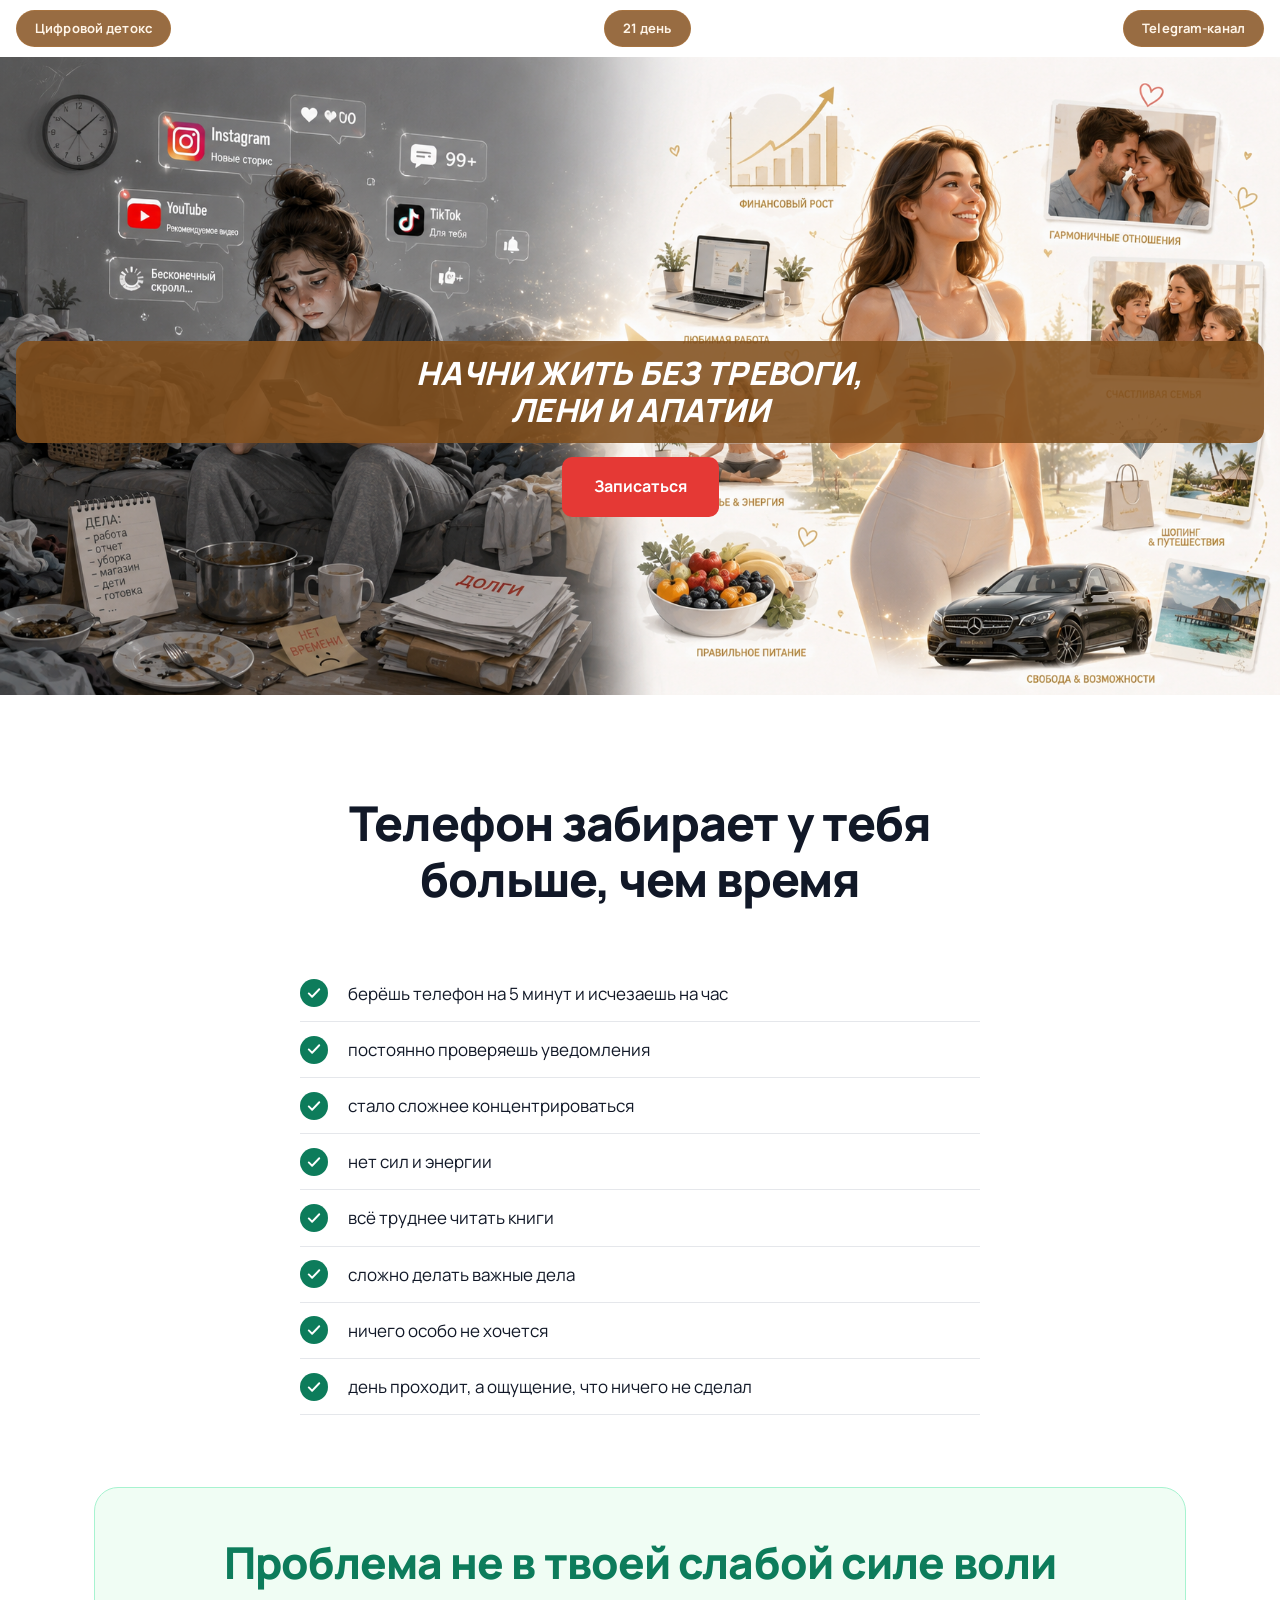
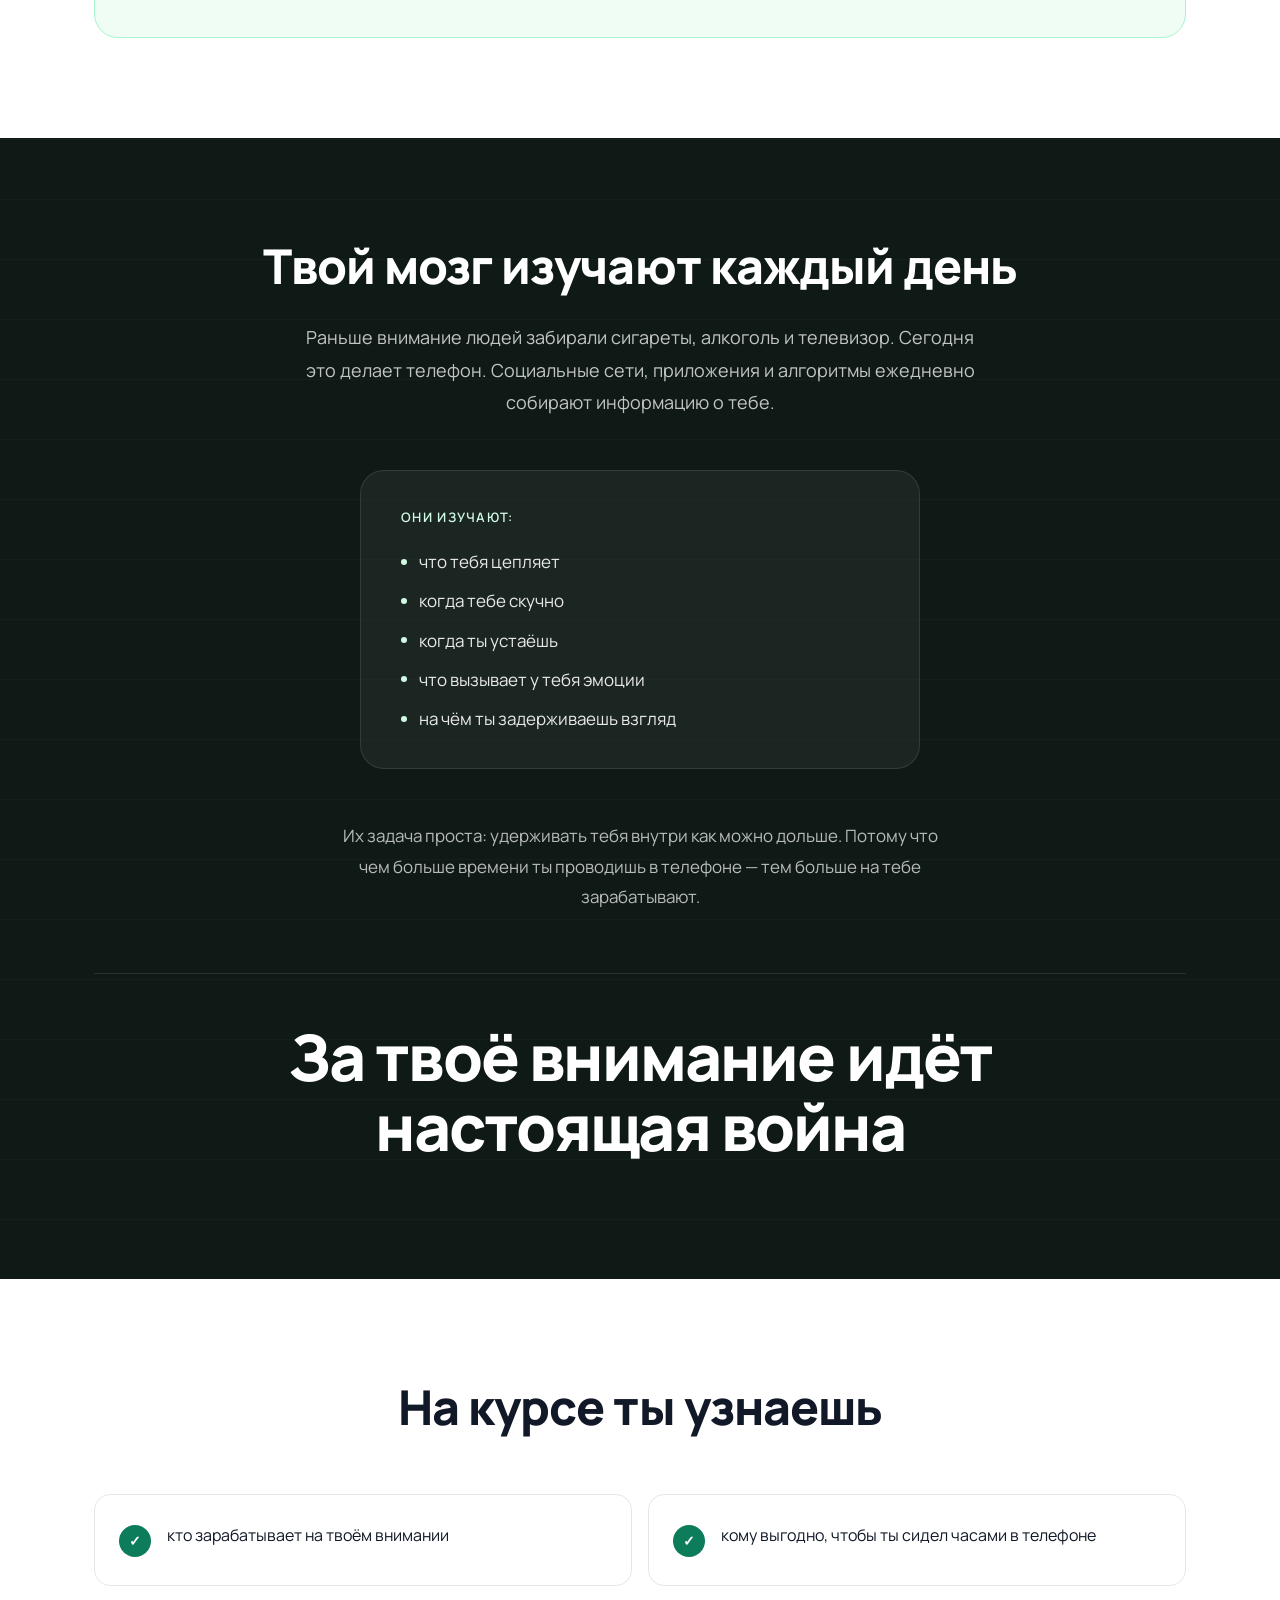
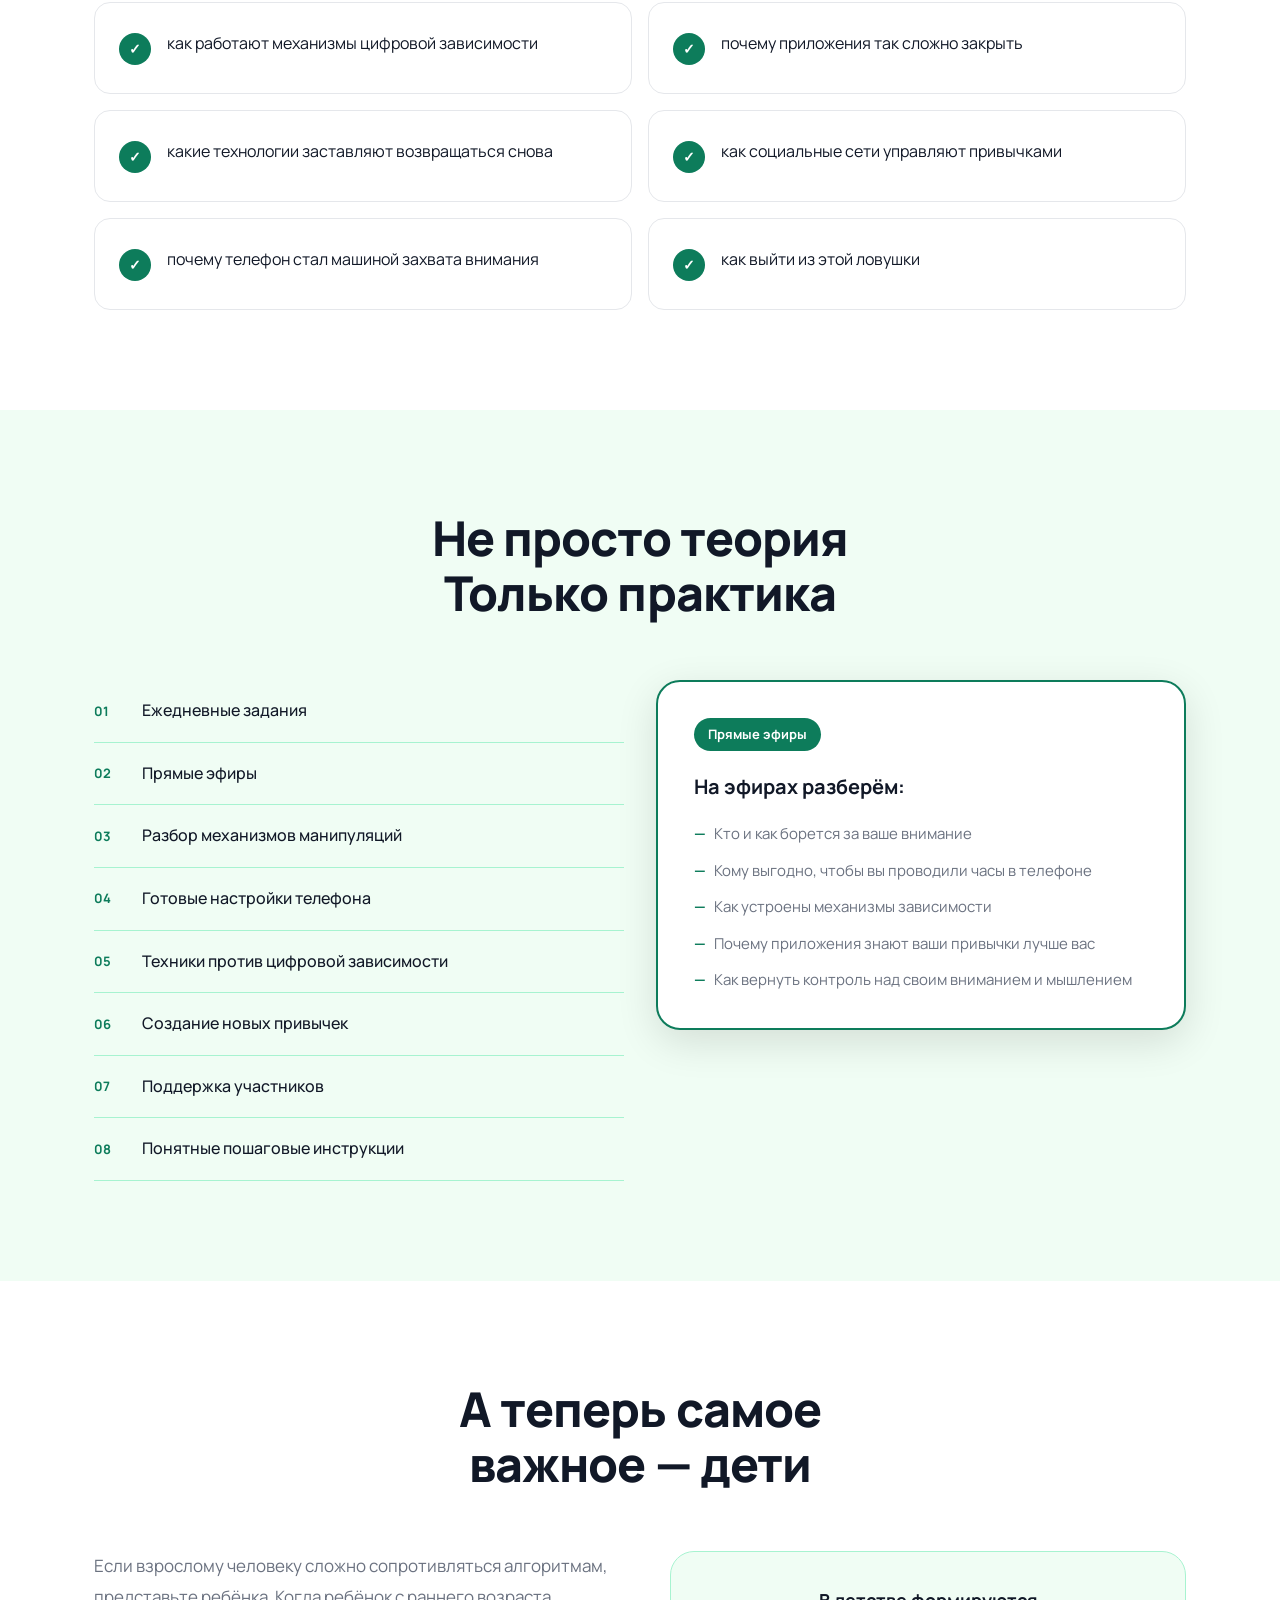
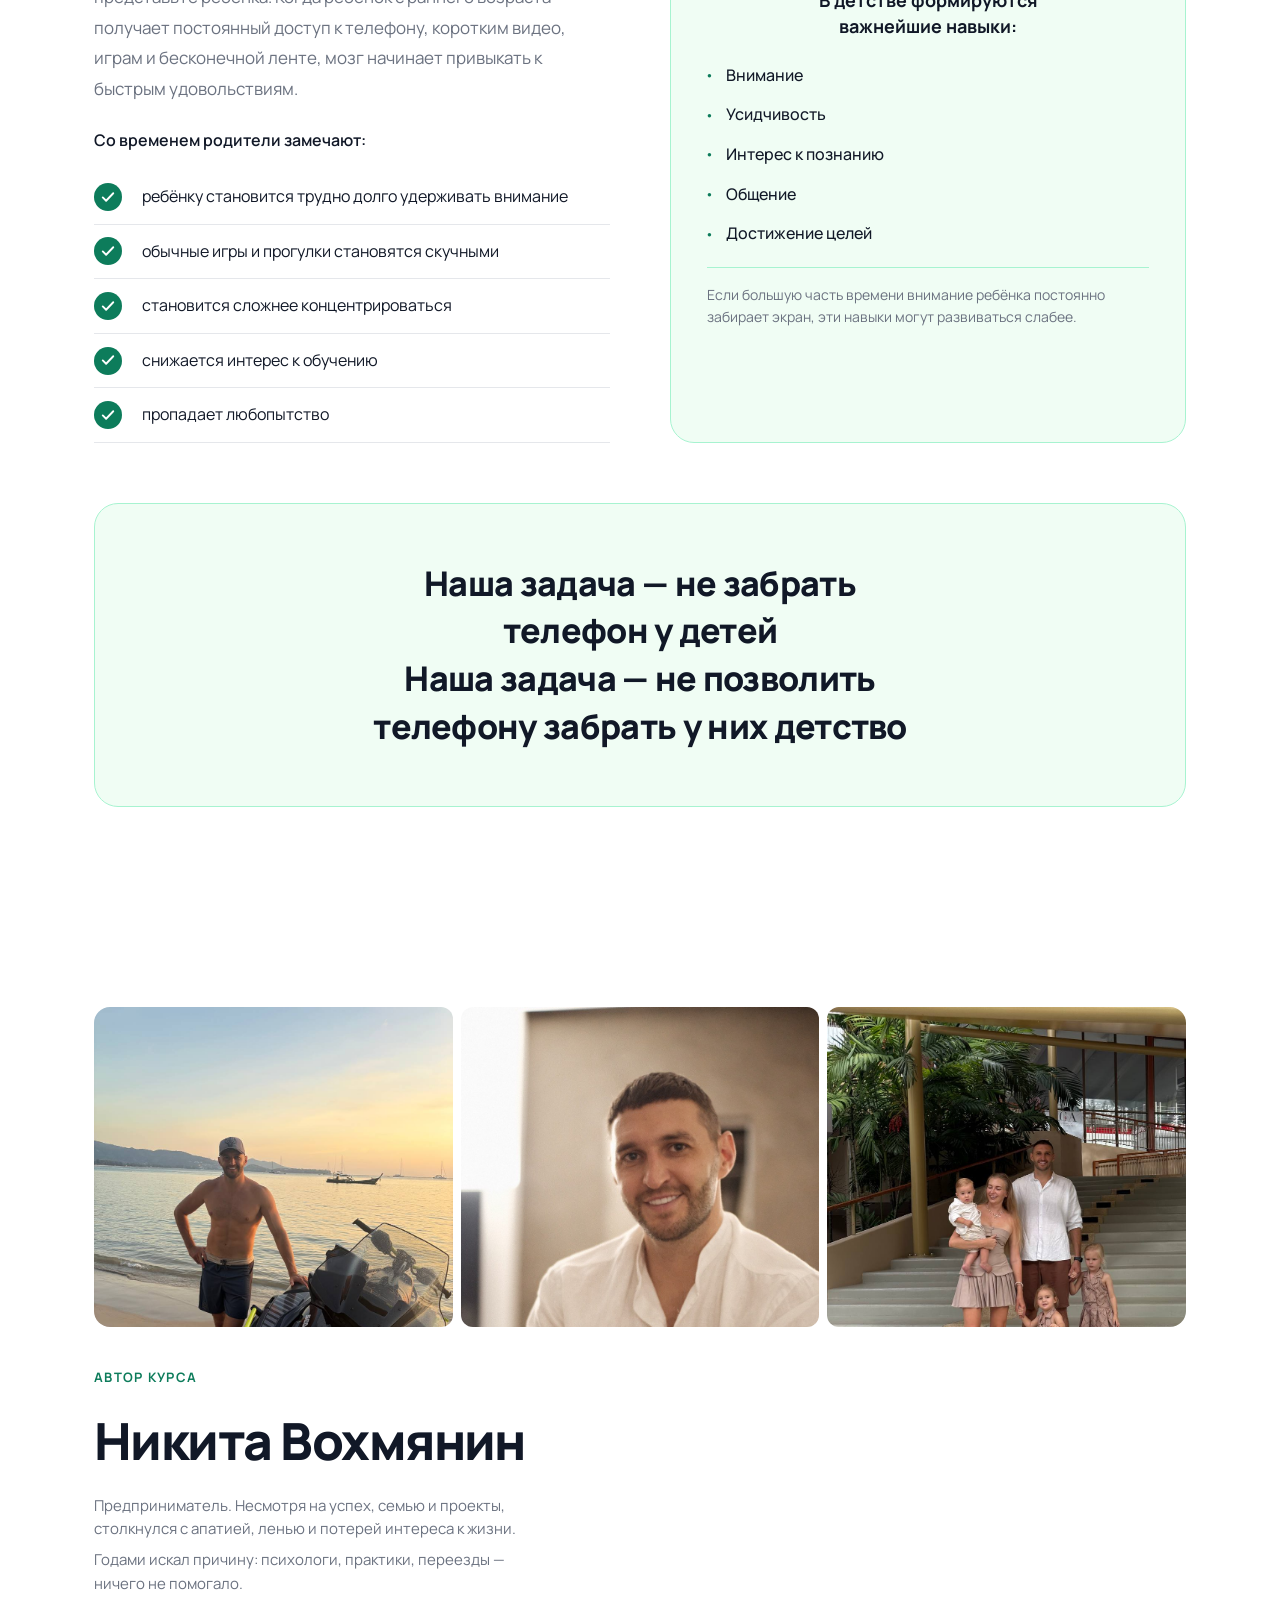
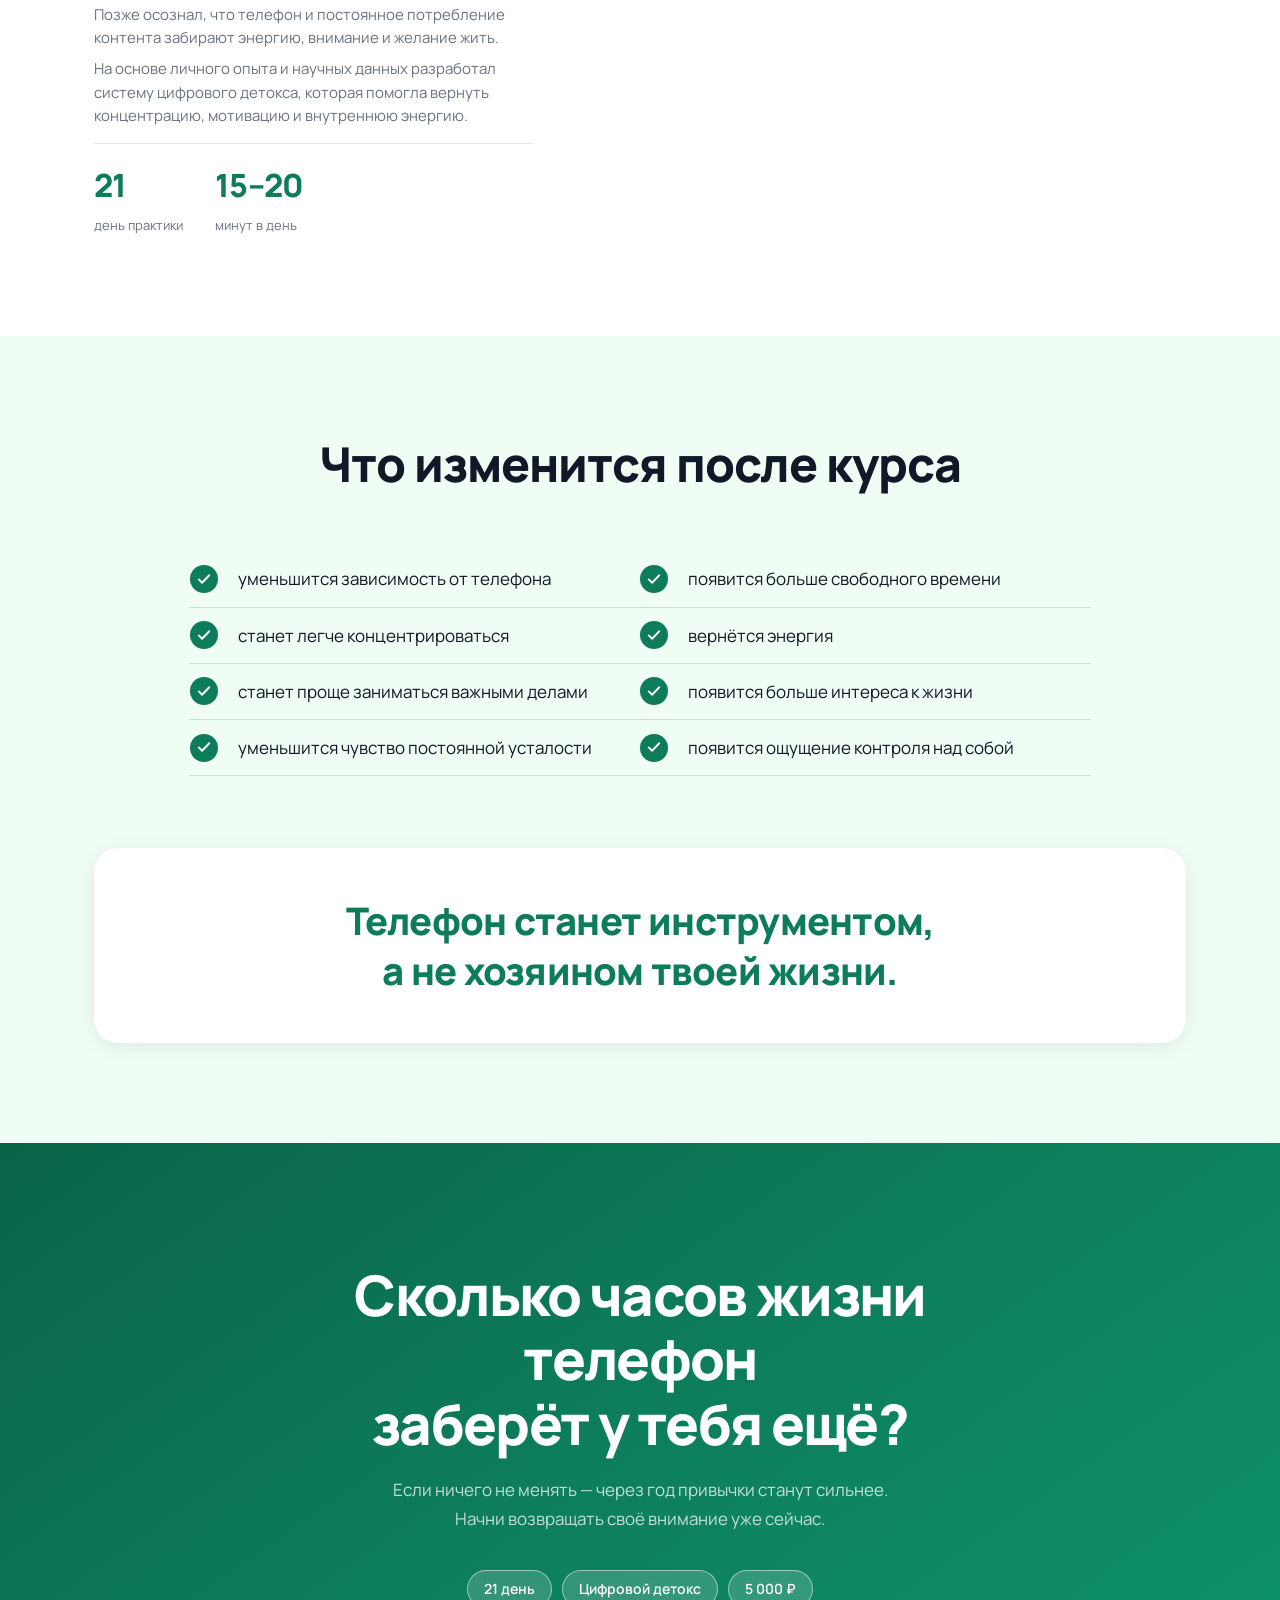
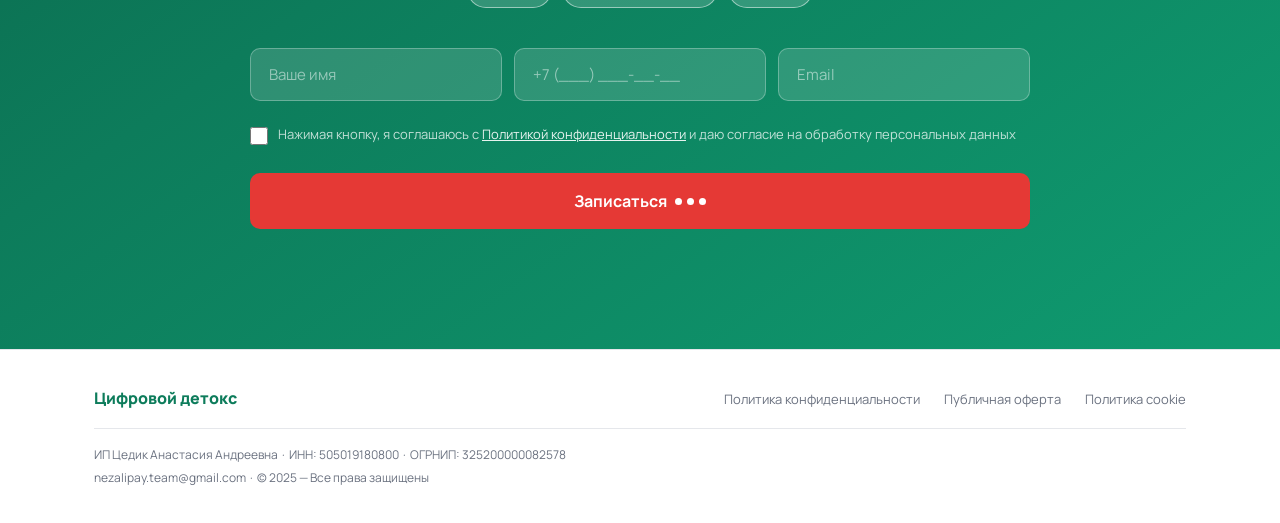
==== index.html @ 86cafdb6 "change CTA buttons to red «Записаться» Co-Authored-By: Claude Sonnet 4.6 <noreply@anthropic.com>" ====
<!DOCTYPE html>
<html lang="ru">
<head>
  <meta charset="UTF-8">
  <meta name="viewport" content="width=device-width, initial-scale=1.0, viewport-fit=cover">
  <title>Цифровой детокс — вернись к себе за 21 день</title>
  <meta name="description" content="Онлайн-курс «Цифровой детокс»: 21 день в закрытом Telegram-канале. Верни энергию, внимание и контроль над своей жизнью. Старт 1 июня. 5000 ₽.">
  <link rel="preconnect" href="https://fonts.googleapis.com">
  <link rel="preconnect" href="https://fonts.gstatic.com" crossorigin>
  <link href="https://fonts.googleapis.com/css2?family=Manrope:wght@400;500;600;700;800&display=swap" rel="stylesheet">
  <link rel="stylesheet" href="style.css?v=6">
  <!-- Yandex.Metrika counter -->
  <script type="text/javascript">
    (function(m,e,t,r,i,k,a){m[i]=m[i]||function(){(m[i].a=m[i].a||[]).push(arguments)};
    m[i].l=1*new Date();
    for(var j=0;j<document.scripts.length;j++){if(document.scripts[j].src===r){return;}}
    k=e.createElement(t),a=e.getElementsByTagName(t)[0],k.async=1,k.src=r,a.parentNode.insertBefore(k,a)})
    (window,document,"script","https://mc.yandex.ru/metrika/tag.js","ym");
    ym(109292733,"init",{clickmap:true,trackLinks:true,accurateTrackBounce:true,webvisor:true});
  </script>
  <noscript><div><img src="https://mc.yandex.ru/watch/109292733" style="position:absolute;left:-9999px;" alt=""/></div></noscript>
  <!-- /Yandex.Metrika counter -->
  <!-- Google tag (gtag.js) -->
  <script async src="https://www.googletagmanager.com/gtag/js?id=G-D9HLMJ9QW0"></script>
  <script>
    window.dataLayer = window.dataLayer || [];
    function gtag(){dataLayer.push(arguments);}
    gtag('js', new Date());
    gtag('config', 'G-D9HLMJ9QW0');
  </script>
</head>
<body>


  <main>

    <!-- ===== БЛОК 1: HERO ===== -->
    <section class="hero" id="hero">
      <div class="hero__photo-badges">
        <span class="hero__photo-badge">Цифровой детокс</span>
        <span class="hero__photo-badge">21 день</span>
        <span class="hero__photo-badge">Telegram-канал</span>
      </div>
      <div class="hero__photo-wrap">
        <picture>
          <source media="(max-width: 768px)" srcset="assets/mobile-hero.png">
          <img src="assets/photo.png" alt="До и после цифрового детокса" class="hero__photo-top">
        </picture>
        <div class="hero__photo-overlay">
          <p class="hero__overlay-text">Начни жить без тревоги,<br>лени и апатии</p>
          <a href="#cta" class="btn btn--red">
            Записаться
          </a>
        </div>
      </div>
    </section>

    <!-- ===== БЛОК 2: УЗНАЁШЬ СЕБЯ? ===== -->
    <section class="section recognize-section" id="recognize">
      <div class="container">
        <div class="section__header animate-in">
          <h2 class="section__title">Телефон забирает у тебя<br>больше, чем время</h2>
        </div>

        <ul class="checklist">
          <li class="checklist__item animate-in">берёшь телефон на 5 минут и исчезаешь на час</li>
          <li class="checklist__item animate-in">постоянно проверяешь уведомления</li>
          <li class="checklist__item animate-in">стало сложнее концентрироваться</li>
          <li class="checklist__item animate-in">нет сил и энергии</li>
          <li class="checklist__item animate-in">всё труднее читать книги</li>
          <li class="checklist__item animate-in">сложно делать важные дела</li>
          <li class="checklist__item animate-in">ничего особо не хочется</li>
          <li class="checklist__item animate-in">день проходит, а ощущение, что ничего не сделал</li>
        </ul>

        <div class="big-quote animate-in">
          <p class="big-quote__text">Проблема не в твоей слабой силе воли</p>
        </div>
      </div>
    </section>

    <!-- ===== БЛОК 3: ВОЙНА ЗА ВНИМАНИЕ (тёмный) ===== -->
    <section class="section section--dark war-section" id="war">
      <div class="container">
        <div class="animate-in">
          <h2 class="section__title">Твой мозг изучают каждый день</h2>
          <p class="war__intro">Раньше внимание людей забирали сигареты, алкоголь и телевизор. Сегодня это делает телефон. Социальные сети, приложения и алгоритмы ежедневно собирают информацию о тебе.</p>
        </div>

        <div class="war__track animate-in">
          <p class="war__track-label">Они изучают:</p>
          <ul class="war__pills">
            <li>что тебя цепляет</li>
            <li>когда тебе скучно</li>
            <li>когда ты устаёшь</li>
            <li>что вызывает у тебя эмоции</li>
            <li>на чём ты задерживаешь взгляд</li>
          </ul>
        </div>

        <div class="animate-in">
          <p class="war__conclusion">Их задача проста: удерживать тебя внутри как можно дольше. Потому что чем больше времени ты проводишь в телефоне — тем больше на тебе зарабатывают.</p>
        </div>

        <div class="war__statement animate-in">
          <p>За твоё внимание идёт<br>настоящая война</p>
        </div>
      </div>
    </section>

    <!-- ===== БЛОК 4: ЧТО УЗНАЕШЬ ===== -->
    <section class="section learn-section" id="learn">
      <div class="container">
        <div class="section__header animate-in">
          <h2 class="section__title">На курсе ты узнаешь</h2>
        </div>

        <div class="cards-grid">
          <div class="card animate-in">
            <span class="card__icon">✓</span>
            <p>кто зарабатывает на твоём внимании</p>
          </div>
          <div class="card animate-in">
            <span class="card__icon">✓</span>
            <p>кому выгодно, чтобы ты сидел часами в телефоне</p>
          </div>
          <div class="card animate-in">
            <span class="card__icon">✓</span>
            <p>как работают механизмы цифровой зависимости</p>
          </div>
          <div class="card animate-in">
            <span class="card__icon">✓</span>
            <p>почему приложения так сложно закрыть</p>
          </div>
          <div class="card animate-in">
            <span class="card__icon">✓</span>
            <p>какие технологии заставляют возвращаться снова</p>
          </div>
          <div class="card animate-in">
            <span class="card__icon">✓</span>
            <p>как социальные сети управляют привычками</p>
          </div>
          <div class="card animate-in">
            <span class="card__icon">✓</span>
            <p>почему телефон стал машиной захвата внимания</p>
          </div>
          <div class="card animate-in">
            <span class="card__icon">✓</span>
            <p>как выйти из этой ловушки</p>
          </div>
        </div>
      </div>
    </section>

    <!-- ===== БЛОК 5: ПРОГРАММА ===== -->
    <section class="section section--tint program-section" id="program">
      <div class="container">
        <div class="section__header animate-in">
          <h2 class="section__title">Не просто теория<br>Только практика</h2>
        </div>

        <div class="program__grid">
          <ul class="program__list animate-in">
            <li class="program__item">
              <span class="program__num">01</span>
              <span>Ежедневные задания</span>
            </li>
            <li class="program__item">
              <span class="program__num">02</span>
              <span>Прямые эфиры</span>
            </li>
            <li class="program__item">
              <span class="program__num">03</span>
              <span>Разбор механизмов манипуляций</span>
            </li>
            <li class="program__item">
              <span class="program__num">04</span>
              <span>Готовые настройки телефона</span>
            </li>
            <li class="program__item">
              <span class="program__num">05</span>
              <span>Техники против цифровой зависимости</span>
            </li>
            <li class="program__item">
              <span class="program__num">06</span>
              <span>Создание новых привычек</span>
            </li>
            <li class="program__item">
              <span class="program__num">07</span>
              <span>Поддержка участников</span>
            </li>
            <li class="program__item">
              <span class="program__num">08</span>
              <span>Понятные пошаговые инструкции</span>
            </li>
          </ul>

          <div class="live-card animate-in">
            <div class="live-card__tag">Прямые эфиры</div>
            <h3 class="live-card__title">На эфирах разберём:</h3>
            <ul class="live-card__list">
              <li>Кто и как борется за ваше внимание</li>
              <li>Кому выгодно, чтобы вы проводили часы в телефоне</li>
              <li>Как устроены механизмы зависимости</li>
              <li>Почему приложения знают ваши привычки лучше вас</li>
              <li>Как вернуть контроль над своим вниманием и мышлением</li>
            </ul>
          </div>
        </div>
      </div>
    </section>

    <!-- ===== БЛОК 6: ДЕТИ ===== -->
    <section class="section children-section" id="children">
      <div class="container">
        <div class="section__header animate-in">
          <h2 class="section__title">А теперь самое<br>важное — дети</h2>
        </div>

        <div class="children__grid">
          <div class="animate-in">
            <p class="children__intro">Если взрослому человеку сложно сопротивляться алгоритмам, представьте ребёнка. Когда ребёнок с раннего возраста получает постоянный доступ к телефону, коротким видео, играм и бесконечной ленте, мозг начинает привыкать к быстрым удовольствиям.</p>
            <p class="children__sub">Со временем родители замечают:</p>
            <ul class="checklist checklist--compact">
              <li class="checklist__item">ребёнку становится трудно долго удерживать внимание</li>
              <li class="checklist__item">обычные игры и прогулки становятся скучными</li>
              <li class="checklist__item">становится сложнее концентрироваться</li>
              <li class="checklist__item">снижается интерес к обучению</li>
              <li class="checklist__item">пропадает любопытство</li>
            </ul>
          </div>

          <div class="skills-block animate-in">
            <h3 class="skills-block__title">В детстве формируются<br>важнейшие навыки:</h3>
            <div class="skills-grid">
              <div class="skill-item">
                <span class="skill-item__icon">&#9679;</span>
                <span>Внимание</span>
              </div>
              <div class="skill-item">
                <span class="skill-item__icon">&#9679;</span>
                <span>Усидчивость</span>
              </div>
              <div class="skill-item">
                <span class="skill-item__icon">&#9679;</span>
                <span>Интерес к познанию</span>
              </div>
              <div class="skill-item">
                <span class="skill-item__icon">&#9679;</span>
                <span>Общение</span>
              </div>
              <div class="skill-item">
                <span class="skill-item__icon">&#9679;</span>
                <span>Достижение целей</span>
              </div>
            </div>
            <p class="skills-block__note">Если большую часть времени внимание ребёнка постоянно забирает экран, эти навыки могут развиваться слабее.</p>
          </div>
        </div>

        <div class="children__quote animate-in">
          <p>Наша задача — не забрать<br>телефон у детей<br>Наша задача — не позволить<br>телефону забрать у них детство</p>
        </div>
      </div>
    </section>

    <!-- ===== БЛОК 7: АВТОР ===== -->
    <section class="section author-section" id="author">
      <div class="container">
        <div class="author__gallery animate-in">
          <div class="gallery-item" data-index="0">
            <img src="assets/nik1.jpg" alt="Никита Вохмянин">
          </div>
          <div class="gallery-item" data-index="1">
            <img src="assets/nik2.jpg" alt="Никита Вохмянин">
          </div>
          <div class="gallery-item" data-index="2">
            <img src="assets/nik3.jpg" alt="Никита Вохмянин">
          </div>
        </div>
        <div class="author__grid">
          <div class="author__content animate-in">
            <p class="author__label">Автор курса</p>
            <h2 class="author__name">Никита Вохмянин</h2>
            <p class="author__bio">Предприниматель. Несмотря на успех, семью и проекты, столкнулся с апатией, ленью и потерей интереса к жизни.</p>
            <p class="author__bio">Годами искал причину: психологи, практики, переезды — ничего не помогало.</p>
            <p class="author__bio">Позже осознал, что телефон и постоянное потребление контента забирают энергию, внимание и желание жить.</p>
            <p class="author__bio">На основе личного опыта и научных данных разработал систему цифрового детокса, которая помогла вернуть концентрацию, мотивацию и внутреннюю энергию.</p>
            <div class="author__stats">
              <div class="author__stat">
                <span class="author__stat-num">21</span>
                <span class="author__stat-label">день практики</span>
              </div>
              <div class="author__stat">
                <span class="author__stat-num">15–20</span>
                <span class="author__stat-label">минут в день</span>
              </div>
            </div>
          </div>
        </div>
      </div>
    </section>

    <!-- Лайтбокс -->
    <div class="lightbox" id="lightbox">
      <button class="lightbox__close" id="lb-close">✕</button>
      <button class="lightbox__prev" id="lb-prev">‹</button>
      <img class="lightbox__img" id="lb-img" src="" alt="">
      <button class="lightbox__next" id="lb-next">›</button>
    </div>

    <!-- ===== БЛОК 8: РЕЗУЛЬТАТ ===== -->
    <section class="section section--tint results-section" id="results">
      <div class="container">
        <div class="section__header animate-in">
          <h2 class="section__title">Что изменится после курса</h2>
        </div>

        <ul class="checklist checklist--two-col animate-in">
          <li class="checklist__item">уменьшится зависимость от телефона</li>
          <li class="checklist__item">появится больше свободного времени</li>
          <li class="checklist__item">станет легче концентрироваться</li>
          <li class="checklist__item">вернётся энергия</li>
          <li class="checklist__item">станет проще заниматься важными делами</li>
          <li class="checklist__item">появится больше интереса к жизни</li>
          <li class="checklist__item">уменьшится чувство постоянной усталости</li>
          <li class="checklist__item">появится ощущение контроля над собой</li>
        </ul>

        <div class="results__quote animate-in">
          <p>Телефон станет инструментом,<br>а не хозяином твоей жизни.</p>
        </div>
      </div>
    </section>

    <!-- ===== БЛОК 9: ФИНАЛЬНЫЙ CTA ===== -->
    <section class="section cta-section" id="cta">
      <div class="container">
        <div class="cta__inner animate-in">
          <h2 class="cta__title">Сколько часов жизни телефон<br>заберёт у тебя ещё?</h2>
          <p class="cta__text">Если ничего не менять — через год привычки станут сильнее.<br>Начни возвращать своё внимание уже сейчас.</p>

          <div class="badges badges--outline">
            <span class="badge badge--outline">21 день</span>
            <span class="badge badge--outline">Цифровой детокс</span>
            <span class="badge badge--outline">5 000 ₽</span>
          </div>

          <form id="lead-form-cta" class="lead-form lead-form--dark" novalidate>
            <div class="form-row">
              <div class="form-group">
                <input type="text" name="name" placeholder="Ваше имя" autocomplete="name" required>
              </div>
              <div class="form-group">
                <input type="tel" name="phone" placeholder="+7 (___) ___-__-__" autocomplete="tel" required>
              </div>
              <div class="form-group">
                <input type="email" name="email" placeholder="Email" autocomplete="email" required>
              </div>
            </div>
            <label class="form-consent">
              <input type="checkbox" name="consent" required>
              <span>Нажимая кнопку, я соглашаюсь с <a href="privacy.html" target="_blank">Политикой конфиденциальности</a> и даю согласие на обработку персональных данных</span>
            </label>
            <div class="form-error" id="form-cta-error" hidden></div>
            <button type="submit" class="btn btn--red btn--full">
              <span class="btn__text">Записаться</span>
              <span class="btn__loader" hidden>
                <span class="loader-dot"></span>
                <span class="loader-dot"></span>
                <span class="loader-dot"></span>
              </span>
            </button>
          </form>
          <div id="yookassa-widget" hidden></div>
        </div>
      </div>
    </section>

  </main>

  <footer class="site-footer">
    <div class="container">
      <div class="footer__inner">
        <p class="footer__logo">Цифровой детокс</p>
        <nav class="footer__links">
          <a href="privacy.html">Политика конфиденциальности</a>
          <a href="offer.html">Публичная оферта</a>
          <a href="cookie.html">Политика cookie</a>
        </nav>
      </div>
      <div class="footer__legal">
        <p>ИП Цедик Анастасия Андреевна &nbsp;·&nbsp; ИНН: 505019180800 &nbsp;·&nbsp; ОГРНИП: 325200000082578</p>
        <p><a href="mailto:nezalipay.team@gmail.com">nezalipay.team@gmail.com</a> &nbsp;·&nbsp; © 2025 — Все права защищены</p>
      </div>
    </div>
  </footer>

  <script src="https://yookassa.ru/checkout-widget/v1/checkout-widget.js"></script>
  <script src="main.js"></script>
</body>
</html>
---- style.css ----
/* ============================================
   ЦИФРОВОЙ ДЕТОКС — Стили лендинга
   ============================================ */

:root {
  --green:        #0D7C5B;
  --green-dark:   #0A6349;
  --green-black:  #0F1A17;
  --green-light:  #D1FAE5;
  --green-tint:   #F0FDF4;
  --green-mid:    #A7F3D0;
  --white:        #FFFFFF;
  --black:        #111827;
  --gray:         #6B7280;
  --gray-light:   #F3F4F6;
  --border:       #E5E7EB;

  --radius-btn:   10px;
  --radius-card:  16px;
  --radius-xl:    24px;
  --radius-full:  999px;

  --shadow-sm:    0 2px 8px rgba(0,0,0,0.06);
  --shadow:       0 4px 20px rgba(0,0,0,0.08);
  --shadow-lg:    0 12px 40px rgba(0,0,0,0.12);
  --shadow-green: 0 8px 30px rgba(13,124,91,0.25);

  --font: 'Manrope', -apple-system, BlinkMacSystemFont, sans-serif;
  --max-w: 1140px;
  --trans: 0.25s ease;
}

/* ===== RESET ===== */
*, *::before, *::after { box-sizing: border-box; margin: 0; padding: 0; }
html { scroll-behavior: smooth; -webkit-font-smoothing: antialiased; }
body { font-family: var(--font); color: var(--black); background: var(--white); line-height: 1.6; }
img { display: block; max-width: 100%; }
a { color: inherit; text-decoration: none; }
ul { list-style: none; }
button { cursor: pointer; font-family: inherit; border: none; background: none; }
input { font-family: inherit; }

/* ===== CONTAINER ===== */
.container {
  max-width: var(--max-w);
  margin: 0 auto;
  padding: 0 24px;
}

/* ===== SECTIONS ===== */
.section {
  padding: 100px 0;
}
.section--tint {
  background: var(--green-tint);
}
.section--dark {
  background: var(--green-black);
  color: var(--white);
}
.section__header {
  text-align: center;
  margin-bottom: 60px;
}
.section__title {
  font-size: clamp(28px, 4vw, 48px);
  font-weight: 800;
  line-height: 1.15;
  letter-spacing: -0.02em;
  text-align: center;
}
.section--dark .section__title { color: var(--white); }


/* ===== HERO ===== */
.hero {
  display: flex;
  flex-direction: column;
  background: none;
  min-height: unset;
  padding: 0;
  position: relative;
  overflow: hidden;
}
.hero::before { display: none; }
.hero__photo-wrap {
  position: relative;
}
.hero__photo-top {
  width: 100%;
  height: auto;
  display: block;
}
.hero__photo-overlay {
  position: absolute;
  left: 16px;
  right: 16px;
  bottom: 28%;
  display: flex;
  flex-direction: column;
  align-items: center;
  gap: 14px;
}
.hero__overlay-text {
  background: rgba(130, 80, 30, 0.88);
  color: #FFFFFF;
  font-size: clamp(22px, 5.5vw, 32px);
  font-weight: 900;
  font-style: italic;
  text-transform: uppercase;
  text-align: center;
  padding: 14px 20px;
  border-radius: 14px;
  line-height: 1.15;
  letter-spacing: 0.01em;
  width: 100%;
}
.hero__overlay-btn {
  display: inline-flex;
  align-items: center;
  gap: 10px;
  background: var(--green);
  color: #FFFFFF;
  font-size: 18px;
  font-weight: 800;
  font-family: var(--font);
  padding: 14px 36px;
  border-radius: var(--radius-btn);
  text-decoration: none;
  letter-spacing: 0.02em;
  box-shadow: 0 6px 24px rgba(13,124,91,0.45);
  transition: background 0.2s, transform 0.2s;
}
.hero__overlay-btn:hover {
  background: var(--green-dark);
  transform: translateY(-2px);
}
.hero__photo-badges {
  display: flex;
  justify-content: space-between;
  padding: 10px 16px;
  background: #FFFFFF;
}
.hero__photo-badge {
  background: rgba(138, 88, 40, 0.88);
  color: #fff5e8;
  border: 1px solid rgba(180, 120, 60, 0.5);
  border-radius: 20px;
  padding: 7px 18px;
  font-size: 13px;
  font-weight: 700;
  font-family: var(--font);
  letter-spacing: 0.01em;
  backdrop-filter: blur(6px);
  -webkit-backdrop-filter: blur(6px);
  white-space: nowrap;
}

/* ===== BADGES ===== */
.badges {
  display: flex;
  flex-wrap: wrap;
  gap: 10px;
  margin-bottom: 32px;
}
.badge {
  display: inline-flex;
  align-items: center;
  padding: 7px 16px;
  background: var(--green-tint);
  color: var(--green-dark);
  border: 1px solid var(--green-mid);
  border-radius: var(--radius-full);
  font-size: 14px;
  font-weight: 600;
}
.badges--outline .badge--outline {
  background: rgba(255,255,255,0.16);
  color: #FFFFFF;
  border: 1px solid rgba(255,255,255,0.5);
}

/* ===== FORMS ===== */
.lead-form {
  display: flex;
  flex-direction: column;
  gap: 12px;
  max-width: 440px;
}
.form-group { width: 100%; }
.form-group input {
  width: 100%;
  padding: 15px 18px;
  background: var(--gray-light);
  border: 1.5px solid transparent;
  border-radius: var(--radius-btn);
  font-size: 15px;
  color: var(--black);
  transition: border-color var(--trans), background var(--trans);
  outline: none;
}
.form-group input::placeholder { color: var(--gray); }
.form-group input:focus {
  background: var(--white);
  border-color: var(--green);
}
.form-group input.input-error {
  border-color: #EF4444;
  background: #FEF2F2;
}

/* Dark form variant */
.lead-form--dark .form-group input {
  background: rgba(255,255,255,0.14);
  border-color: rgba(255,255,255,0.28);
  color: rgba(255,255,255,0.85);
}
.lead-form--dark .form-group input::placeholder { color: rgba(255,255,255,0.5); }
.lead-form--dark .form-group input:focus {
  background: rgba(255,255,255,0.20);
  border-color: rgba(255,255,255,0.6);
  color: #FFFFFF;
}

.form-row {
  display: grid;
  grid-template-columns: repeat(3, 1fr);
  gap: 12px;
}
.form-error {
  padding: 10px 14px;
  background: #FEF2F2;
  color: #B91C1C;
  border-radius: var(--radius-btn);
  font-size: 13px;
}
.lead-form--dark .form-error {
  background: rgba(239,68,68,0.15);
  color: #FCA5A5;
}

/* ===== BUTTONS ===== */
.btn {
  display: inline-flex;
  align-items: center;
  justify-content: center;
  gap: 8px;
  padding: 17px 32px;
  border-radius: var(--radius-btn);
  font-size: 16px;
  font-weight: 700;
  transition: background var(--trans), transform var(--trans), box-shadow var(--trans);
  user-select: none;
}
.btn--full { width: 100%; }
.btn--primary {
  background: var(--green);
  color: var(--white);
}
.btn--primary:hover {
  background: var(--green-dark);
  box-shadow: var(--shadow-green);
  transform: translateY(-2px);
}
.btn--primary:active { transform: translateY(0); }
.btn--white {
  background: var(--white);
  color: var(--green);
}
.btn--white:hover {
  background: var(--green-light);
  transform: translateY(-2px);
}
.btn--red {
  background: #E53935;
  color: #fff;
}
.btn--red:hover {
  background: #C62828;
  transform: translateY(-2px);
}
.btn[disabled] {
  opacity: 0.7;
  cursor: not-allowed;
  transform: none !important;
}

/* Loader dots */
.btn__loader { display: flex; gap: 5px; align-items: center; }
.loader-dot {
  width: 7px;
  height: 7px;
  border-radius: 50%;
  background: currentColor;
  animation: dotPulse 1.2s ease-in-out infinite;
}
.loader-dot:nth-child(2) { animation-delay: 0.2s; }
.loader-dot:nth-child(3) { animation-delay: 0.4s; }
@keyframes dotPulse {
  0%, 80%, 100% { opacity: 0.3; transform: scale(0.8); }
  40% { opacity: 1; transform: scale(1); }
}

/* ===== CHECKLIST ===== */
.checklist {
  max-width: 680px;
  margin: 0 auto;
}
.checklist--compact {
  margin: 16px 0 0;
}
.checklist--two-col {
  max-width: 900px;
  display: grid;
  grid-template-columns: 1fr 1fr;
  gap: 0;
}
.checklist__item {
  position: relative;
  padding: 14px 0 14px 48px;
  font-size: 17px;
  border-bottom: 1px solid var(--border);
  color: var(--black);
  opacity: 0;
  transform: translateX(-16px);
  transition: opacity 0.5s ease, transform 0.5s ease;
}
.checklist--compact .checklist__item { font-size: 16px; }
.checklist__item.visible {
  opacity: 1;
  transform: translateX(0);
}
.checklist__item::before {
  content: '';
  position: absolute;
  left: 0;
  top: 50%;
  transform: translateY(-50%);
  width: 28px;
  height: 28px;
  border-radius: 50%;
  background: var(--green);
  background-image: url("data:image/svg+xml,%3Csvg viewBox='0 0 24 24' fill='none' xmlns='http://www.w3.org/2000/svg'%3E%3Cpath d='M5 12.5l4.5 4.5L19 7' stroke='white' stroke-width='2.5' stroke-linecap='round' stroke-linejoin='round'/%3E%3C/svg%3E");
  background-size: 65%;
  background-repeat: no-repeat;
  background-position: center;
  flex-shrink: 0;
}
.section--tint .checklist__item { border-color: var(--green-mid); }

/* ===== BIG QUOTES ===== */
.big-quote {
  text-align: center;
  margin-top: 72px;
  padding: 48px 24px;
  border-radius: var(--radius-xl);
  background: var(--green-tint);
  border: 1px solid var(--green-mid);
}
.big-quote__text {
  font-size: clamp(26px, 3.5vw, 44px);
  font-weight: 800;
  color: var(--green);
  line-height: 1.2;
  letter-spacing: -0.02em;
}

/* ===== WAR SECTION ===== */
.war-section {
  position: relative;
  overflow: hidden;
}
.war-section::before {
  content: '';
  position: absolute;
  inset: 0;
  background: repeating-linear-gradient(
    0deg,
    transparent,
    transparent 59px,
    rgba(255,255,255,0.02) 59px,
    rgba(255,255,255,0.02) 60px
  );
  pointer-events: none;
}
.war__intro {
  font-size: 18px;
  color: rgba(255,255,255,0.75);
  line-height: 1.8;
  max-width: 680px;
  margin: 28px auto 52px;
  text-align: center;
}
.war__track {
  max-width: 560px;
  margin: 0 auto 52px;
  background: rgba(255,255,255,0.05);
  border: 1px solid rgba(255,255,255,0.1);
  border-radius: var(--radius-xl);
  padding: 36px 40px;
}
.war__track-label {
  font-size: 13px;
  font-weight: 600;
  text-transform: uppercase;
  letter-spacing: 0.1em;
  color: var(--green-light);
  margin-bottom: 20px;
}
.war__pills {
  display: flex;
  flex-direction: column;
  gap: 12px;
}
.war__pills li {
  display: flex;
  align-items: center;
  gap: 12px;
  font-size: 17px;
  color: rgba(255,255,255,0.9);
}
.war__pills li::before {
  content: '';
  width: 6px;
  height: 6px;
  border-radius: 50%;
  background: var(--green-light);
  flex-shrink: 0;
}
.war__conclusion {
  font-size: 17px;
  color: rgba(255,255,255,0.7);
  line-height: 1.8;
  max-width: 600px;
  margin: 0 auto 60px;
  text-align: center;
}
.war__statement {
  text-align: center;
  padding: 48px 0 16px;
  border-top: 1px solid rgba(255,255,255,0.1);
}
.war__statement p {
  font-size: clamp(32px, 5vw, 64px);
  font-weight: 800;
  line-height: 1.1;
  color: var(--white);
  letter-spacing: -0.03em;
}

/* ===== CARDS GRID ===== */
.cards-grid {
  display: grid;
  grid-template-columns: repeat(2, 1fr);
  gap: 16px;
}
.card {
  background: var(--white);
  border: 1.5px solid var(--border);
  border-radius: var(--radius-card);
  padding: 28px 24px;
  display: flex;
  gap: 16px;
  align-items: flex-start;
  transition: transform var(--trans), box-shadow var(--trans), border-color var(--trans);
}
.card:hover {
  transform: translateY(-4px);
  box-shadow: var(--shadow-lg);
  border-color: var(--green);
}
.card__icon {
  width: 32px;
  height: 32px;
  border-radius: 50%;
  background: var(--green);
  color: var(--white);
  display: flex;
  align-items: center;
  justify-content: center;
  font-weight: 800;
  font-size: 14px;
  flex-shrink: 0;
  margin-top: 2px;
}
.card p {
  font-size: 16px;
  line-height: 1.5;
  color: var(--black);
}

/* ===== PROGRAM SECTION ===== */
.program__grid {
  display: grid;
  grid-template-columns: 1fr 1fr;
  gap: 32px;
  align-items: start;
}
.program__list {
  display: flex;
  flex-direction: column;
  gap: 0;
}
.program__item {
  display: flex;
  align-items: center;
  gap: 20px;
  padding: 18px 0;
  border-bottom: 1px solid var(--green-mid);
  font-size: 16px;
  font-weight: 500;
}
.program__num {
  font-size: 13px;
  font-weight: 700;
  color: var(--green);
  min-width: 28px;
}

/* Live Card */
.live-card {
  background: var(--white);
  border-radius: var(--radius-xl);
  padding: 36px;
  box-shadow: var(--shadow-lg);
  border: 2px solid var(--green);
  position: sticky;
  top: 100px;
}
.live-card__tag {
  display: inline-flex;
  padding: 6px 14px;
  background: var(--green);
  color: var(--white);
  border-radius: var(--radius-full);
  font-size: 13px;
  font-weight: 700;
  margin-bottom: 20px;
}
.live-card__title {
  font-size: 20px;
  font-weight: 700;
  margin-bottom: 20px;
  color: var(--black);
}
.live-card__list {
  display: flex;
  flex-direction: column;
  gap: 14px;
}
.live-card__list li {
  font-size: 15px;
  color: var(--gray);
  padding-left: 20px;
  position: relative;
  line-height: 1.5;
}
.live-card__list li::before {
  content: '—';
  position: absolute;
  left: 0;
  color: var(--green);
  font-weight: 700;
}

/* ===== CHILDREN SECTION ===== */
.children__grid {
  display: grid;
  grid-template-columns: 1fr 1fr;
  gap: 60px;
  margin-bottom: 60px;
}
.children__intro {
  font-size: 17px;
  line-height: 1.8;
  color: var(--gray);
  margin-bottom: 24px;
}
.children__sub {
  font-size: 16px;
  font-weight: 600;
  color: var(--black);
  margin-bottom: 8px;
}
.skills-block {
  background: var(--green-tint);
  border-radius: var(--radius-xl);
  padding: 36px;
  border: 1px solid var(--green-mid);
}
.skills-block__title {
  font-size: 18px;
  font-weight: 700;
  margin-bottom: 24px;
  line-height: 1.4;
  text-align: center;
}
.skills-grid {
  display: flex;
  flex-direction: column;
  gap: 14px;
  margin-bottom: 20px;
}
.skill-item {
  display: flex;
  align-items: center;
  gap: 14px;
  font-size: 16px;
  font-weight: 500;
}
.skill-item__icon {
  color: var(--green);
  font-size: 8px;
}
.skills-block__note {
  font-size: 14px;
  color: var(--gray);
  line-height: 1.6;
  border-top: 1px solid var(--green-mid);
  padding-top: 16px;
}
.children__quote {
  text-align: center;
  padding: 56px 40px;
  background: var(--green-tint);
  border-radius: var(--radius-xl);
  border: 1px solid var(--green-mid);
}
.children__quote p {
  font-size: clamp(20px, 2.8vw, 34px);
  font-weight: 800;
  line-height: 1.4;
  color: var(--black);
  letter-spacing: -0.02em;
}

/* ===== AUTHOR SECTION ===== */
.author__grid {
  display: grid;
  grid-template-columns: 1fr 1.3fr;
  gap: 80px;
  align-items: center;
}

/* ===== GALLERY ===== */
.author__gallery {
  display: flex;
  gap: 8px;
  margin-bottom: 40px;
  border-radius: 16px;
  overflow: hidden;
}
.gallery-item {
  flex: 1;
  overflow: hidden;
  border-radius: 12px;
  cursor: pointer;
  transition: flex 0.45s cubic-bezier(0.4,0,0.2,1);
  position: relative;
}
.gallery-item.active { flex: 2.6; }
.gallery-item img {
  width: 100%;
  height: 320px;
  object-fit: cover;
  object-position: top center;
  display: block;
  transition: transform 0.35s ease;
}
.gallery-item:hover img { transform: scale(1.04); }

/* ===== LIGHTBOX ===== */
.lightbox {
  display: none;
  position: fixed;
  inset: 0;
  background: rgba(0,0,0,0.93);
  z-index: 2000;
  align-items: center;
  justify-content: center;
}
.lightbox.open { display: flex; }
.lightbox__img {
  max-height: 88vh;
  max-width: 88vw;
  border-radius: 12px;
  object-fit: contain;
  animation: lbIn 0.3s cubic-bezier(0.16,1,0.3,1) both;
}
@keyframes lbIn {
  from { opacity: 0; transform: scale(0.88); }
  to   { opacity: 1; transform: scale(1); }
}
.lightbox__prev,
.lightbox__next {
  position: absolute;
  top: 50%;
  transform: translateY(-50%);
  background: rgba(255,255,255,0.18);
  border: none;
  color: #fff;
  font-size: 28px;
  width: 52px;
  height: 52px;
  border-radius: 50%;
  cursor: pointer;
  display: flex;
  align-items: center;
  justify-content: center;
  transition: background 0.2s;
}
.lightbox__prev:hover,
.lightbox__next:hover { background: rgba(255,255,255,0.32); }
.lightbox__prev { left: 16px; }
.lightbox__next { right: 16px; }
.lightbox__close {
  position: absolute;
  top: 16px;
  right: 16px;
  background: rgba(255,255,255,0.18);
  border: none;
  color: #fff;
  font-size: 16px;
  width: 40px;
  height: 40px;
  border-radius: 50%;
  cursor: pointer;
  display: flex;
  align-items: center;
  justify-content: center;
  transition: background 0.2s;
}
.lightbox__close:hover { background: rgba(255,255,255,0.32); }

.author__label {
  font-size: 13px;
  font-weight: 700;
  text-transform: uppercase;
  letter-spacing: 0.1em;
  color: var(--green);
  margin-bottom: 12px;
}
.author__name {
  font-size: clamp(28px, 4vw, 52px);
  font-weight: 800;
  letter-spacing: -0.03em;
  margin-bottom: 12px;
  color: var(--black);
}
.author__bio {
  font-size: 15px;
  color: var(--gray);
  line-height: 1.55;
  margin-bottom: 8px;
}
.author__stats {
  display: flex;
  gap: 32px;
  margin-top: 16px;
  padding-top: 16px;
  border-top: 1px solid var(--border);
}
.author__stat {
  display: flex;
  flex-direction: column;
  gap: 4px;
}
.author__stat-num {
  font-size: 32px;
  font-weight: 800;
  color: var(--green);
  letter-spacing: -0.02em;
}
.author__stat-label {
  font-size: 13px;
  color: var(--gray);
}

/* ===== RESULTS SECTION ===== */
.results__quote {
  text-align: center;
  margin-top: 72px;
  padding: 48px 24px;
  background: var(--white);
  border-radius: var(--radius-xl);
  box-shadow: var(--shadow);
}
.results__quote p {
  font-size: clamp(22px, 3vw, 38px);
  font-weight: 800;
  color: var(--green);
  letter-spacing: -0.02em;
  line-height: 1.3;
}

/* ===== CTA SECTION ===== */
.cta-section {
  background: linear-gradient(145deg, #0A6349 0%, #0D7C5B 40%, #0F9B70 100%);
  padding: 120px 0;
}
.cta__inner {
  max-width: 780px;
  margin: 0 auto;
  text-align: center;
}
.cta__title {
  font-size: clamp(30px, 4.5vw, 56px);
  font-weight: 800;
  color: var(--white);
  line-height: 1.15;
  letter-spacing: -0.03em;
  margin-bottom: 20px;
}
.cta__text {
  font-size: 17px;
  color: rgba(255,255,255,0.75);
  line-height: 1.7;
  margin-bottom: 36px;
}
.cta__inner .badges { justify-content: center; margin-bottom: 40px; }
.cta__inner .lead-form--dark { max-width: 100%; }
.cta__inner .form-row { margin-bottom: 12px; }

.form-consent {
  display: flex;
  align-items: flex-start;
  gap: 10px;
  cursor: pointer;
  margin-bottom: 16px;
}
.form-consent input[type="checkbox"] {
  flex-shrink: 0;
  width: 18px;
  height: 18px;
  margin-top: 2px;
  accent-color: var(--green);
  cursor: pointer;
}
.form-consent span {
  font-size: 13px;
  line-height: 1.5;
  color: rgba(255,255,255,0.75);
}
.form-consent span a {
  color: rgba(255,255,255,0.9);
  text-decoration: underline;
}
.form-consent span a:hover { color: #fff; }

/* ===== FOOTER ===== */
.site-footer {
  padding: 36px 0;
  border-top: 1px solid var(--border);
  background: var(--white);
}
.footer__inner {
  display: flex;
  align-items: center;
  justify-content: space-between;
  gap: 16px;
}
.footer__logo {
  font-size: 16px;
  font-weight: 800;
  color: var(--green);
}
.footer__copy {
  font-size: 13px;
  color: var(--gray);
}
.footer__links {
  display: flex;
  gap: 24px;
}
.footer__links a {
  font-size: 13px;
  color: var(--gray);
  text-decoration: none;
}
.footer__links a:hover { color: var(--green); }
.footer__legal {
  margin-top: 16px;
  padding-top: 16px;
  border-top: 1px solid var(--border);
  display: flex;
  flex-direction: column;
  gap: 4px;
}
.footer__legal p {
  font-size: 12px;
  color: var(--gray);
}
.footer__legal a {
  color: var(--gray);
  text-decoration: none;
}
.footer__legal a:hover { color: var(--green); }

/* ===== SCROLL ANIMATIONS ===== */
.animate-in {
  opacity: 0;
  transform: translateY(28px);
  transition: opacity 0.65s ease, transform 0.65s ease;
}
.animate-in.visible {
  opacity: 1;
  transform: translateY(0);
}

/* ===== RESPONSIVE ===== */

/* --- Планшет 900px --- */
@media (max-width: 900px) {
  .hero {
    padding: 0;
    min-height: unset;
  }
  .lead-form { max-width: 100%; }

  .program__grid { grid-template-columns: 1fr; }
  .live-card { position: static; }

  .children__grid { grid-template-columns: 1fr; gap: 32px; }

  .author__grid {
    grid-template-columns: 1fr;
    gap: 36px;
    text-align: center;
  }
  .author__stats { justify-content: center; }
}

/* --- Мобильный 768px --- */
@media (max-width: 768px) {
  .section { padding: 64px 0; }
  .section__header { margin-bottom: 40px; }
  .section__title { letter-spacing: -0.015em; }

  .hero__photo-top { min-height: unset; object-fit: unset; }

  .cards-grid { grid-template-columns: 1fr; gap: 12px; }
  .card { padding: 20px 18px; }

  .checklist--two-col { grid-template-columns: 1fr; }
  .checklist__item { font-size: 16px; padding: 12px 0 12px 42px; }

  .war__intro { font-size: 16px; margin-bottom: 36px; }
  .war__track { padding: 24px 20px; }
  .war__pills li { font-size: 16px; }
  .war__conclusion { font-size: 16px; }
  .war__statement p { font-size: clamp(26px, 7vw, 40px); }
  .war__statement { padding: 36px 0 8px; }

  .program__item { font-size: 15px; padding: 15px 0; }

  .big-quote { padding: 32px 20px; margin-top: 48px; }
  .big-quote__text { font-size: clamp(22px, 5.5vw, 36px); }

  .children__quote { padding: 36px 24px; }
  .skills-block { padding: 28px 24px; }

  .results__quote { padding: 36px 20px; }

  .cta-section { padding: 80px 0; }
  .cta__title { font-size: clamp(26px, 6.5vw, 40px); }
  .cta__text { font-size: 16px; }
  .cta__inner .badges { gap: 8px; }

  .form-row { grid-template-columns: 1fr; }

  .footer__inner { flex-direction: column; text-align: center; gap: 8px; }
  .footer__links { justify-content: center; flex-wrap: wrap; gap: 12px; }
  .footer__legal { text-align: center; }
}

/* --- Маленький мобильный 480px --- */
@media (max-width: 480px) {
  .container { padding: 0 16px; }

.badges { gap: 6px; }
  .badge { font-size: 12px; padding: 5px 12px; }

  .form-group input { padding: 13px 15px; font-size: 16px; /* iOS zoom fix */ }
  .btn { padding: 15px 24px; font-size: 15px; }

  .section { padding: 52px 0; }
  .section__header { margin-bottom: 32px; }

  .checklist { max-width: 100%; }
  .checklist__item { font-size: 15px; padding: 11px 0 11px 38px; }
  .checklist__item::before { width: 24px; height: 24px; }

  .card { padding: 18px 16px; gap: 12px; }
  .card p { font-size: 15px; }

  .program__item { font-size: 14px; gap: 14px; }
  .program__num { font-size: 12px; }

  .live-card { padding: 24px 20px; }
  .live-card__title { font-size: 17px; }
  .live-card__list li { font-size: 14px; }

  .skills-block { padding: 22px 18px; }
  .skills-block__title { font-size: 16px; }
  .skill-item { font-size: 15px; }

  .children__intro { font-size: 15px; }
  .children__quote { padding: 28px 20px; }
  .children__quote p { font-size: 18px; }

  .author__name { font-size: 26px; }
  .author__bio { font-size: 14px; line-height: 1.5; margin-bottom: 6px; }
  .author__label { margin-bottom: 6px; }
  .author__stat-num { font-size: 24px; }
  .author__stats { margin-top: 12px; padding-top: 12px; }

  .war__track { padding: 20px 16px; }
  .war__track-label { font-size: 12px; }
  .war__pills li { font-size: 15px; }
  .war__statement p { font-size: 24px; }

  .results__quote p { font-size: 20px; }

  .cta__title { font-size: 24px; }
  .cta__text { font-size: 15px; }
  .cta-section { padding: 60px 0; }

  .big-quote { padding: 28px 16px; }
  .big-quote__text { font-size: 22px; }
}
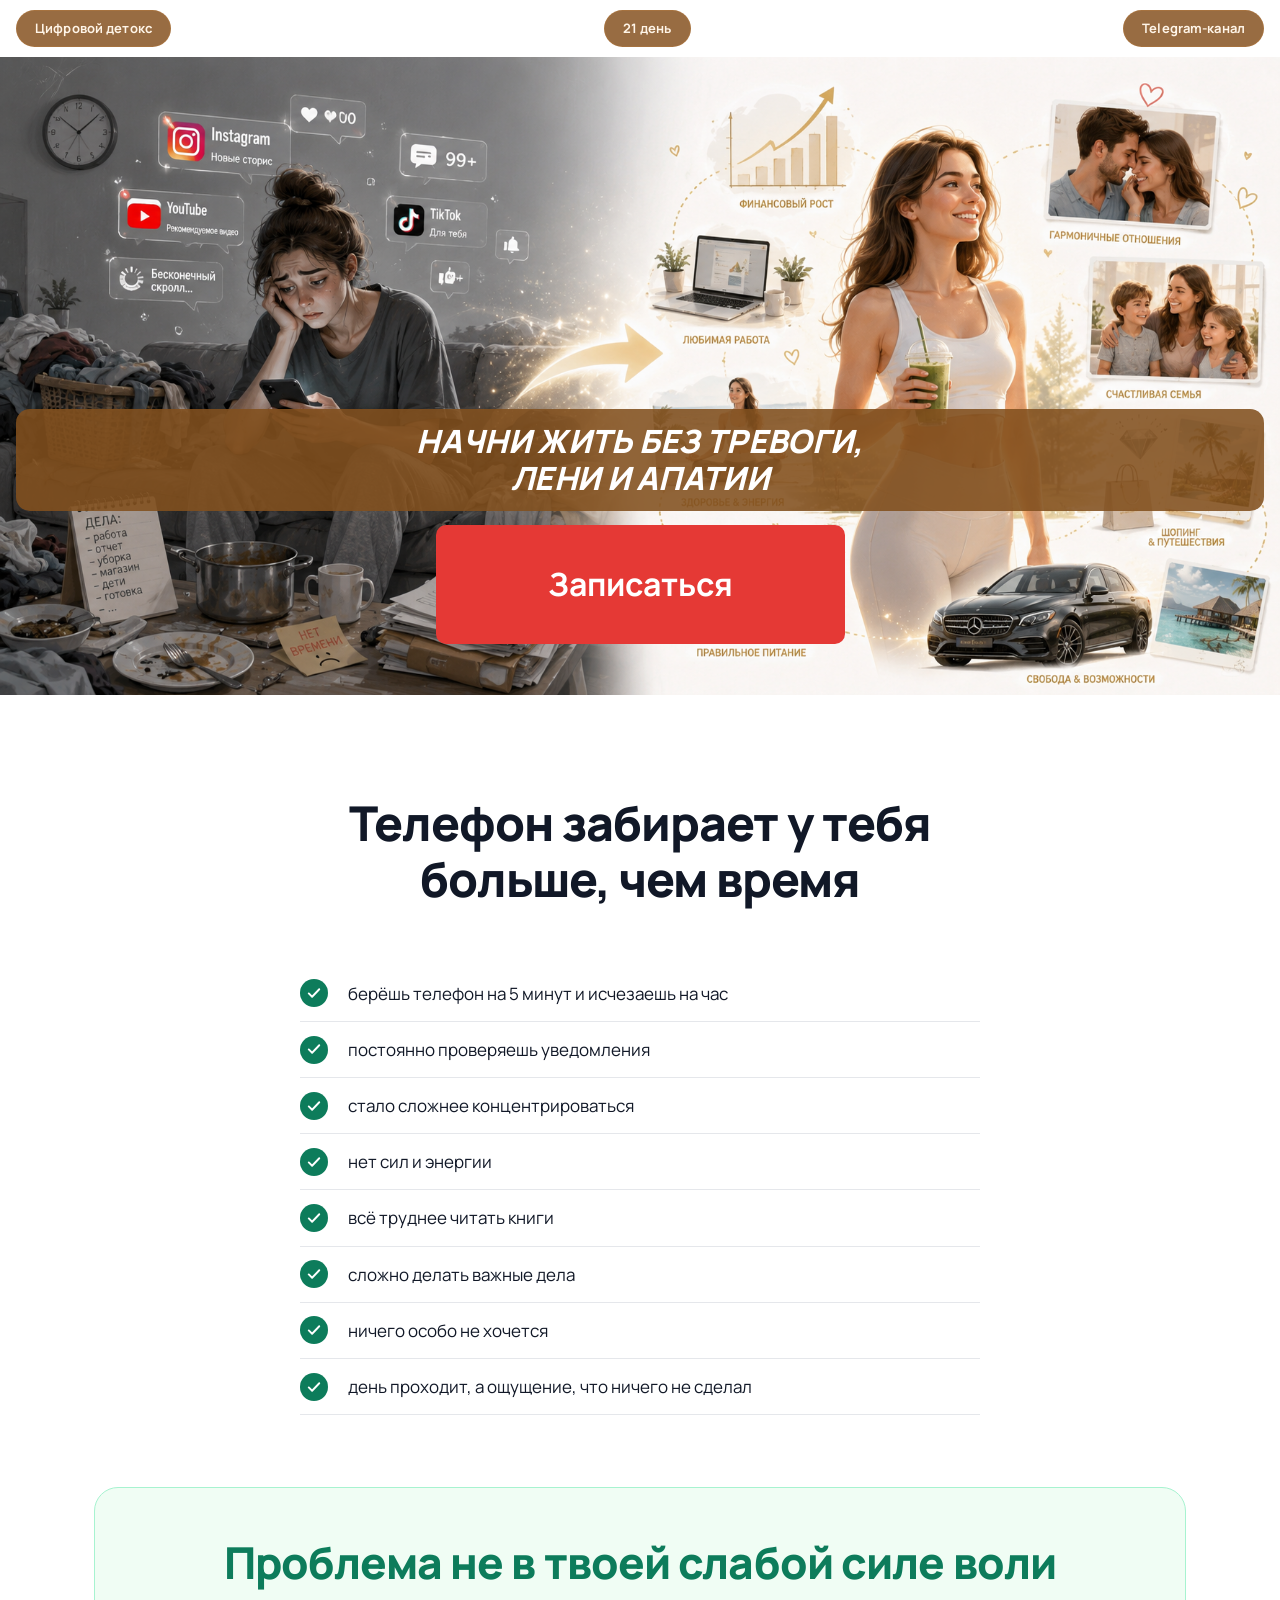
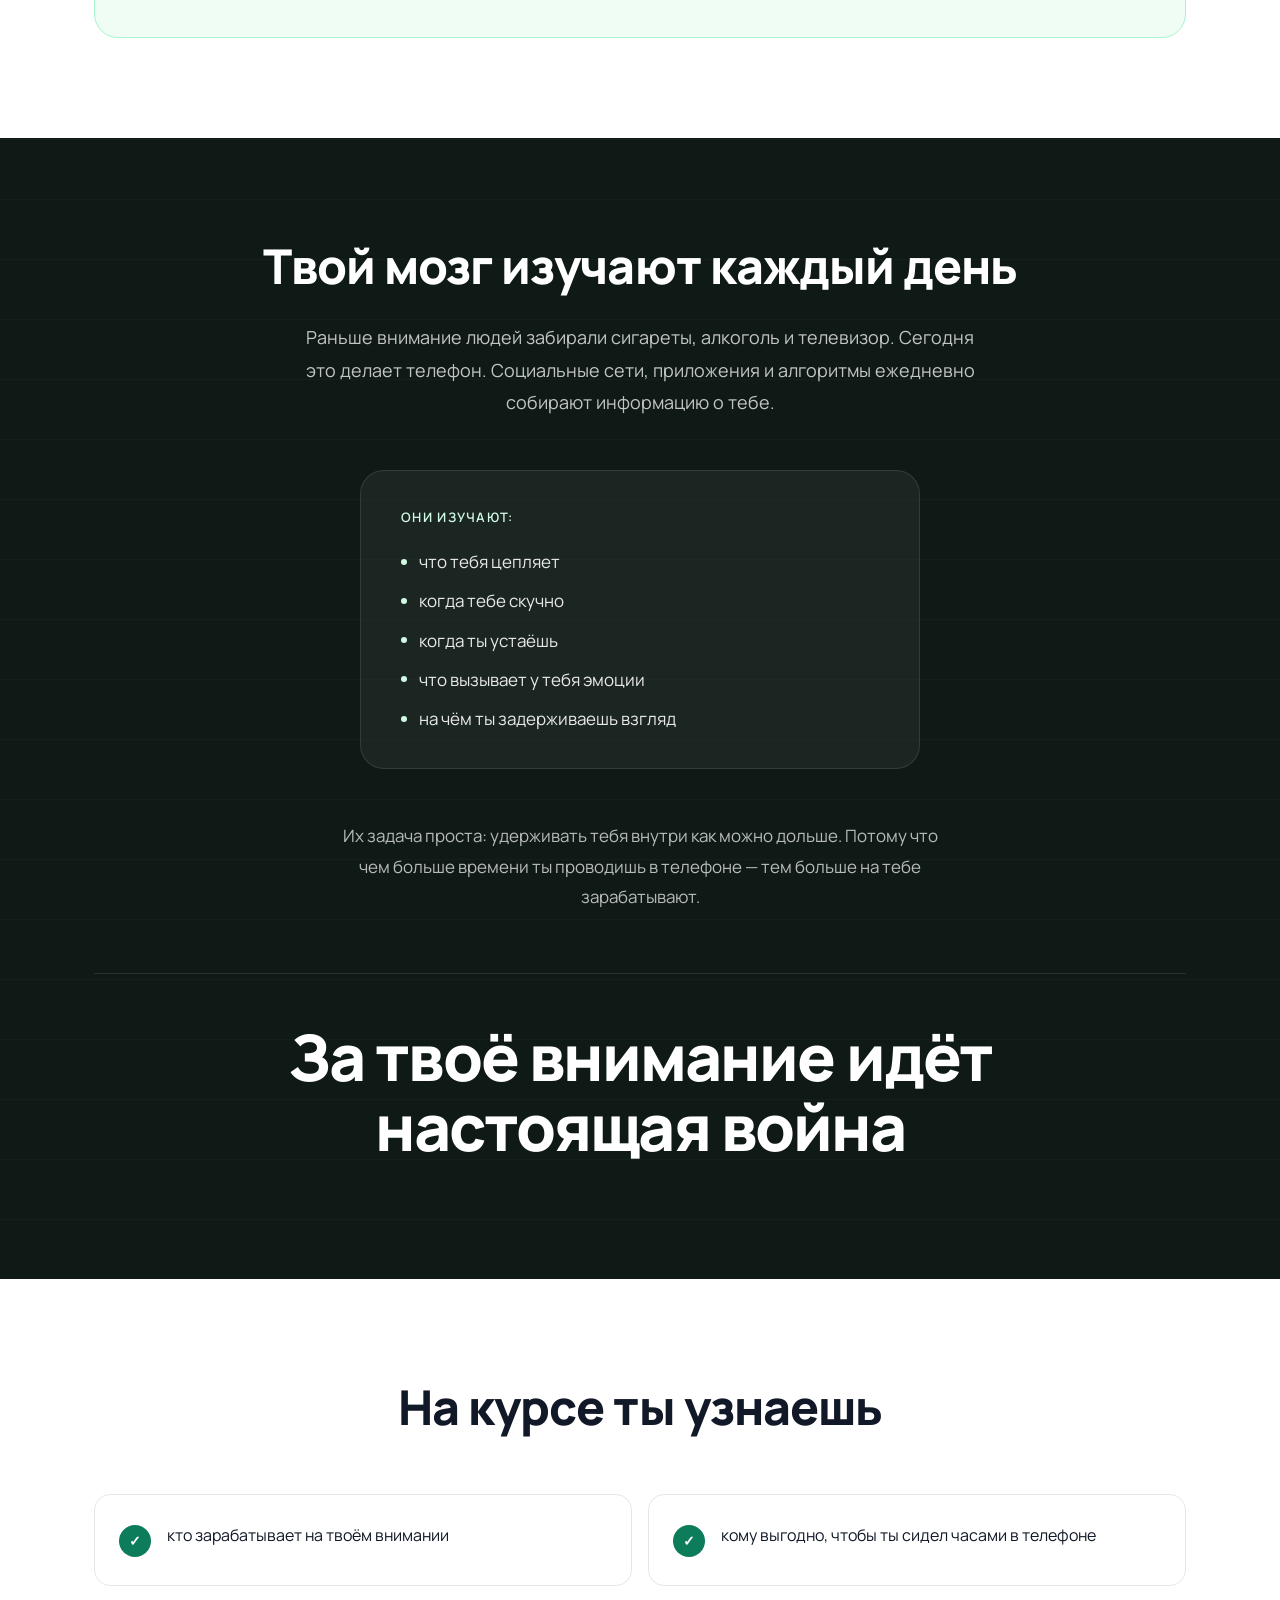
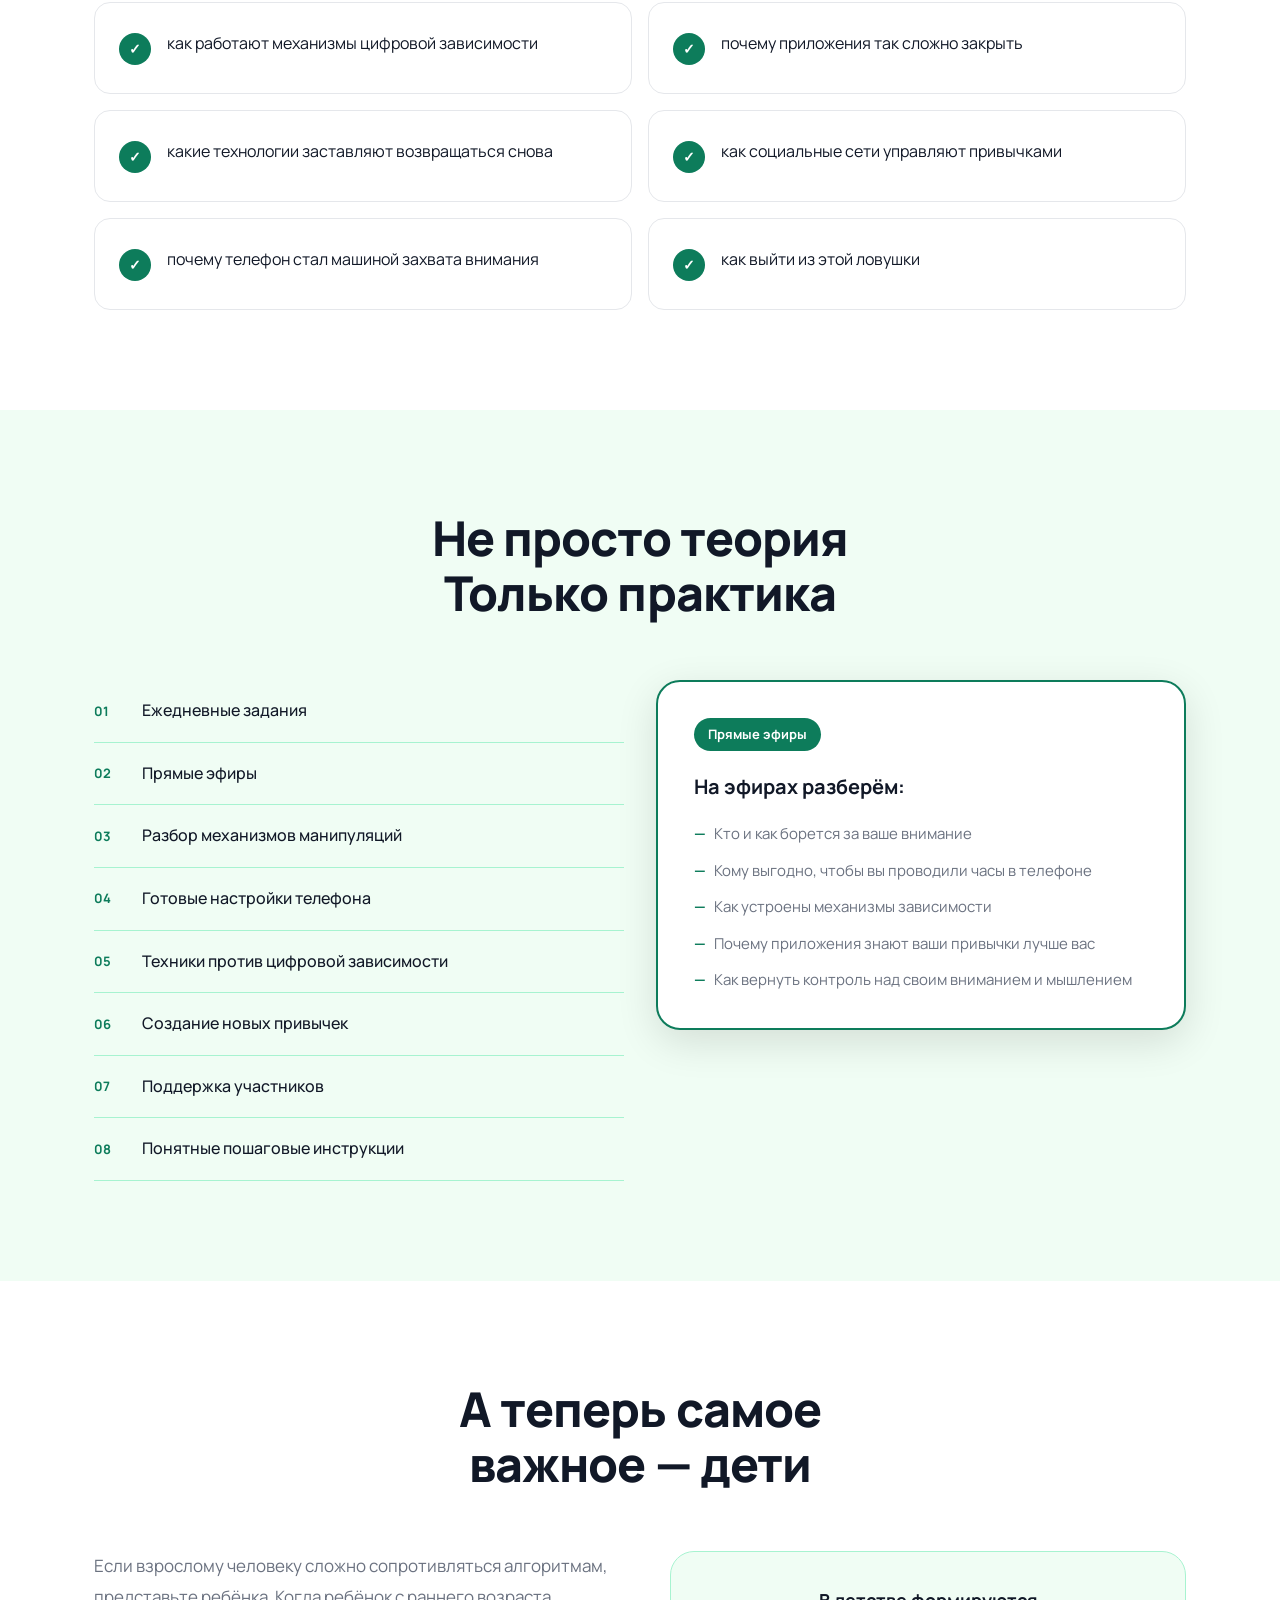
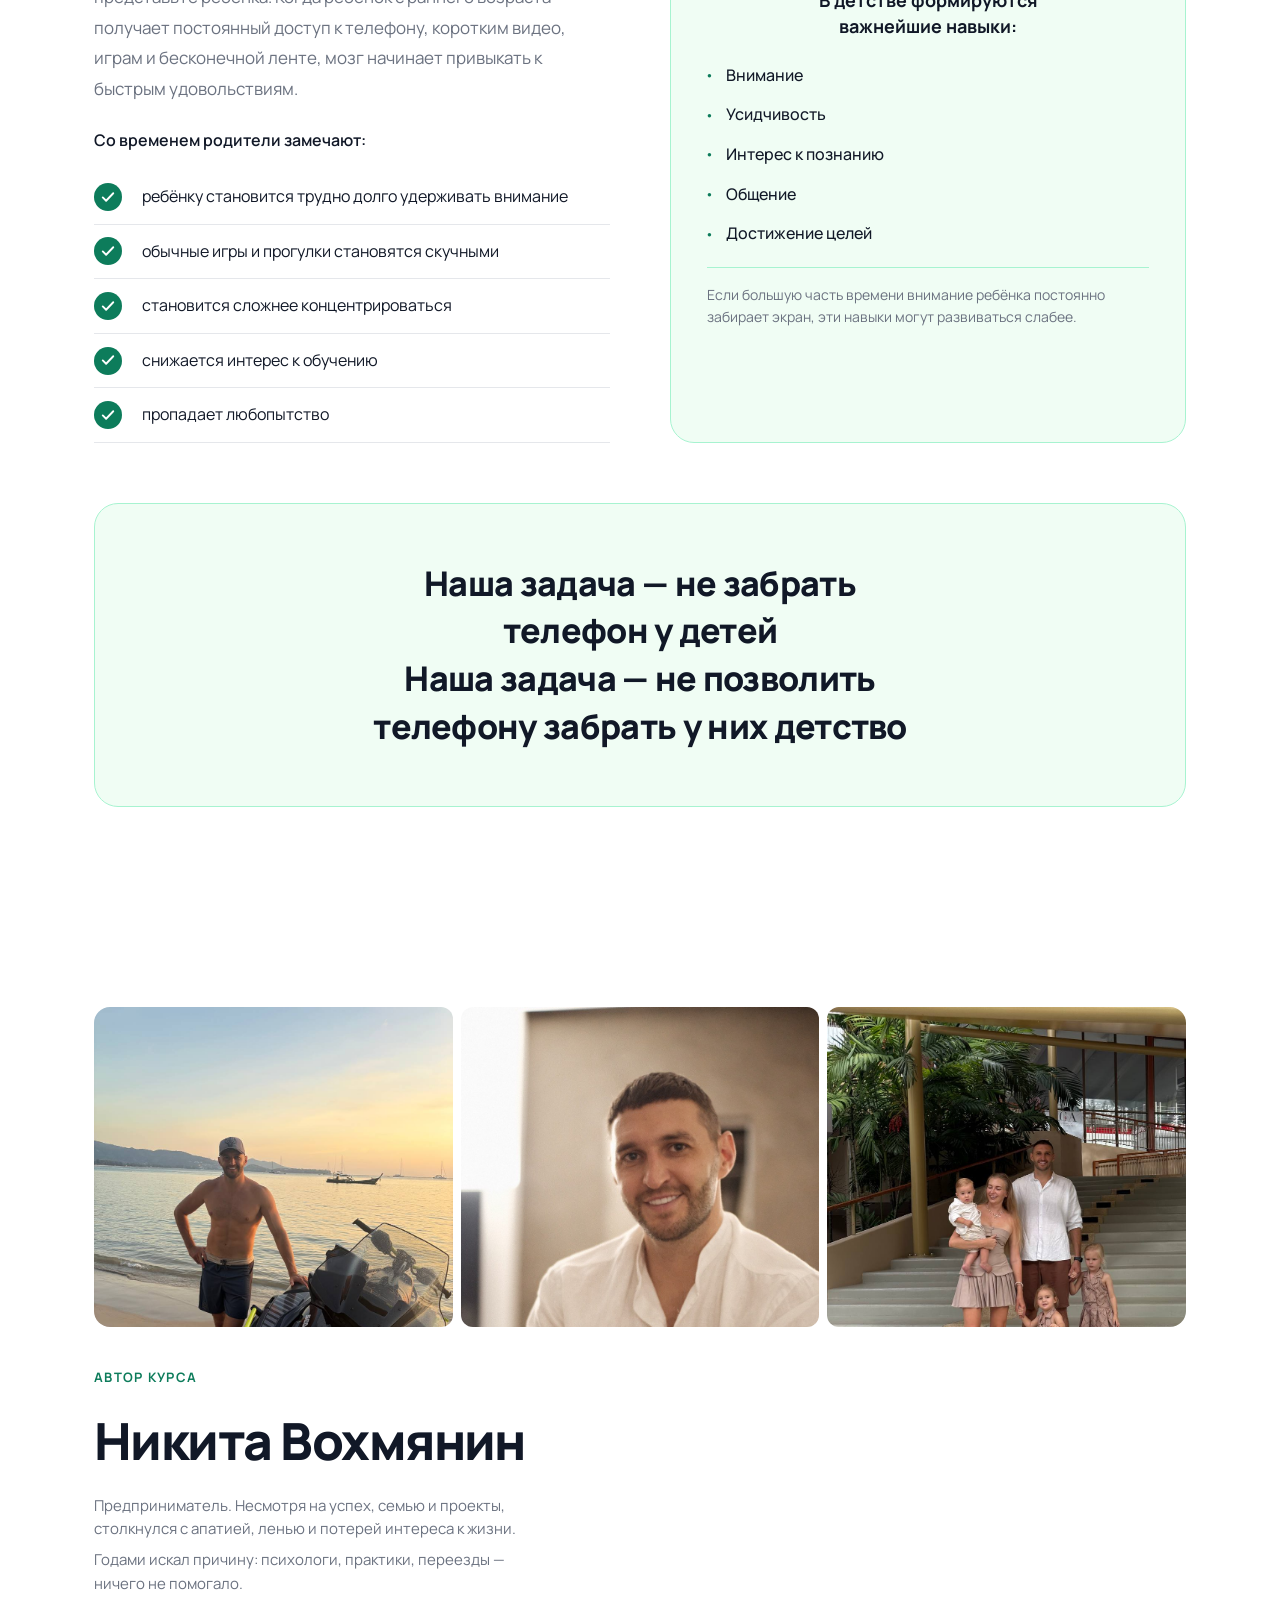
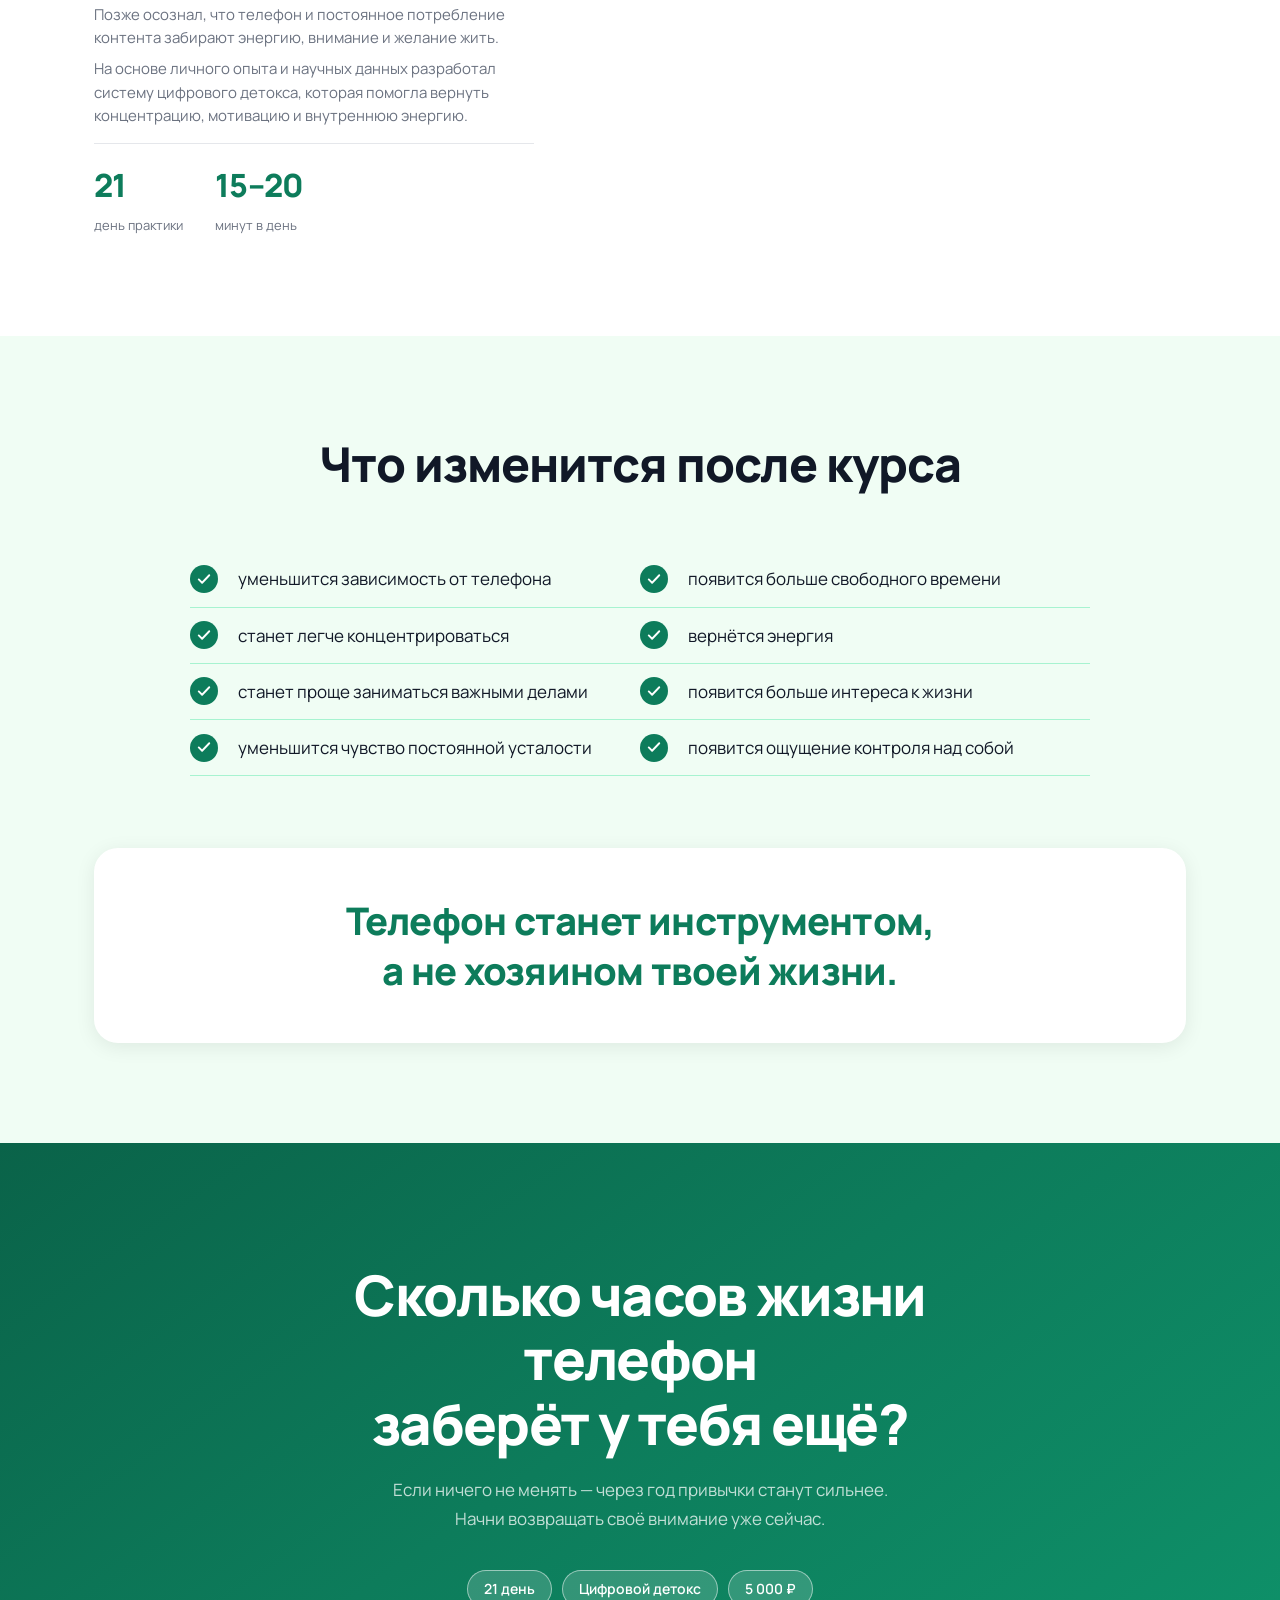
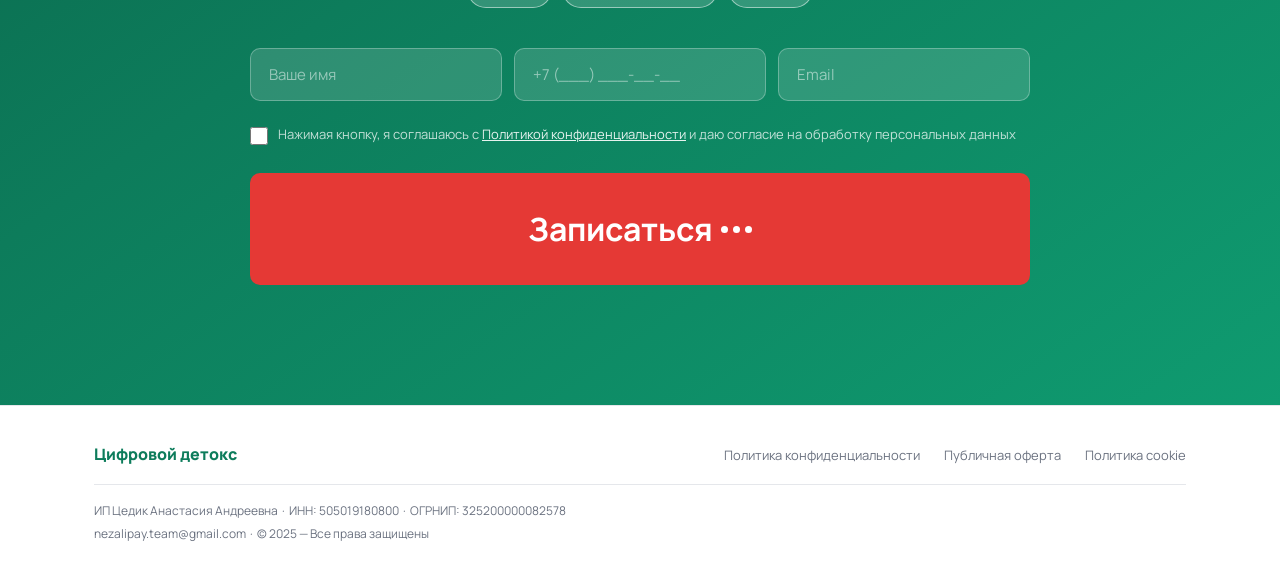
==== commit 54cfda65: "fix btn-red override in mobile media query, bump css v7 Co-Authored-By: Claude Sonnet 4.6 <noreply@a" ====
--- a/index.html
+++ b/index.html
@@ -8,7 +8,7 @@
   <link rel="preconnect" href="https://fonts.googleapis.com">
   <link rel="preconnect" href="https://fonts.gstatic.com" crossorigin>
   <link href="https://fonts.googleapis.com/css2?family=Manrope:wght@400;500;600;700;800&display=swap" rel="stylesheet">
-  <link rel="stylesheet" href="style.css?v=6">
+  <link rel="stylesheet" href="style.css?v=7">
   <!-- Yandex.Metrika counter -->
   <script type="text/javascript">
     (function(m,e,t,r,i,k,a){m[i]=m[i]||function(){(m[i].a=m[i].a||[]).push(arguments)};
--- a/style.css
+++ b/style.css
@@ -95,7 +95,7 @@
   position: absolute;
   left: 16px;
   right: 16px;
-  bottom: 28%;
+  bottom: 8%;
   display: flex;
   flex-direction: column;
   align-items: center;
@@ -274,10 +274,13 @@
 .btn--red {
   background: #E53935;
   color: #fff;
+  font-size: 32px;
+  padding: 34px 112px;
 }
 .btn--red:hover {
   background: #C62828;
   transform: translateY(-2px);
+  box-shadow: 0 8px 24px rgba(229, 57, 53, 0.35);
 }
 .btn[disabled] {
   opacity: 0.7;
@@ -937,6 +940,7 @@
   .section__title { letter-spacing: -0.015em; }
 
   .hero__photo-top { min-height: unset; object-fit: unset; }
+  .hero__photo-overlay { bottom: 18%; }
 
   .cards-grid { grid-template-columns: 1fr; gap: 12px; }
   .card { padding: 20px 18px; }
@@ -982,6 +986,7 @@
 
   .form-group input { padding: 13px 15px; font-size: 16px; /* iOS zoom fix */ }
   .btn { padding: 15px 24px; font-size: 15px; }
+  .btn--red { padding: 34px 112px; font-size: 32px; }
 
   .section { padding: 52px 0; }
   .section__header { margin-bottom: 32px; }
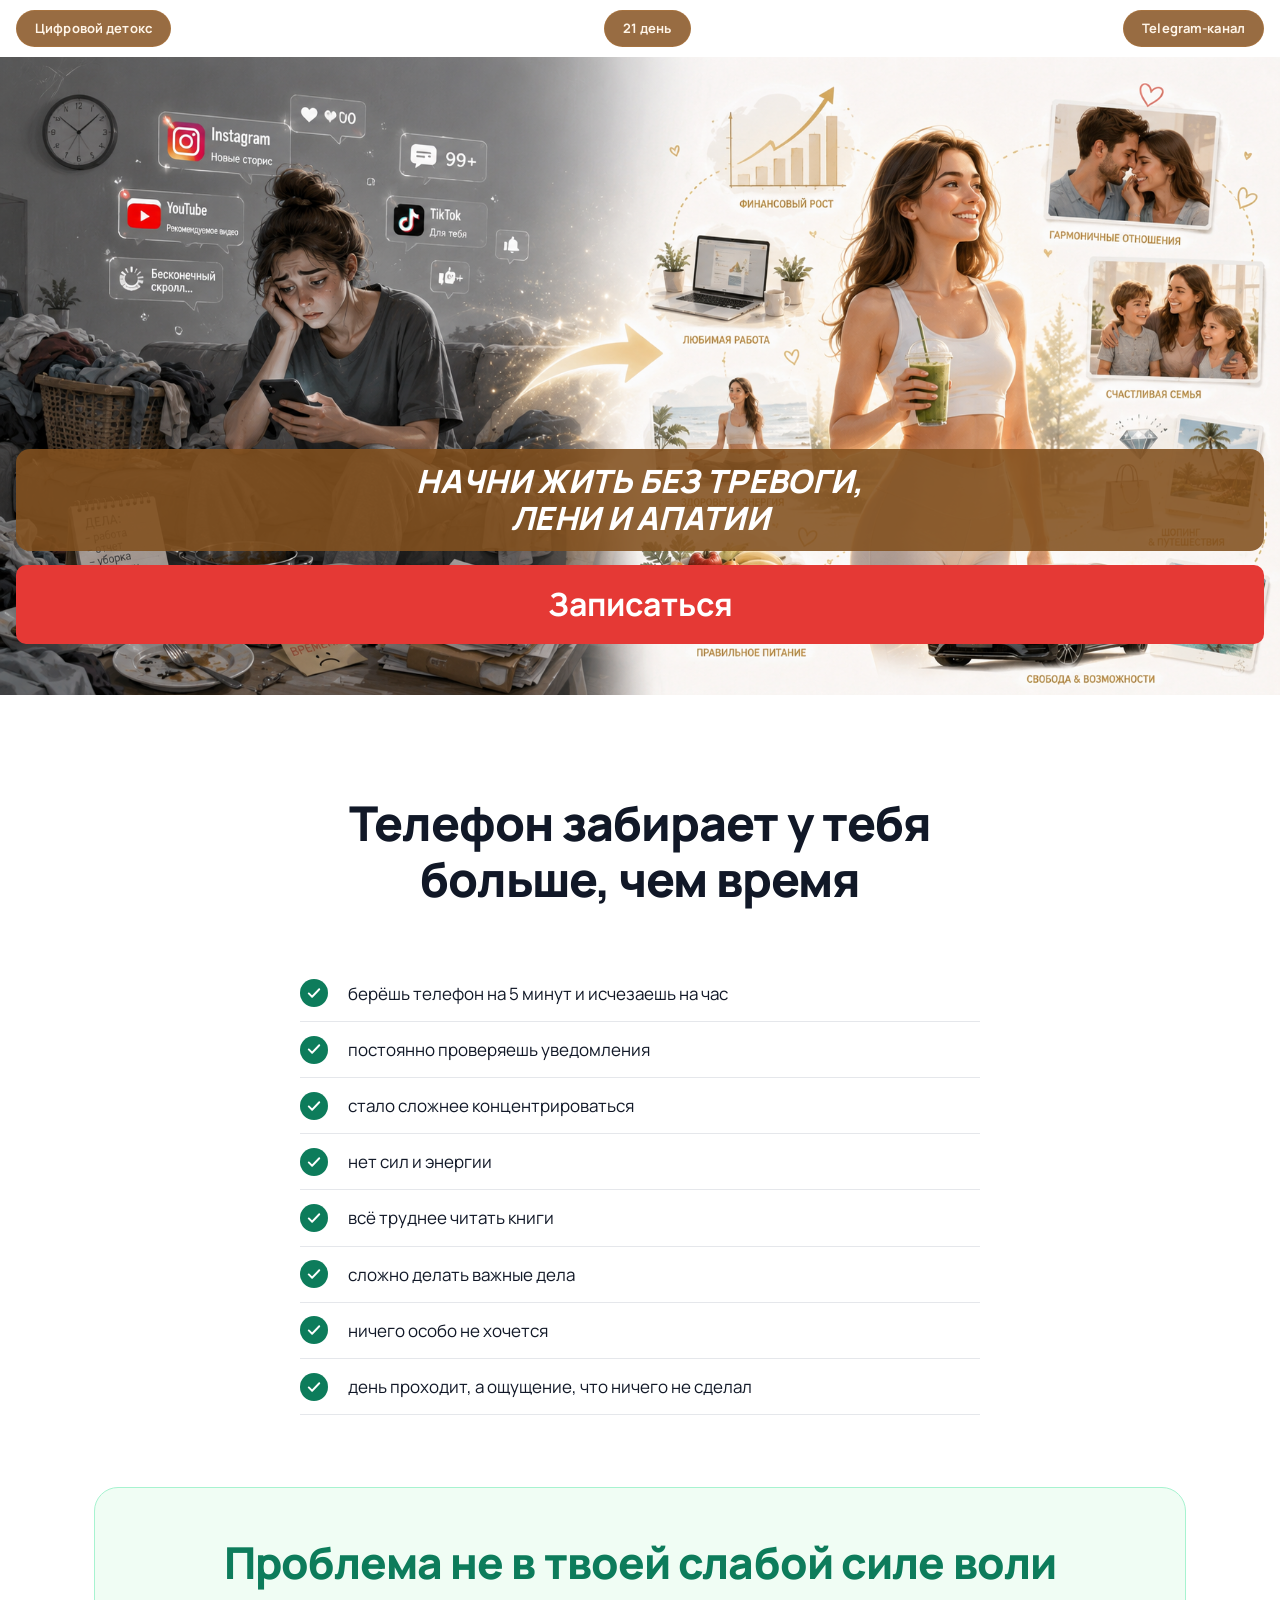
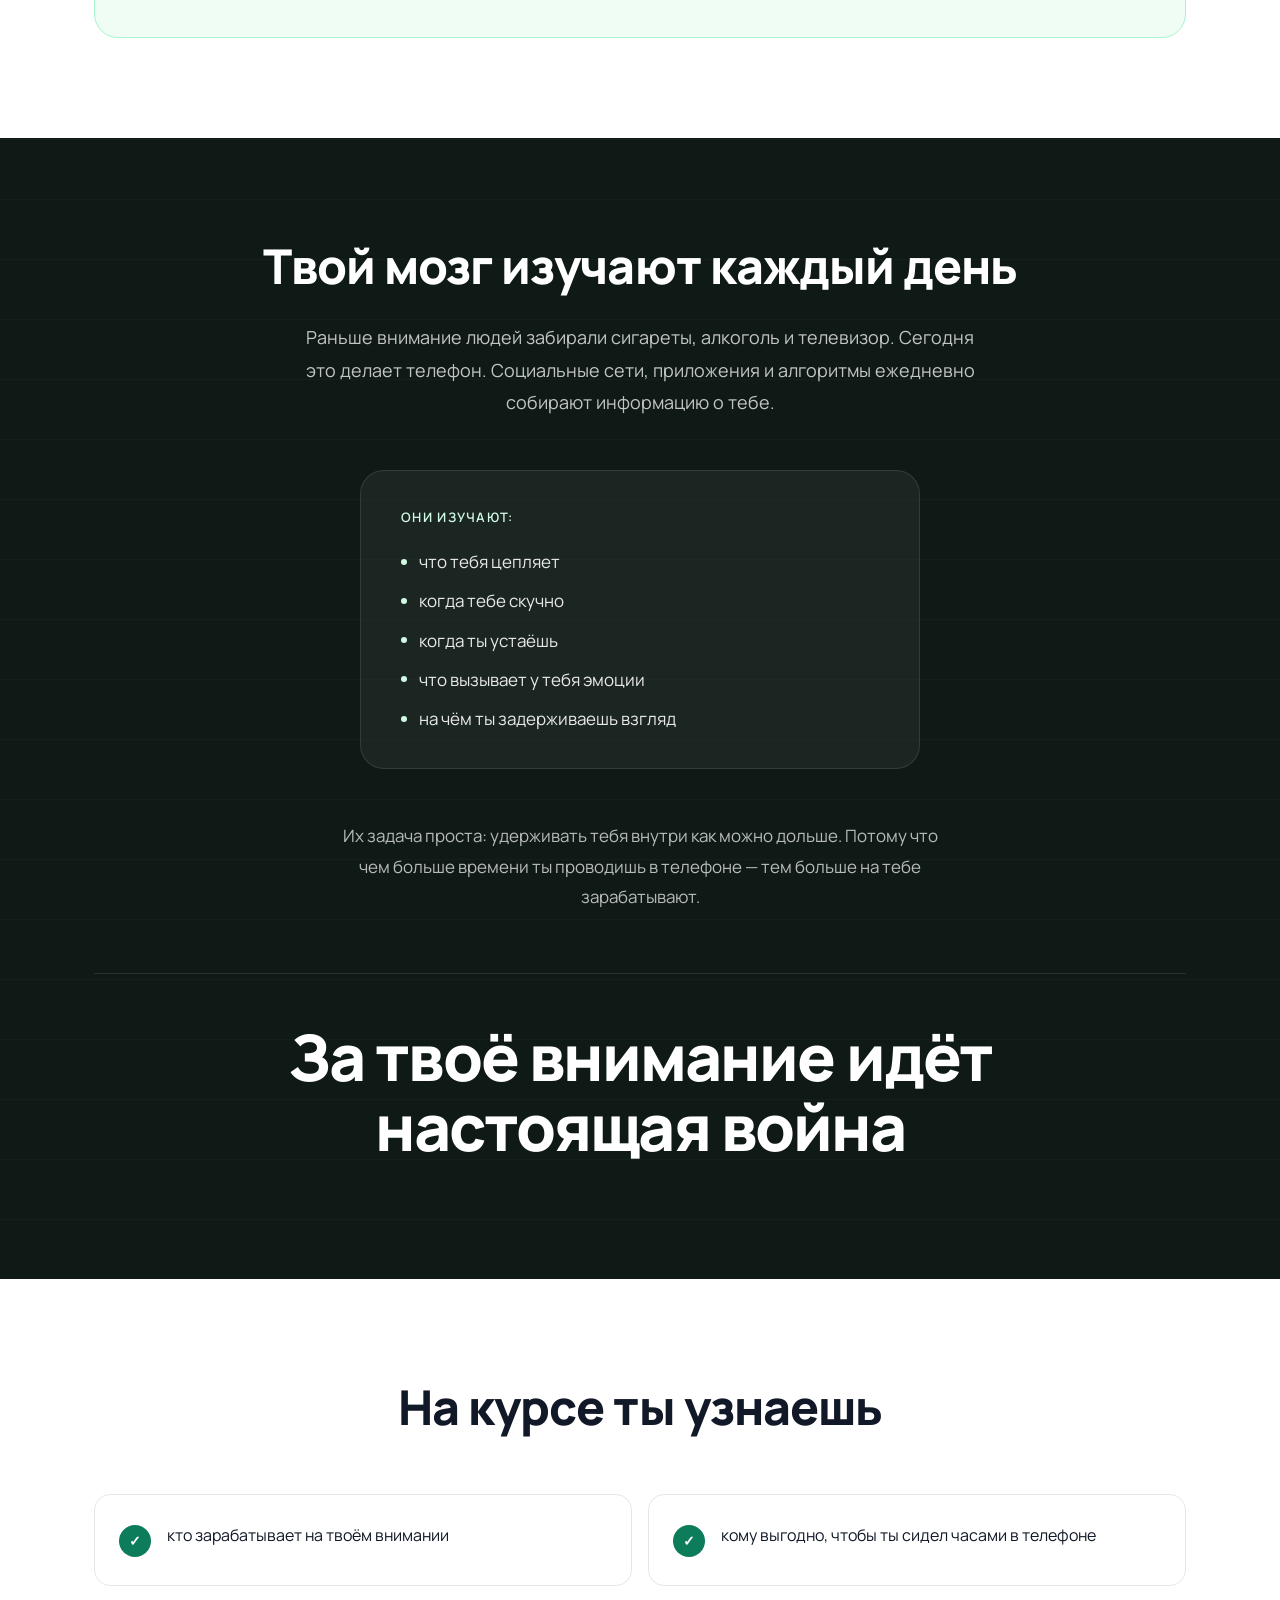
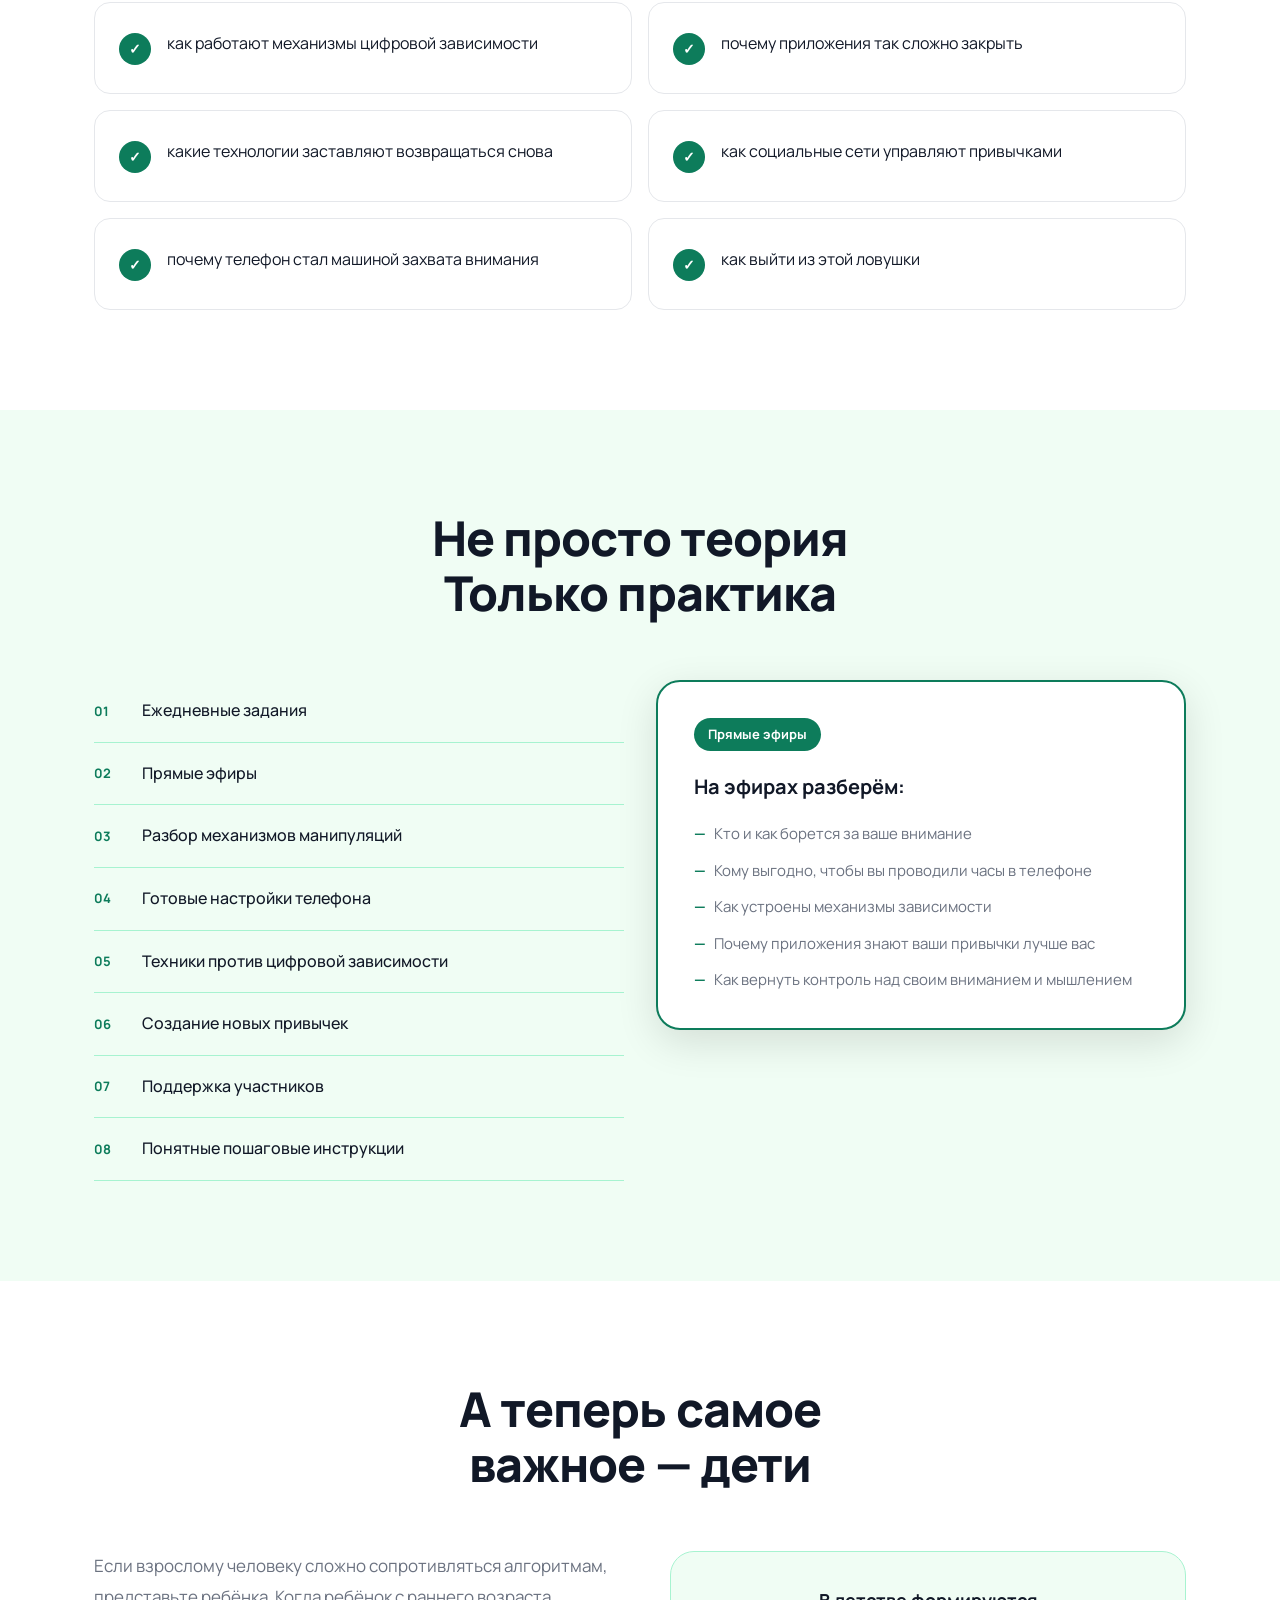
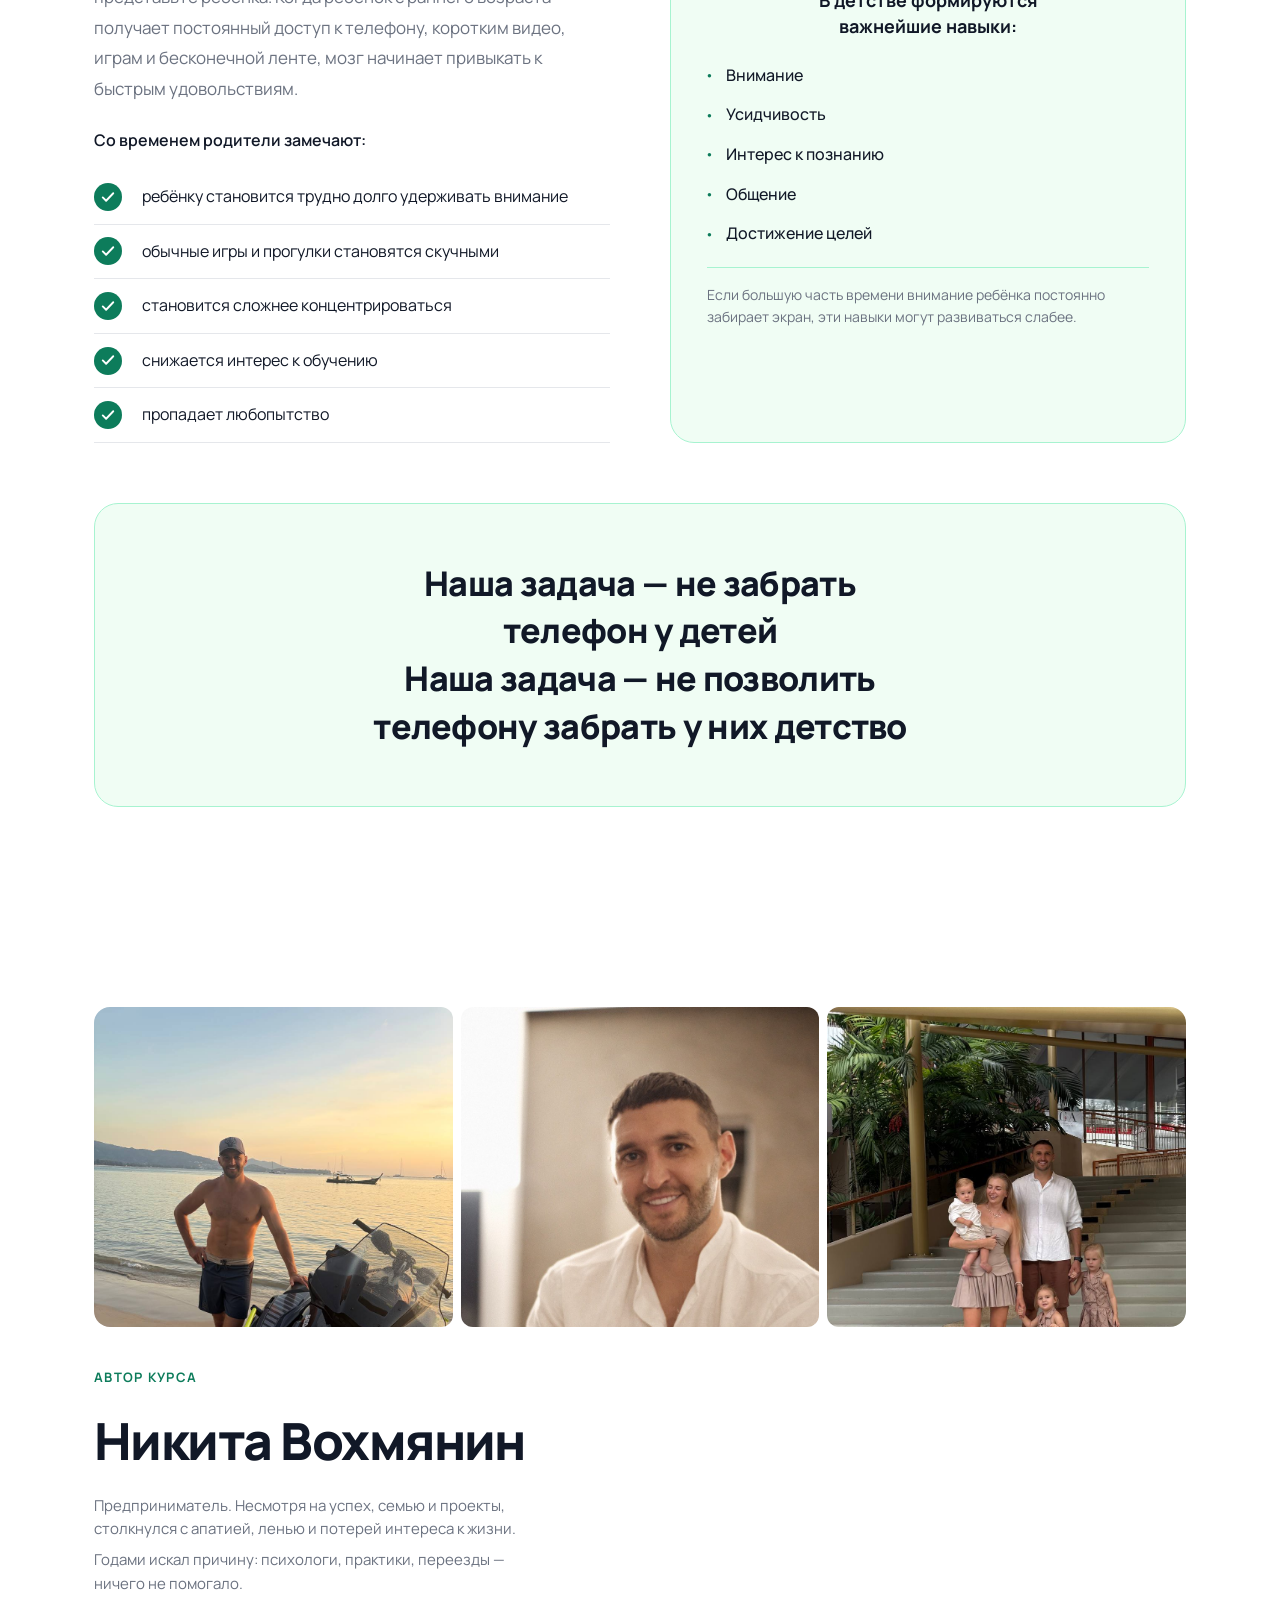
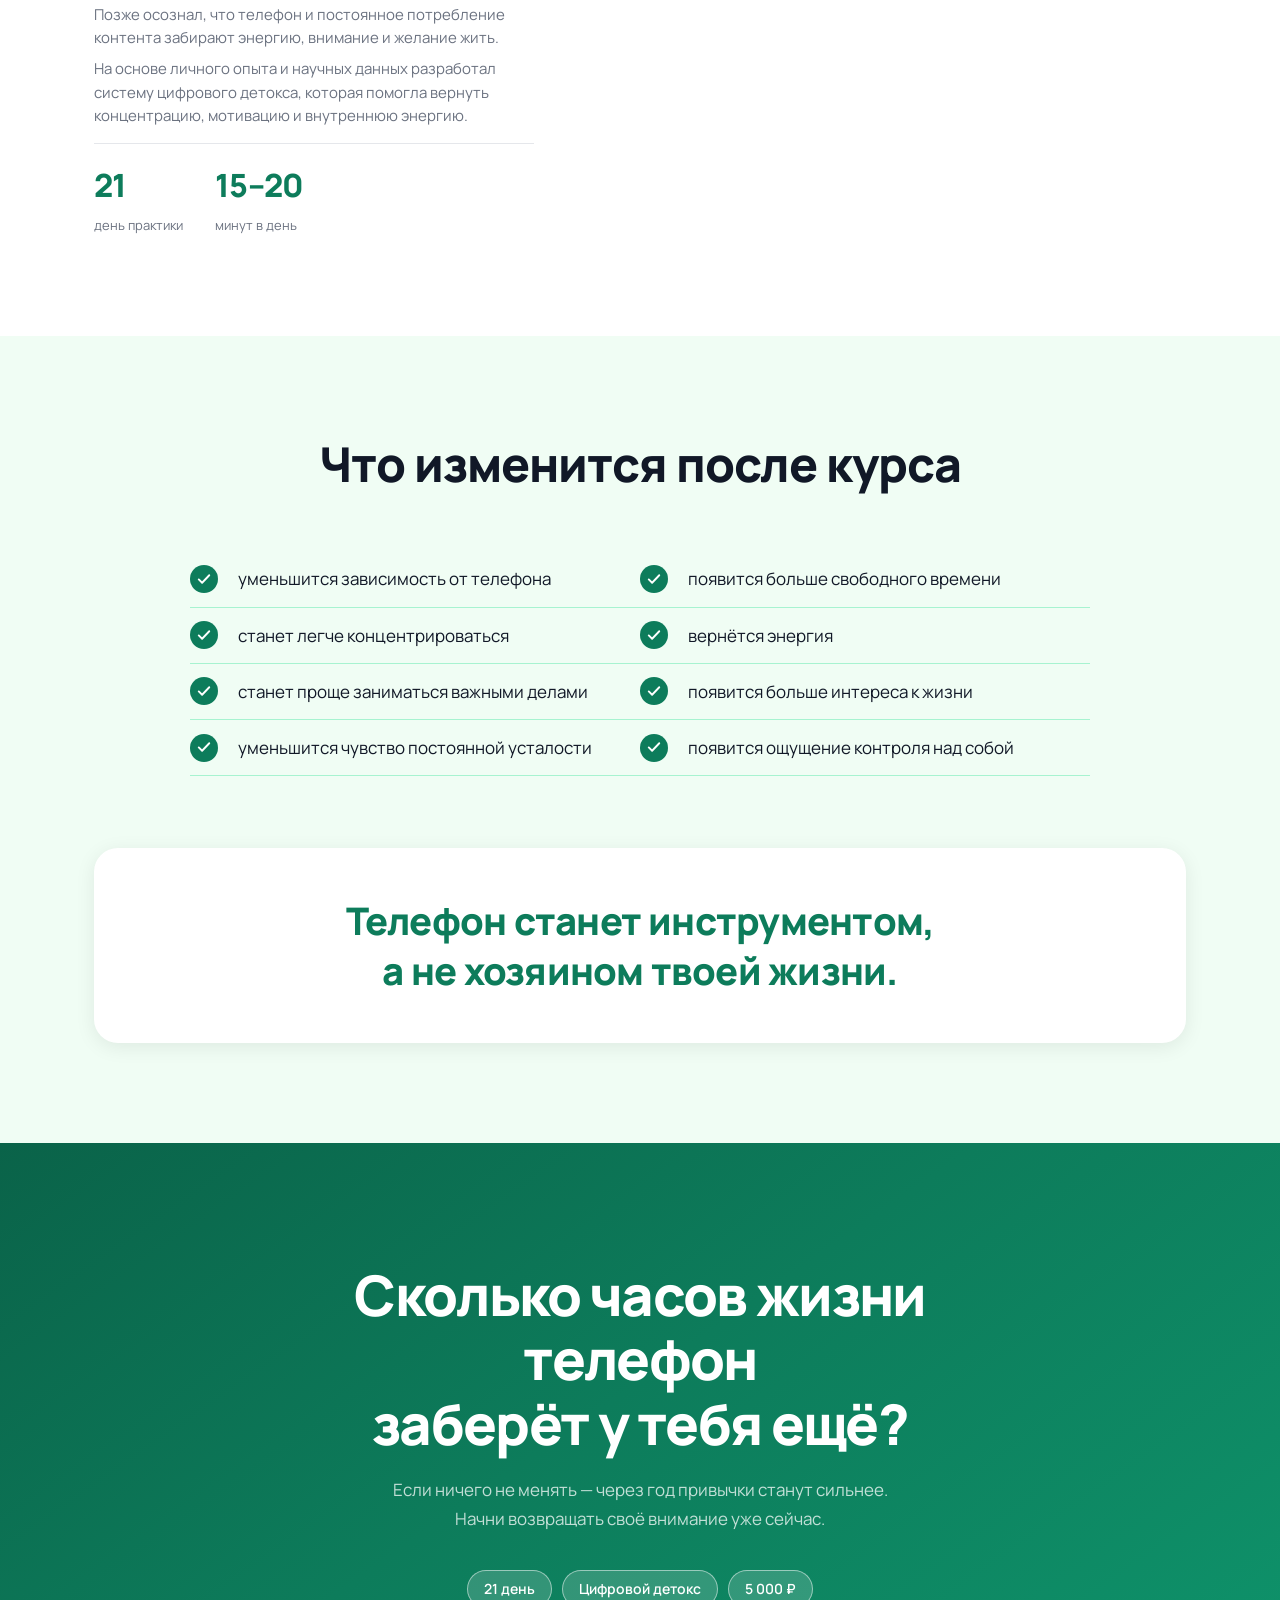
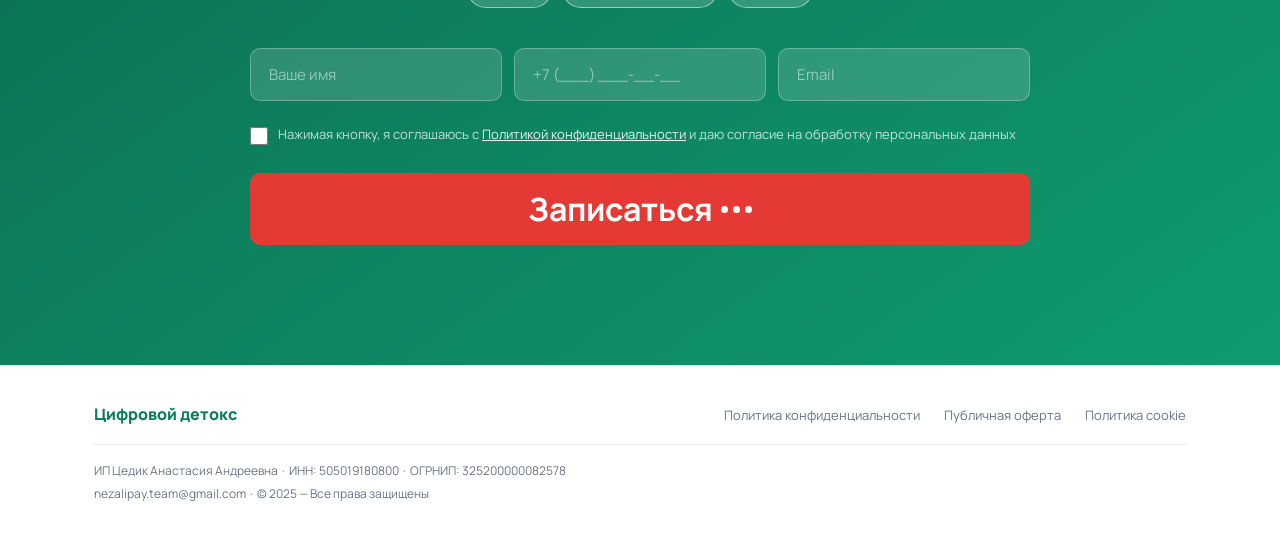
==== commit e92619e3: "match btn-red size to hero overlay text, bump css v8 Co-Authored-By: Claude Sonnet 4.6 <noreply@anth" ====
--- a/index.html
+++ b/index.html
@@ -8,7 +8,7 @@
   <link rel="preconnect" href="https://fonts.googleapis.com">
   <link rel="preconnect" href="https://fonts.gstatic.com" crossorigin>
   <link href="https://fonts.googleapis.com/css2?family=Manrope:wght@400;500;600;700;800&display=swap" rel="stylesheet">
-  <link rel="stylesheet" href="style.css?v=7">
+  <link rel="stylesheet" href="style.css?v=8">
   <!-- Yandex.Metrika counter -->
   <script type="text/javascript">
     (function(m,e,t,r,i,k,a){m[i]=m[i]||function(){(m[i].a=m[i].a||[]).push(arguments)};
--- a/style.css
+++ b/style.css
@@ -274,8 +274,9 @@
 .btn--red {
   background: #E53935;
   color: #fff;
-  font-size: 32px;
-  padding: 34px 112px;
+  font-size: clamp(22px, 5.5vw, 32px);
+  padding: 14px 20px;
+  width: 100%;
 }
 .btn--red:hover {
   background: #C62828;
@@ -986,7 +987,7 @@
 
   .form-group input { padding: 13px 15px; font-size: 16px; /* iOS zoom fix */ }
   .btn { padding: 15px 24px; font-size: 15px; }
-  .btn--red { padding: 34px 112px; font-size: 32px; }
+  .btn--red { padding: 14px 20px; font-size: clamp(22px, 5.5vw, 32px); }
 
   .section { padding: 52px 0; }
   .section__header { margin-bottom: 32px; }
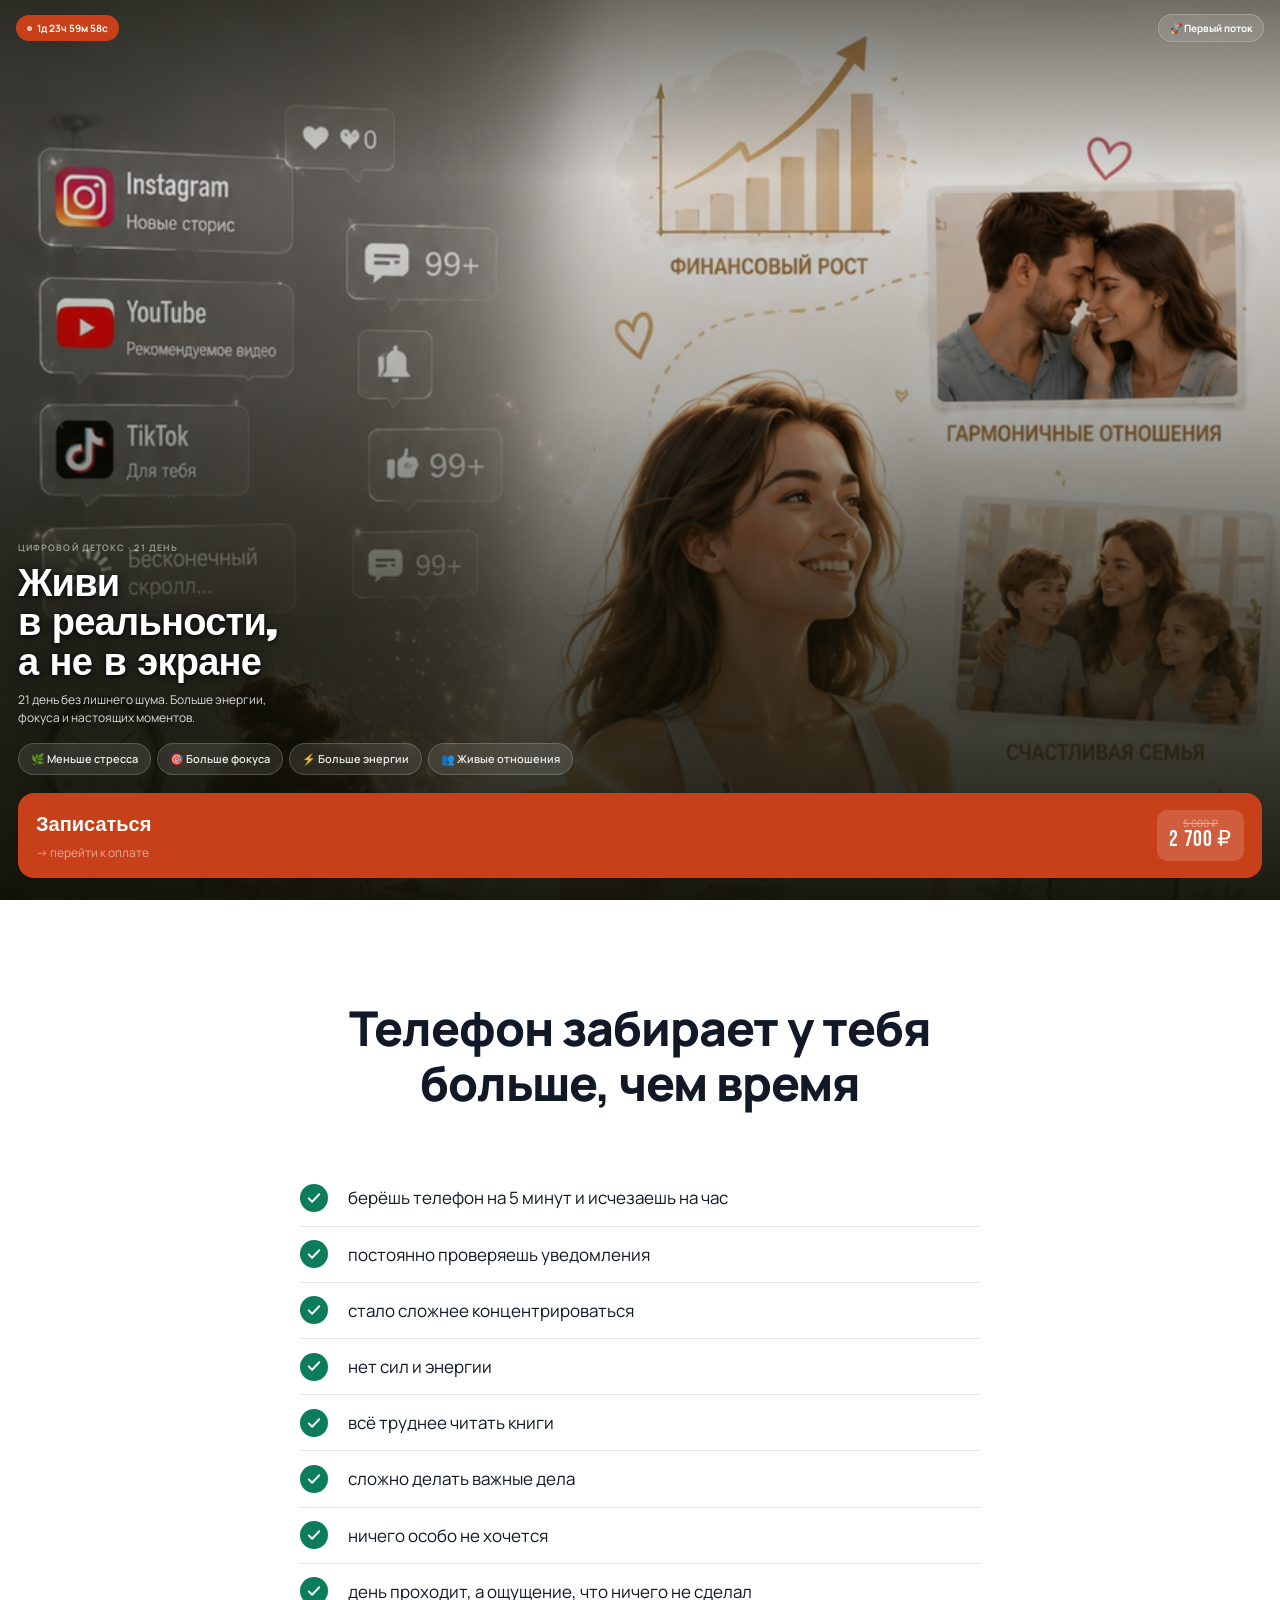
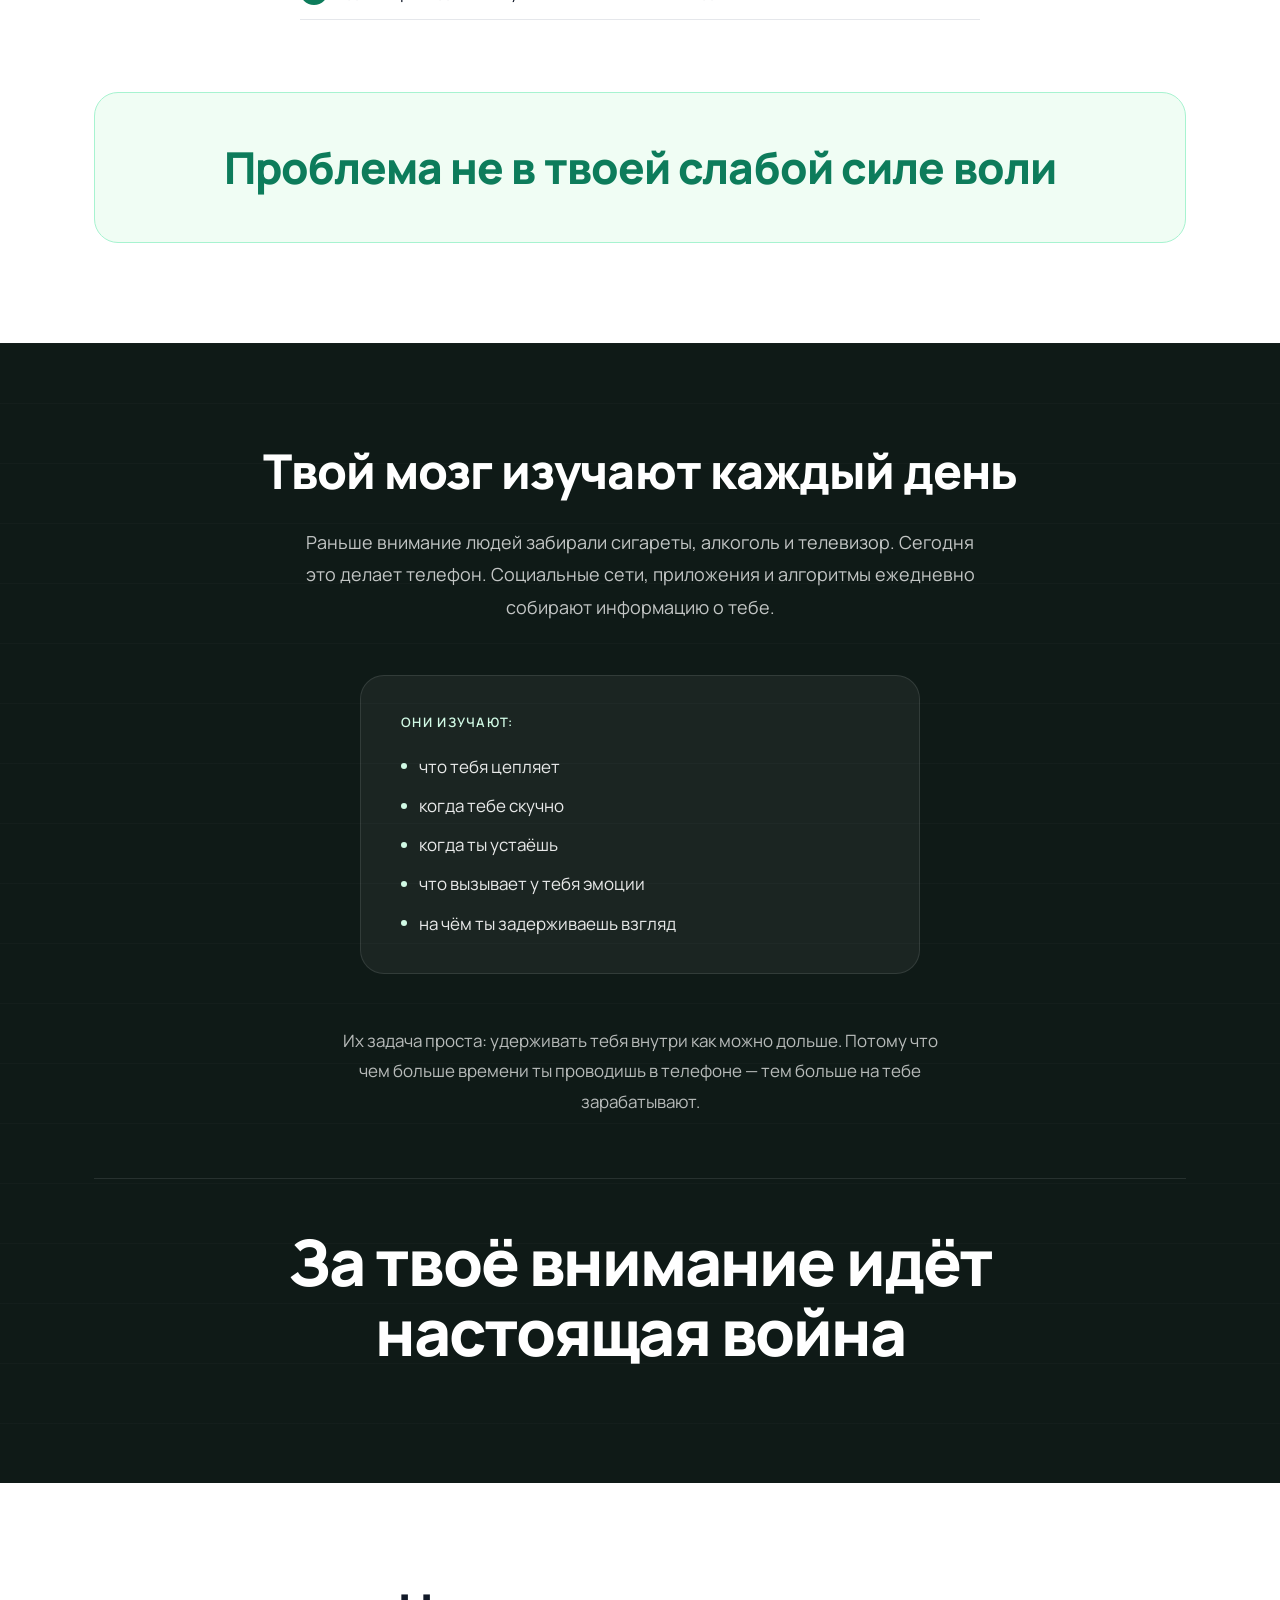
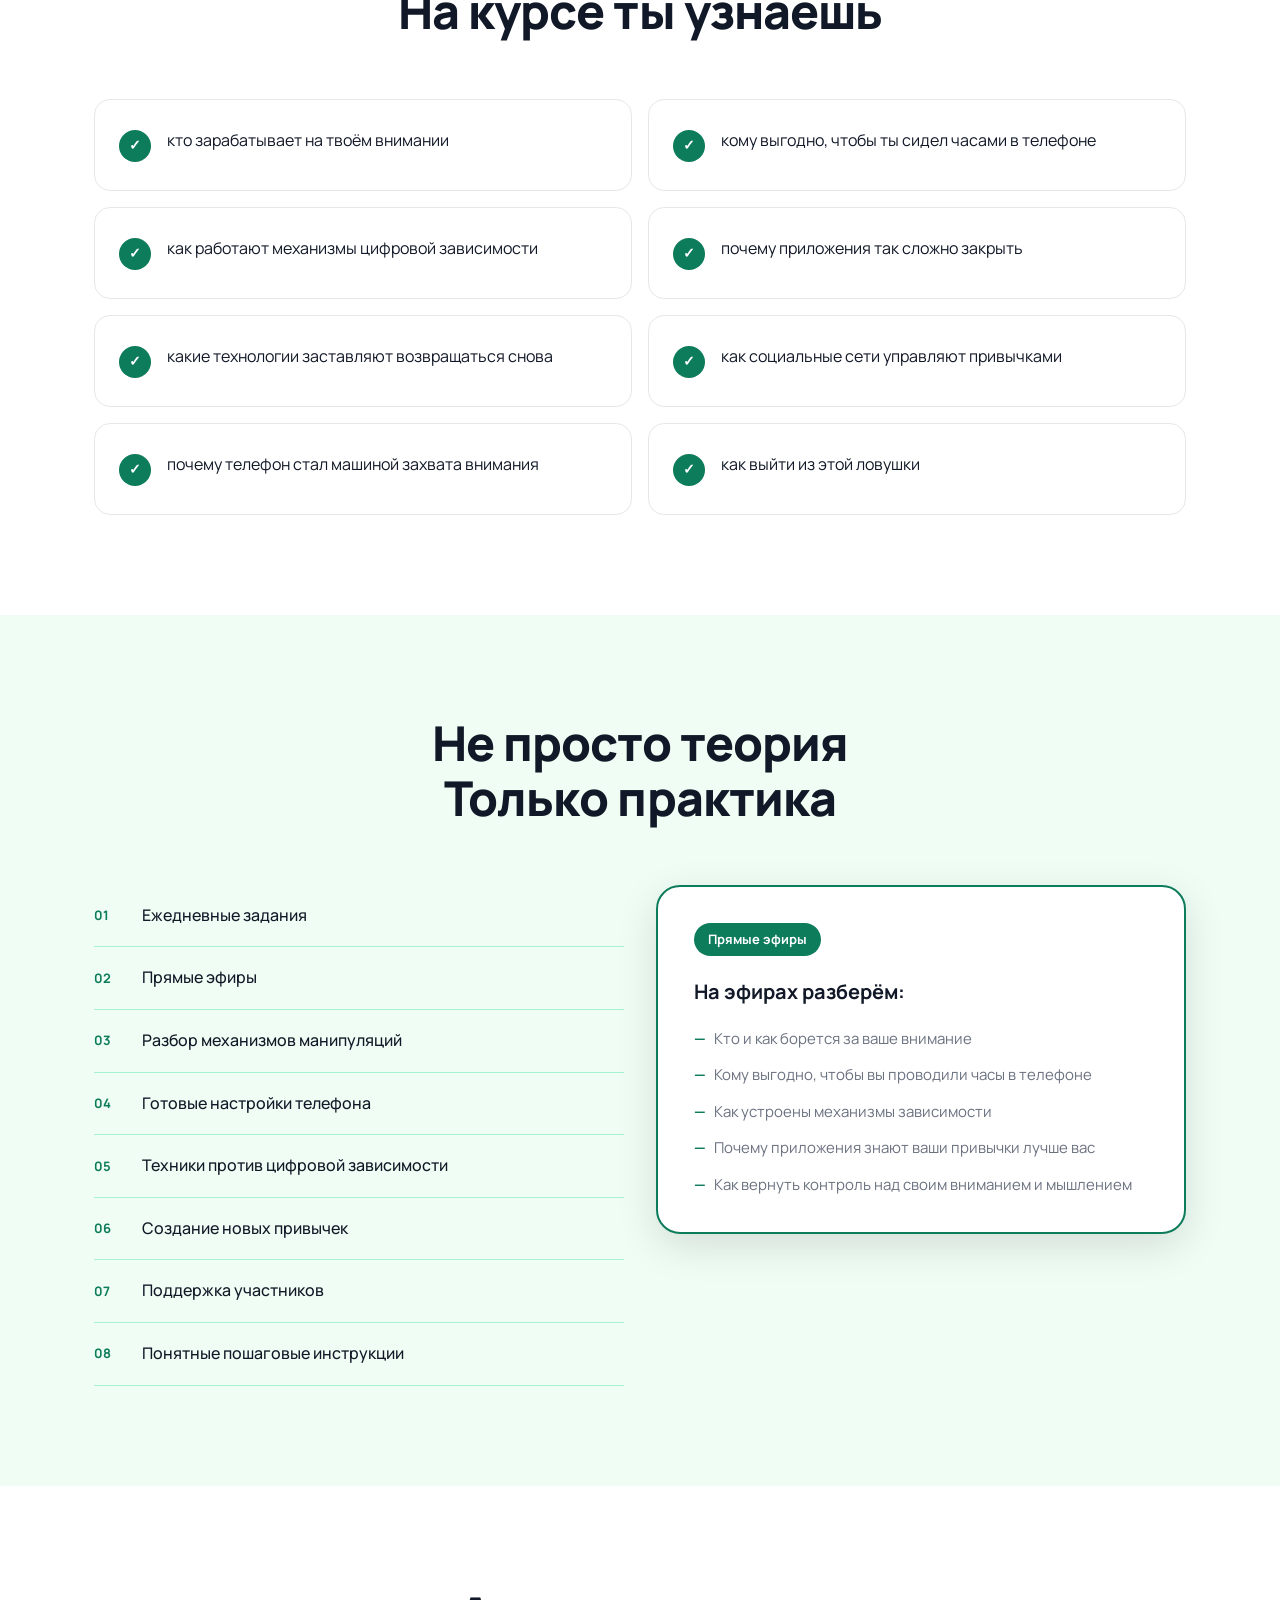
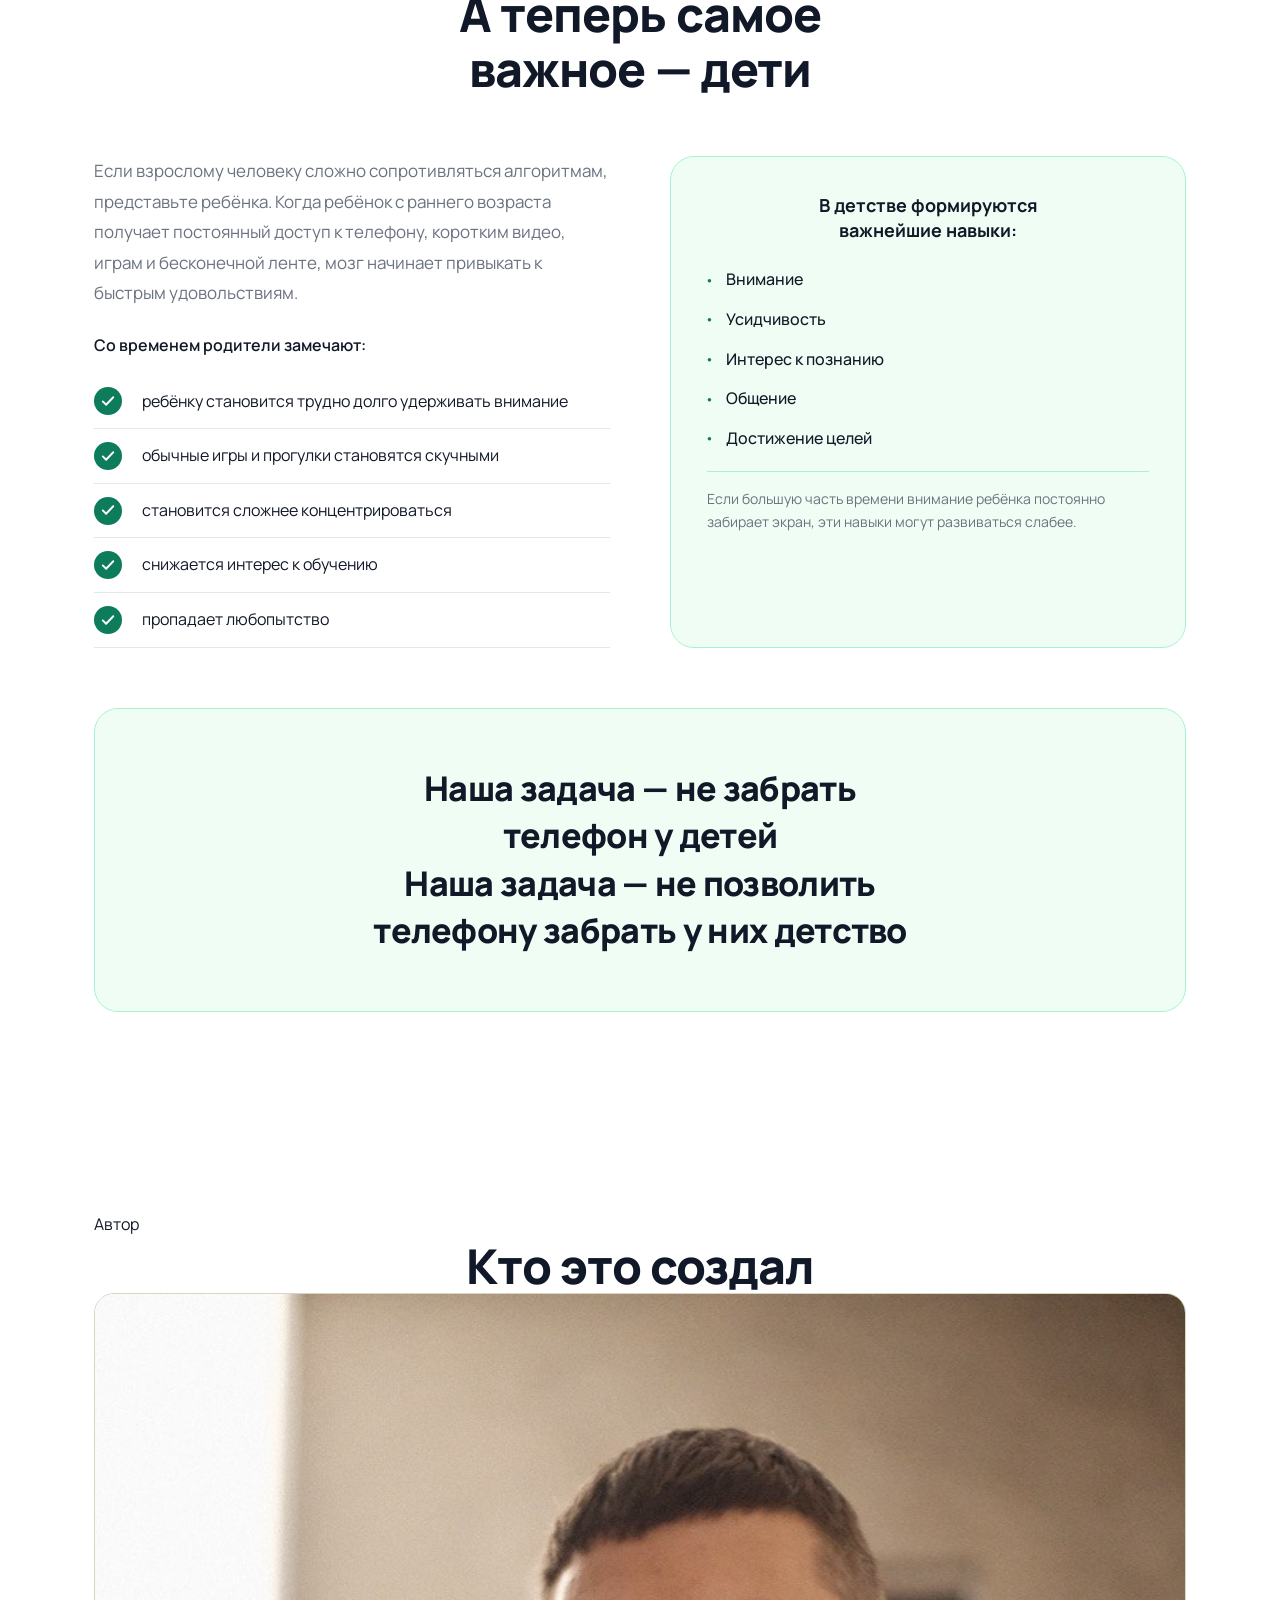
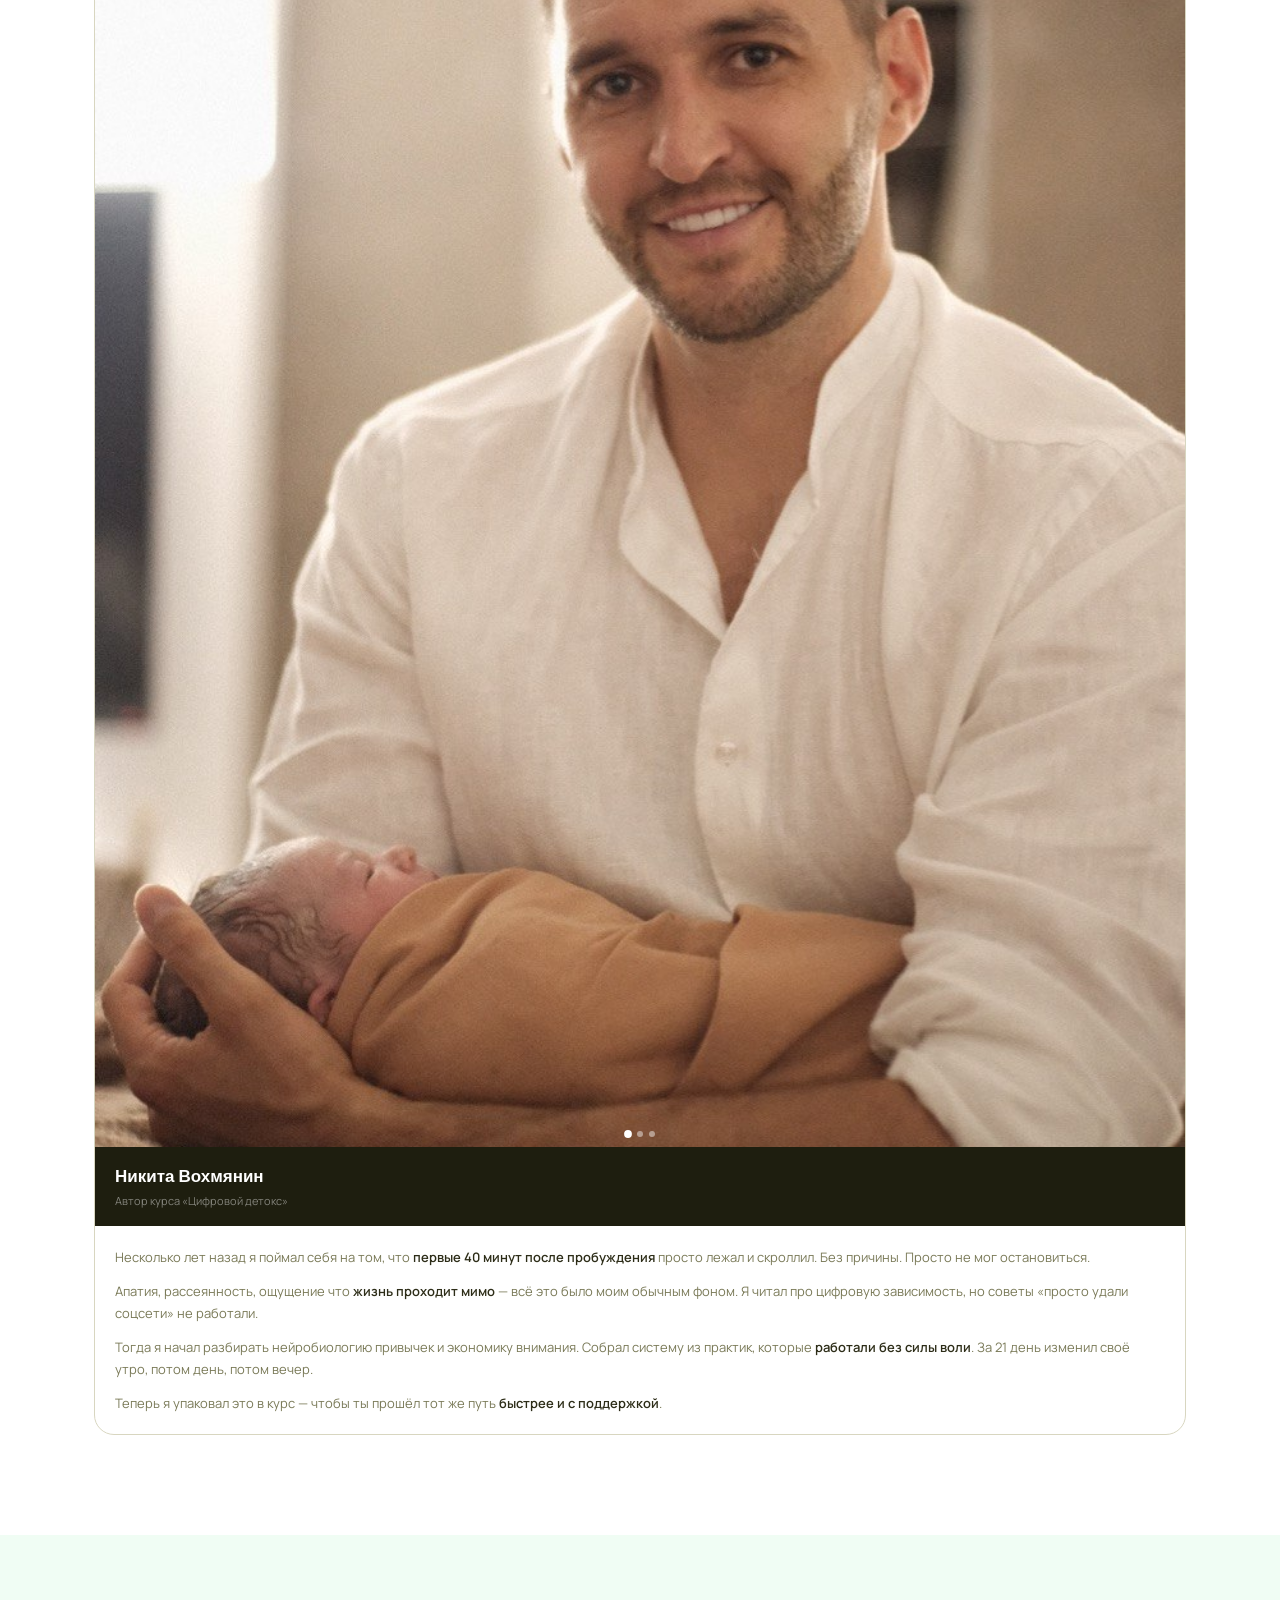
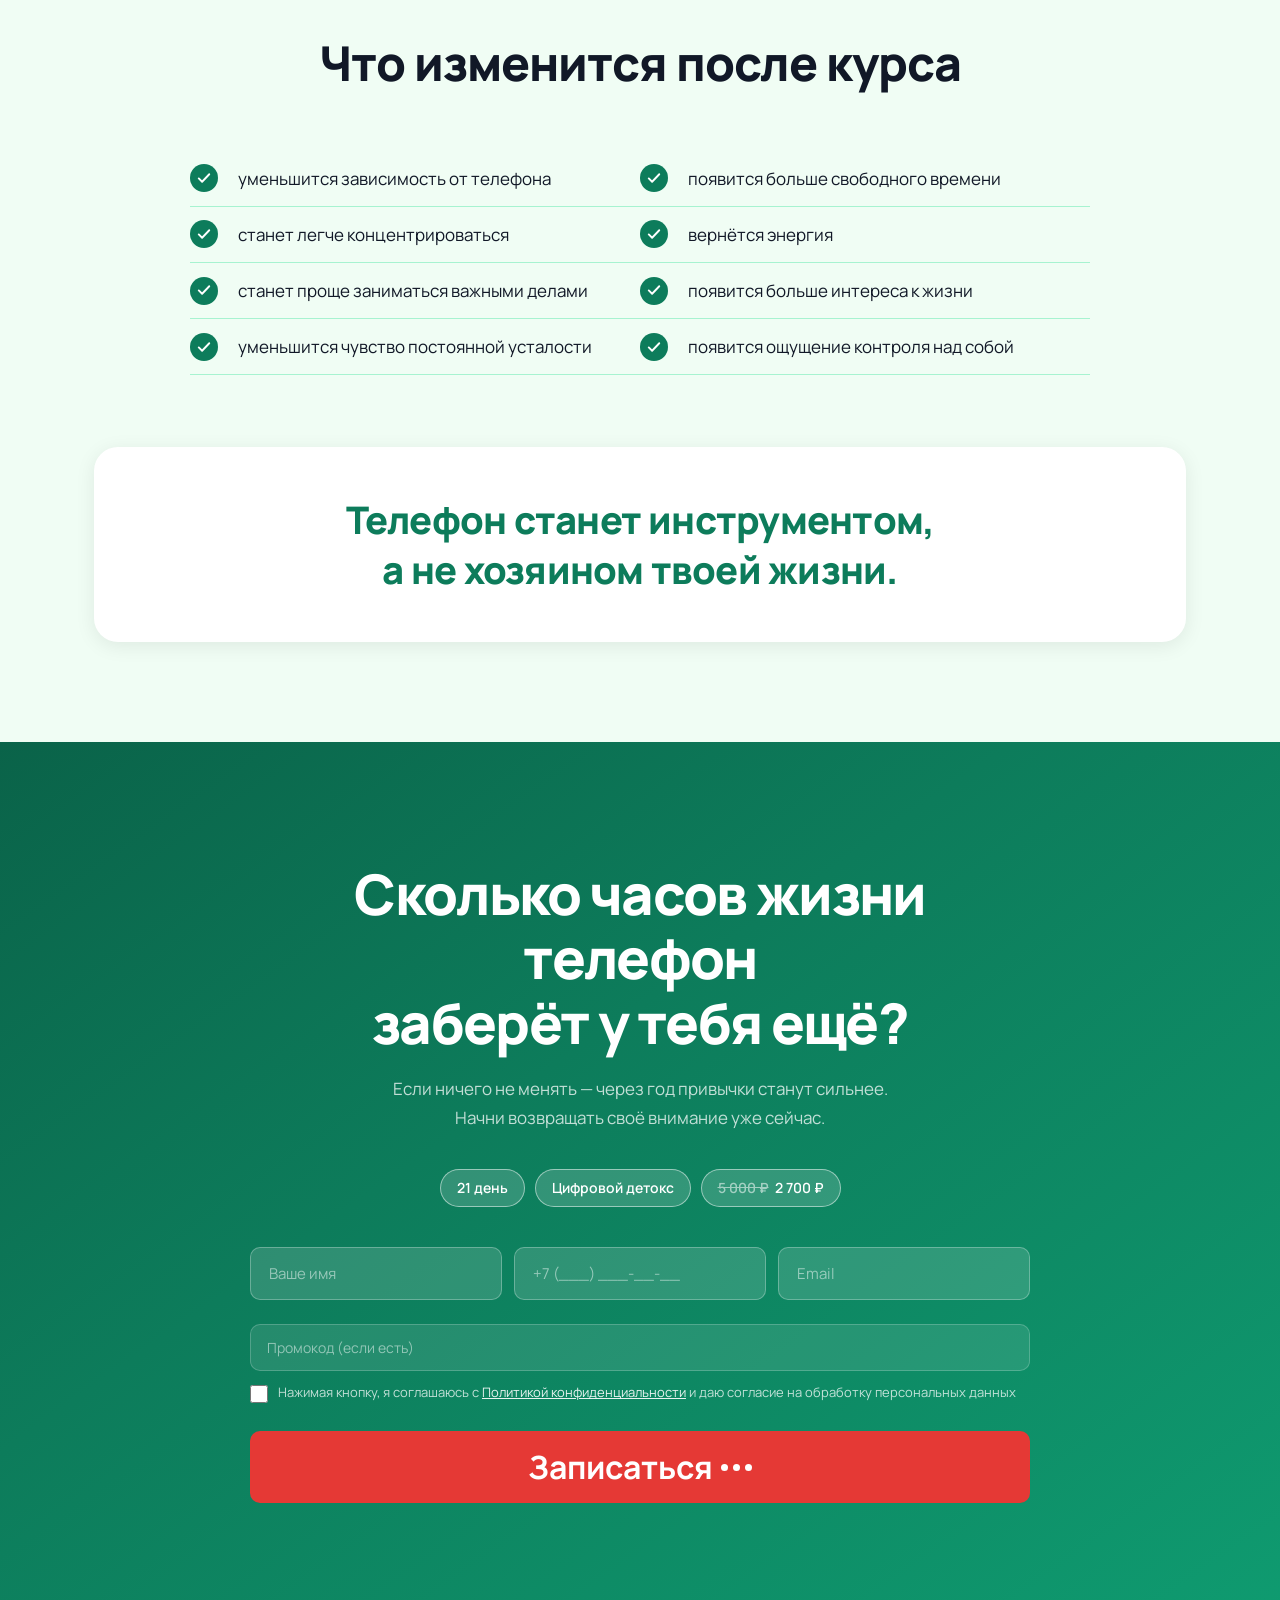
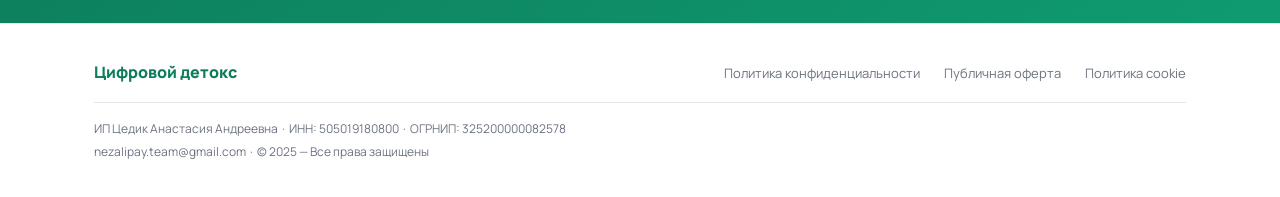
==== commit db67f88e: "redesign hero + author + price 2700, affiliate (ref + promo) - new hero «cinema»: fullscreen photo, " ====
--- a/index.html
+++ b/index.html
@@ -4,11 +4,11 @@
   <meta charset="UTF-8">
   <meta name="viewport" content="width=device-width, initial-scale=1.0, viewport-fit=cover">
   <title>Цифровой детокс — вернись к себе за 21 день</title>
-  <meta name="description" content="Онлайн-курс «Цифровой детокс»: 21 день в закрытом Telegram-канале. Верни энергию, внимание и контроль над своей жизнью. Старт 1 июня. 5000 ₽.">
+  <meta name="description" content="Онлайн-курс «Цифровой детокс»: 21 день в закрытом Telegram-канале. Верни энергию, внимание и контроль над своей жизнью. Старт 1 июня. 2700 ₽.">
   <link rel="preconnect" href="https://fonts.googleapis.com">
   <link rel="preconnect" href="https://fonts.gstatic.com" crossorigin>
-  <link href="https://fonts.googleapis.com/css2?family=Manrope:wght@400;500;600;700;800&display=swap" rel="stylesheet">
-  <link rel="stylesheet" href="style.css?v=8">
+  <link href="https://fonts.googleapis.com/css2?family=Syne:wght@700;800&family=Bebas+Neue&family=Manrope:wght@400;500;600;700;800&display=swap" rel="stylesheet">
+  <link rel="stylesheet" href="style.css?v=10">
   <!-- Yandex.Metrika counter -->
   <script type="text/javascript">
     (function(m,e,t,r,i,k,a){m[i]=m[i]||function(){(m[i].a=m[i].a||[]).push(arguments)};
@@ -34,24 +34,39 @@
 
   <main>
 
-    <!-- ===== БЛОК 1: HERO ===== -->
-    <section class="hero" id="hero">
-      <div class="hero__photo-badges">
-        <span class="hero__photo-badge">Цифровой детокс</span>
-        <span class="hero__photo-badge">21 день</span>
-        <span class="hero__photo-badge">Telegram-канал</span>
-      </div>
-      <div class="hero__photo-wrap">
-        <picture>
-          <source media="(max-width: 768px)" srcset="assets/mobile-hero.png">
-          <img src="assets/photo.png" alt="До и после цифрового детокса" class="hero__photo-top">
-        </picture>
-        <div class="hero__photo-overlay">
-          <p class="hero__overlay-text">Начни жить без тревоги,<br>лени и апатии</p>
-          <a href="#cta" class="btn btn--red">
-            Записаться
-          </a>
-        </div>
+    <!-- ===== БЛОК 1: HERO — КИНО-ГЕРОЙ ===== -->
+    <section class="hero hero--cinema" id="hero">
+      <img class="hero-cinema__img" src="assets/mobile-hero.png" alt="Цифровой детокс">
+      <div class="hero-cinema__grad"></div>
+
+      <div class="hero-cinema__top">
+        <div class="hero-cinema__timer-pill">
+          <div class="hero-cinema__timer-dot"></div>
+          <span id="hero-timer">1д 00ч 00м 00с</span>
+        </div>
+        <div class="hero-cinema__flow-badge">🚀 Первый поток</div>
+      </div>
+
+      <div class="hero-cinema__bottom">
+        <span class="hero-cinema__tag">Цифровой детокс · 21 день</span>
+        <h1 class="hero-cinema__h1">Живи<br>в реальности,<br>а не в экране</h1>
+        <p class="hero-cinema__sub">21 день без лишнего шума. Больше энергии,<br>фокуса и настоящих моментов.</p>
+        <div class="hero-cinema__chips">
+          <span class="hero-cinema__chip">🌿 Меньше стресса</span>
+          <span class="hero-cinema__chip">🎯 Больше фокуса</span>
+          <span class="hero-cinema__chip">⚡ Больше энергии</span>
+          <span class="hero-cinema__chip">👥 Живые отношения</span>
+        </div>
+        <a href="#cta" class="hero-cinema__cta">
+          <span class="hero-cinema__cta-left">
+            <span class="hero-cinema__cta-main">Записаться</span>
+            <span class="hero-cinema__cta-sub">→ перейти к оплате</span>
+          </span>
+          <span class="hero-cinema__cta-price">
+            <span class="hero-cinema__price-old">5 000 ₽</span>
+            <span class="hero-cinema__price-new">2 700 ₽</span>
+          </span>
+        </a>
       </div>
     </section>
 
@@ -267,35 +282,39 @@
     <!-- ===== БЛОК 7: АВТОР ===== -->
     <section class="section author-section" id="author">
       <div class="container">
-        <div class="author__gallery animate-in">
-          <div class="gallery-item" data-index="0">
-            <img src="assets/nik1.jpg" alt="Никита Вохмянин">
-          </div>
-          <div class="gallery-item" data-index="1">
-            <img src="assets/nik2.jpg" alt="Никита Вохмянин">
-          </div>
-          <div class="gallery-item" data-index="2">
-            <img src="assets/nik3.jpg" alt="Никита Вохмянин">
-          </div>
-        </div>
-        <div class="author__grid">
-          <div class="author__content animate-in">
-            <p class="author__label">Автор курса</p>
-            <h2 class="author__name">Никита Вохмянин</h2>
-            <p class="author__bio">Предприниматель. Несмотря на успех, семью и проекты, столкнулся с апатией, ленью и потерей интереса к жизни.</p>
-            <p class="author__bio">Годами искал причину: психологи, практики, переезды — ничего не помогало.</p>
-            <p class="author__bio">Позже осознал, что телефон и постоянное потребление контента забирают энергию, внимание и желание жить.</p>
-            <p class="author__bio">На основе личного опыта и научных данных разработал систему цифрового детокса, которая помогла вернуть концентрацию, мотивацию и внутреннюю энергию.</p>
-            <div class="author__stats">
-              <div class="author__stat">
-                <span class="author__stat-num">21</span>
-                <span class="author__stat-label">день практики</span>
-              </div>
-              <div class="author__stat">
-                <span class="author__stat-num">15–20</span>
-                <span class="author__stat-label">минут в день</span>
+        <p class="section__eyebrow">Автор</p>
+        <h2 class="section__title">Кто это создал</h2>
+
+        <div class="author-card animate-in">
+          <div class="author-swiper">
+            <div class="author-swiper__track">
+              <div class="author-swiper__item">
+                <img src="assets/nik2.jpg" alt="Никита Вохмянин" style="object-position: center 35%;">
+              </div>
+              <div class="author-swiper__item">
+                <img src="assets/nik1.jpg" alt="Никита Вохмянин" style="object-position: 18% 40%;">
+              </div>
+              <div class="author-swiper__item">
+                <img src="assets/nik3.jpg" alt="Никита Вохмянин" style="object-position: center 10%;">
               </div>
             </div>
+            <div class="author-swiper__dots">
+              <span class="author-swiper__dot active"></span>
+              <span class="author-swiper__dot"></span>
+              <span class="author-swiper__dot"></span>
+            </div>
+          </div>
+
+          <div class="author-card__header">
+            <div class="author-card__name">Никита Вохмянин</div>
+            <div class="author-card__role">Автор курса «Цифровой детокс»</div>
+          </div>
+
+          <div class="author-card__body">
+            <p class="author-card__bio">Несколько лет назад я поймал себя на том, что <strong>первые 40 минут после пробуждения</strong> просто лежал и скроллил. Без причины. Просто не мог остановиться.</p>
+            <p class="author-card__bio">Апатия, рассеянность, ощущение что <strong>жизнь проходит мимо</strong> — всё это было моим обычным фоном. Я читал про цифровую зависимость, но советы «просто удали соцсети» не работали.</p>
+            <p class="author-card__bio">Тогда я начал разбирать нейробиологию привычек и экономику внимания. Собрал систему из практик, которые <strong>работали без силы воли</strong>. За 21 день изменил своё утро, потом день, потом вечер.</p>
+            <p class="author-card__bio">Теперь я упаковал это в курс — чтобы ты прошёл тот же путь <strong>быстрее и с поддержкой</strong>.</p>
           </div>
         </div>
       </div>
@@ -343,7 +362,7 @@
           <div class="badges badges--outline">
             <span class="badge badge--outline">21 день</span>
             <span class="badge badge--outline">Цифровой детокс</span>
-            <span class="badge badge--outline">5 000 ₽</span>
+            <span class="badge badge--outline"><s style="opacity:.55;margin-right:6px">5 000 ₽</s>2 700 ₽</span>
           </div>
 
           <form id="lead-form-cta" class="lead-form lead-form--dark" novalidate>
@@ -357,6 +376,10 @@
               <div class="form-group">
                 <input type="email" name="email" placeholder="Email" autocomplete="email" required>
               </div>
+            </div>
+            <div class="form-promo">
+              <input type="text" name="promo" placeholder="Промокод (если есть)" autocomplete="off" maxlength="32" class="promo-input">
+              <div class="promo-hint" hidden></div>
             </div>
             <label class="form-consent">
               <input type="checkbox" name="consent" required>
@@ -397,6 +420,6 @@
   </footer>
 
   <script src="https://yookassa.ru/checkout-widget/v1/checkout-widget.js"></script>
-  <script src="main.js"></script>
+  <script src="main.js?v=3"></script>
 </body>
 </html>
--- a/style.css
+++ b/style.css
@@ -238,6 +238,38 @@
   background: rgba(239,68,68,0.15);
   color: #FCA5A5;
 }
+
+.form-promo { display: flex; flex-direction: column; gap: 6px; }
+.promo-input {
+  width: 100%;
+  padding: 13px 16px;
+  background: var(--gray-light);
+  border: 1.5px solid transparent;
+  border-radius: var(--radius-btn);
+  font-size: 14px;
+  color: var(--black);
+  text-transform: uppercase;
+  letter-spacing: 0.5px;
+  transition: border-color var(--trans), background var(--trans);
+  outline: none;
+}
+.promo-input::placeholder { color: var(--gray); text-transform: none; letter-spacing: 0; }
+.promo-input:focus { background: var(--white); border-color: var(--green); }
+.lead-form--dark .promo-input {
+  background: rgba(255,255,255,0.10);
+  border-color: rgba(255,255,255,0.20);
+  color: rgba(255,255,255,0.85);
+}
+.lead-form--dark .promo-input::placeholder { color: rgba(255,255,255,0.5); }
+.lead-form--dark .promo-input:focus {
+  background: rgba(255,255,255,0.18);
+  border-color: rgba(255,255,255,0.5);
+  color: #FFFFFF;
+}
+.promo-hint { font-size: 13px; padding: 0 4px; }
+.promo-hint.promo-valid   { color: #10B981; font-weight: 600; }
+.promo-hint.promo-invalid { color: rgba(255,255,255,0.55); }
+.lead-form:not(.lead-form--dark) .promo-hint.promo-invalid { color: var(--gray); }
 
 /* ===== BUTTONS ===== */
 .btn {
@@ -1034,3 +1066,286 @@
   .big-quote { padding: 28px 16px; }
   .big-quote__text { font-size: 22px; }
 }
+
+/* ═══════════════════════════════════════
+   HERO — КИНО-ГЕРОЙ
+═══════════════════════════════════════ */
+.hero--cinema {
+  position: relative !important;
+  height: 100svh !important;
+  min-height: 580px !important;
+  max-height: 900px !important;
+  display: flex !important;
+  flex-direction: column !important;
+  overflow: hidden !important;
+  padding: 0 !important;
+  background: none !important;
+}
+
+.hero-cinema__img {
+  position: absolute !important;
+  inset: 0;
+  width: 100% !important;
+  height: 100% !important;
+  object-fit: cover !important;
+  object-position: 65% top !important;
+  display: block;
+}
+
+.hero-cinema__grad {
+  position: absolute;
+  inset: 0;
+  background: linear-gradient(
+    to bottom,
+    rgba(18,18,8,.6)  0%,
+    rgba(18,18,8,.15) 20%,
+    rgba(18,18,8,.35) 45%,
+    rgba(18,18,8,.7)  68%,
+    rgba(18,18,8,.97) 100%
+  );
+  pointer-events: none;
+}
+
+.hero-cinema__top {
+  position: relative;
+  z-index: 3;
+  padding: 14px 16px 0;
+  display: flex;
+  align-items: center;
+  justify-content: space-between;
+}
+
+.hero-cinema__timer-pill {
+  background: #c8401a;
+  color: #fff;
+  font-size: 10px;
+  font-weight: 700;
+  padding: 5px 11px;
+  border-radius: 20px;
+  display: flex;
+  align-items: center;
+  gap: 5px;
+}
+
+.hero-cinema__timer-dot {
+  width: 5px; height: 5px;
+  border-radius: 50%;
+  background: rgba(255,255,255,.7);
+  animation: hz-blink 1.2s ease-in-out infinite;
+}
+
+@keyframes hz-blink { 0%,100%{opacity:1} 50%{opacity:.2} }
+
+.hero-cinema__flow-badge {
+  background: rgba(255,255,255,.12);
+  backdrop-filter: blur(10px);
+  -webkit-backdrop-filter: blur(10px);
+  border: 1px solid rgba(255,255,255,.2);
+  color: #fff;
+  font-size: 10px;
+  font-weight: 700;
+  padding: 5px 11px;
+  border-radius: 20px;
+  display: flex;
+  align-items: center;
+  gap: 5px;
+}
+
+.hero-cinema__bottom {
+  position: relative;
+  z-index: 3;
+  padding: 0 18px 22px;
+  margin-top: auto;
+}
+
+.hero-cinema__tag {
+  display: inline-block;
+  font-size: 9px;
+  font-weight: 700;
+  letter-spacing: .12em;
+  text-transform: uppercase;
+  color: rgba(255,255,255,.5);
+  margin-bottom: 8px;
+}
+
+.hero-cinema__h1 {
+  font-family: 'Syne', sans-serif;
+  font-weight: 800;
+  font-size: clamp(28px, 8vw, 38px);
+  line-height: 1.05;
+  letter-spacing: -.02em;
+  color: #fff;
+  margin-bottom: 8px;
+  text-shadow: 0 2px 20px rgba(0,0,0,.7), 0 1px 4px rgba(0,0,0,.9);
+}
+
+.hero-cinema__sub {
+  font-size: 12px;
+  color: rgba(255,255,255,.85);
+  line-height: 1.5;
+  margin-bottom: 16px;
+  text-shadow: 0 1px 8px rgba(0,0,0,.8);
+}
+
+.hero-cinema__chips {
+  display: flex;
+  flex-wrap: wrap;
+  gap: 6px;
+  margin-bottom: 18px;
+}
+
+.hero-cinema__chip {
+  background: rgba(255,255,255,.1);
+  backdrop-filter: blur(8px);
+  -webkit-backdrop-filter: blur(8px);
+  border: 1px solid rgba(255,255,255,.18);
+  color: rgba(255,255,255,.9);
+  font-size: 11px;
+  font-weight: 600;
+  padding: 6px 12px;
+  border-radius: 24px;
+}
+
+.hero-cinema__cta {
+  display: flex;
+  align-items: center;
+  justify-content: space-between;
+  background: #c8401a !important;
+  color: #fff !important;
+  padding: 16px 18px;
+  border-radius: 16px;
+  border: none;
+  width: 100%;
+  cursor: pointer;
+  text-decoration: none !important;
+  transition: transform .1s, opacity .1s;
+}
+.hero-cinema__cta:hover,
+.hero-cinema__cta:active { transform: scale(.98); opacity: .9; }
+
+.hero-cinema__cta-left { display: flex; flex-direction: column; }
+
+.hero-cinema__cta-main {
+  font-family: 'Syne', sans-serif;
+  font-weight: 800;
+  font-size: 20px;
+  display: block;
+}
+
+.hero-cinema__cta-sub {
+  font-size: 12px;
+  opacity: .55;
+  margin-top: 2px;
+  display: block;
+}
+
+.hero-cinema__cta-price {
+  background: rgba(255,255,255,.15);
+  border-radius: 10px;
+  padding: 8px 12px;
+  text-align: center;
+  flex-shrink: 0;
+}
+
+.hero-cinema__price-old {
+  font-size: 10px;
+  text-decoration: line-through;
+  opacity: .5;
+  display: block;
+  line-height: 1;
+  color: #fff;
+}
+
+.hero-cinema__price-new {
+  font-family: 'Bebas Neue', sans-serif;
+  font-weight: 400;
+  font-size: 22px;
+  letter-spacing: .03em;
+  display: block;
+  line-height: 1.1;
+  color: #fff;
+}
+
+/* ═══════════════════════════════════════
+   АВТОР — СВАЙП-ГАЛЕРЕЯ
+═══════════════════════════════════════ */
+.author-card {
+  background: #fff;
+  border-radius: 20px;
+  overflow: hidden;
+  border: 1px solid #d8d6c0;
+}
+
+.author-swiper { position: relative; }
+
+.author-swiper__track {
+  display: flex;
+  overflow-x: auto;
+  scroll-snap-type: x mandatory;
+  -webkit-overflow-scrolling: touch;
+  scrollbar-width: none;
+}
+.author-swiper__track::-webkit-scrollbar { display: none; }
+
+.author-swiper__item {
+  flex: 0 0 100%;
+  scroll-snap-align: start;
+  aspect-ratio: 3/4;
+  overflow: hidden;
+}
+
+.author-swiper__item img {
+  width: 100%;
+  height: 100%;
+  object-fit: cover;
+  display: block;
+}
+
+.author-swiper__dots {
+  position: absolute;
+  bottom: 10px;
+  left: 50%;
+  transform: translateX(-50%);
+  display: flex;
+  gap: 6px;
+}
+
+.author-swiper__dot {
+  width: 6px; height: 6px;
+  border-radius: 50%;
+  background: rgba(255,255,255,.45);
+  transition: background .2s, transform .2s;
+}
+.author-swiper__dot.active {
+  background: #fff;
+  transform: scale(1.3);
+}
+
+.author-card__header {
+  background: #1e1e0f;
+  padding: 16px 20px;
+}
+
+.author-card__name {
+  font-family: 'Syne', sans-serif;
+  font-weight: 700;
+  font-size: 17px;
+  color: #fff;
+  margin-bottom: 2px;
+}
+
+.author-card__role {
+  font-size: 11px;
+  color: rgba(255,255,255,.45);
+}
+
+.author-card__body { padding: 20px; }
+
+.author-card__bio {
+  font-size: 13px;
+  color: #7a7a58;
+  line-height: 1.7;
+  margin-bottom: 12px;
+}
+.author-card__bio:last-child { margin-bottom: 0; }
+.author-card__bio strong { color: #2d2d18; font-weight: 600; }
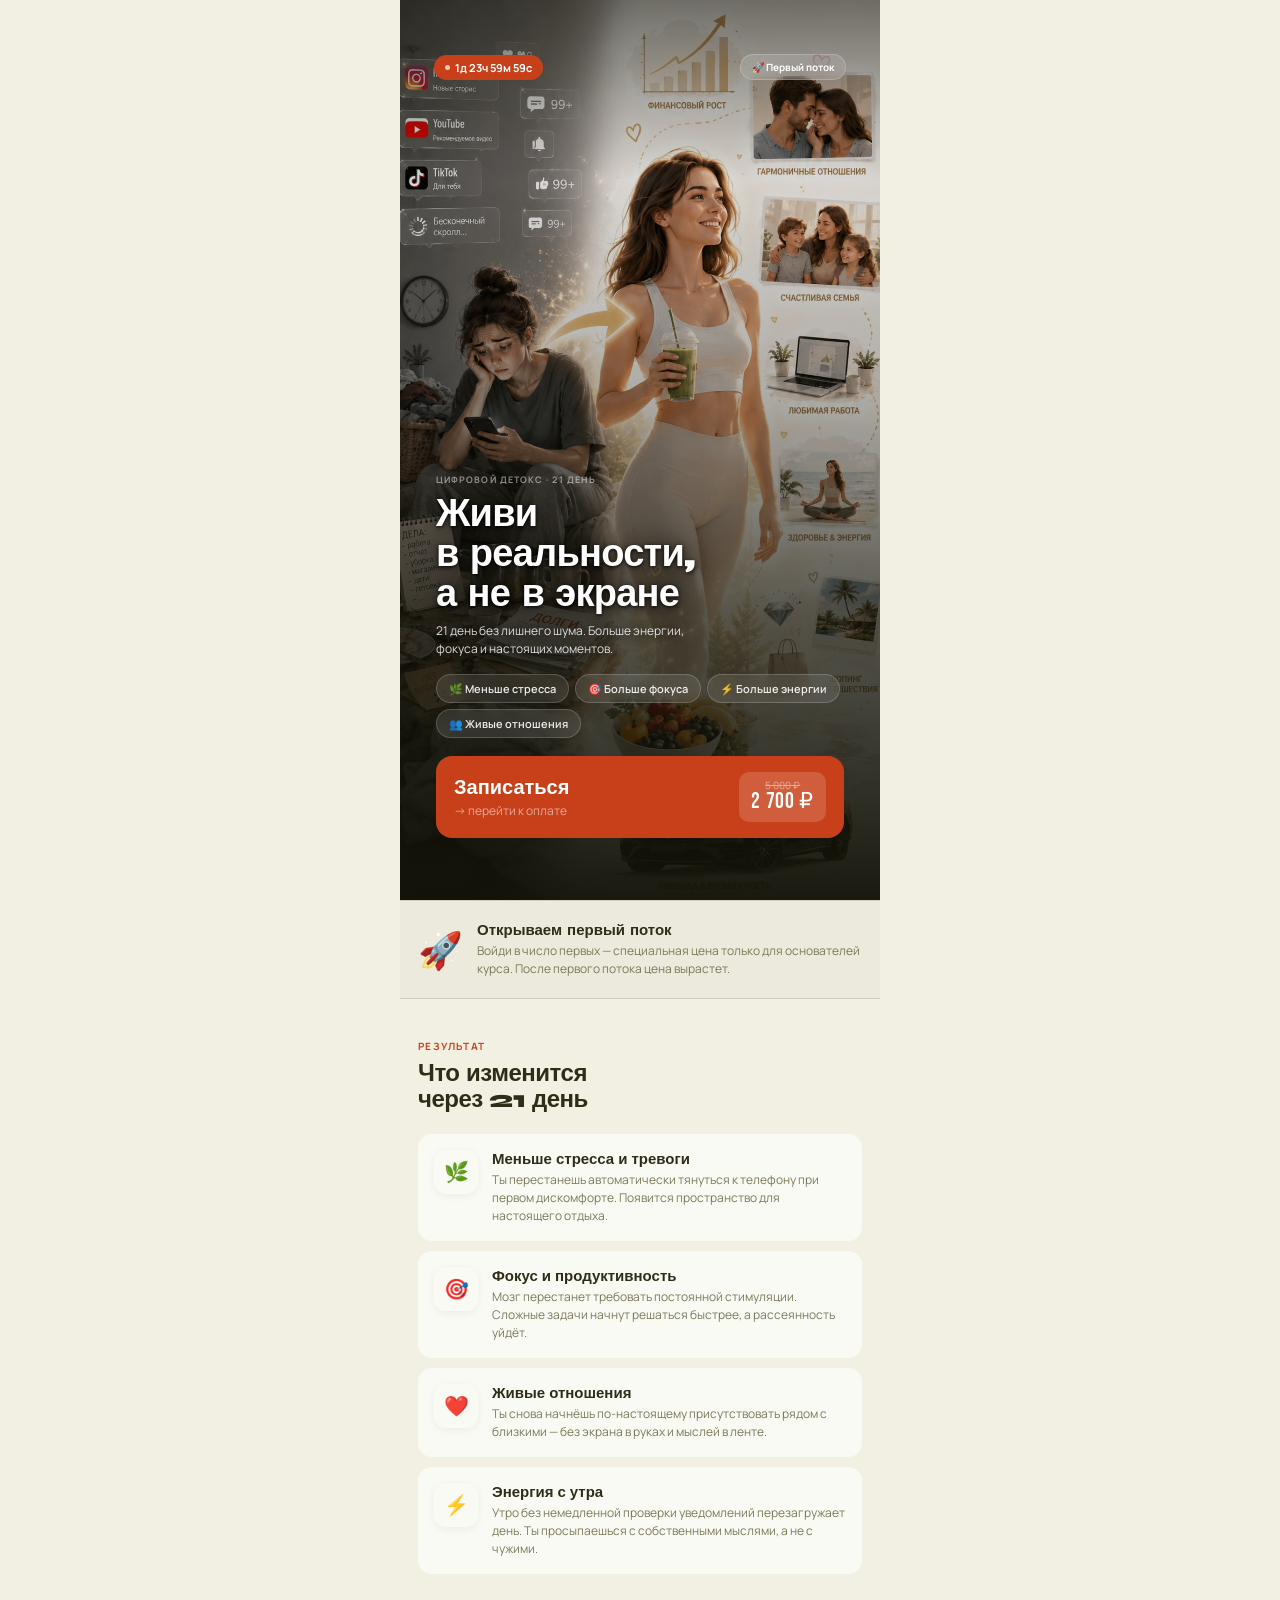
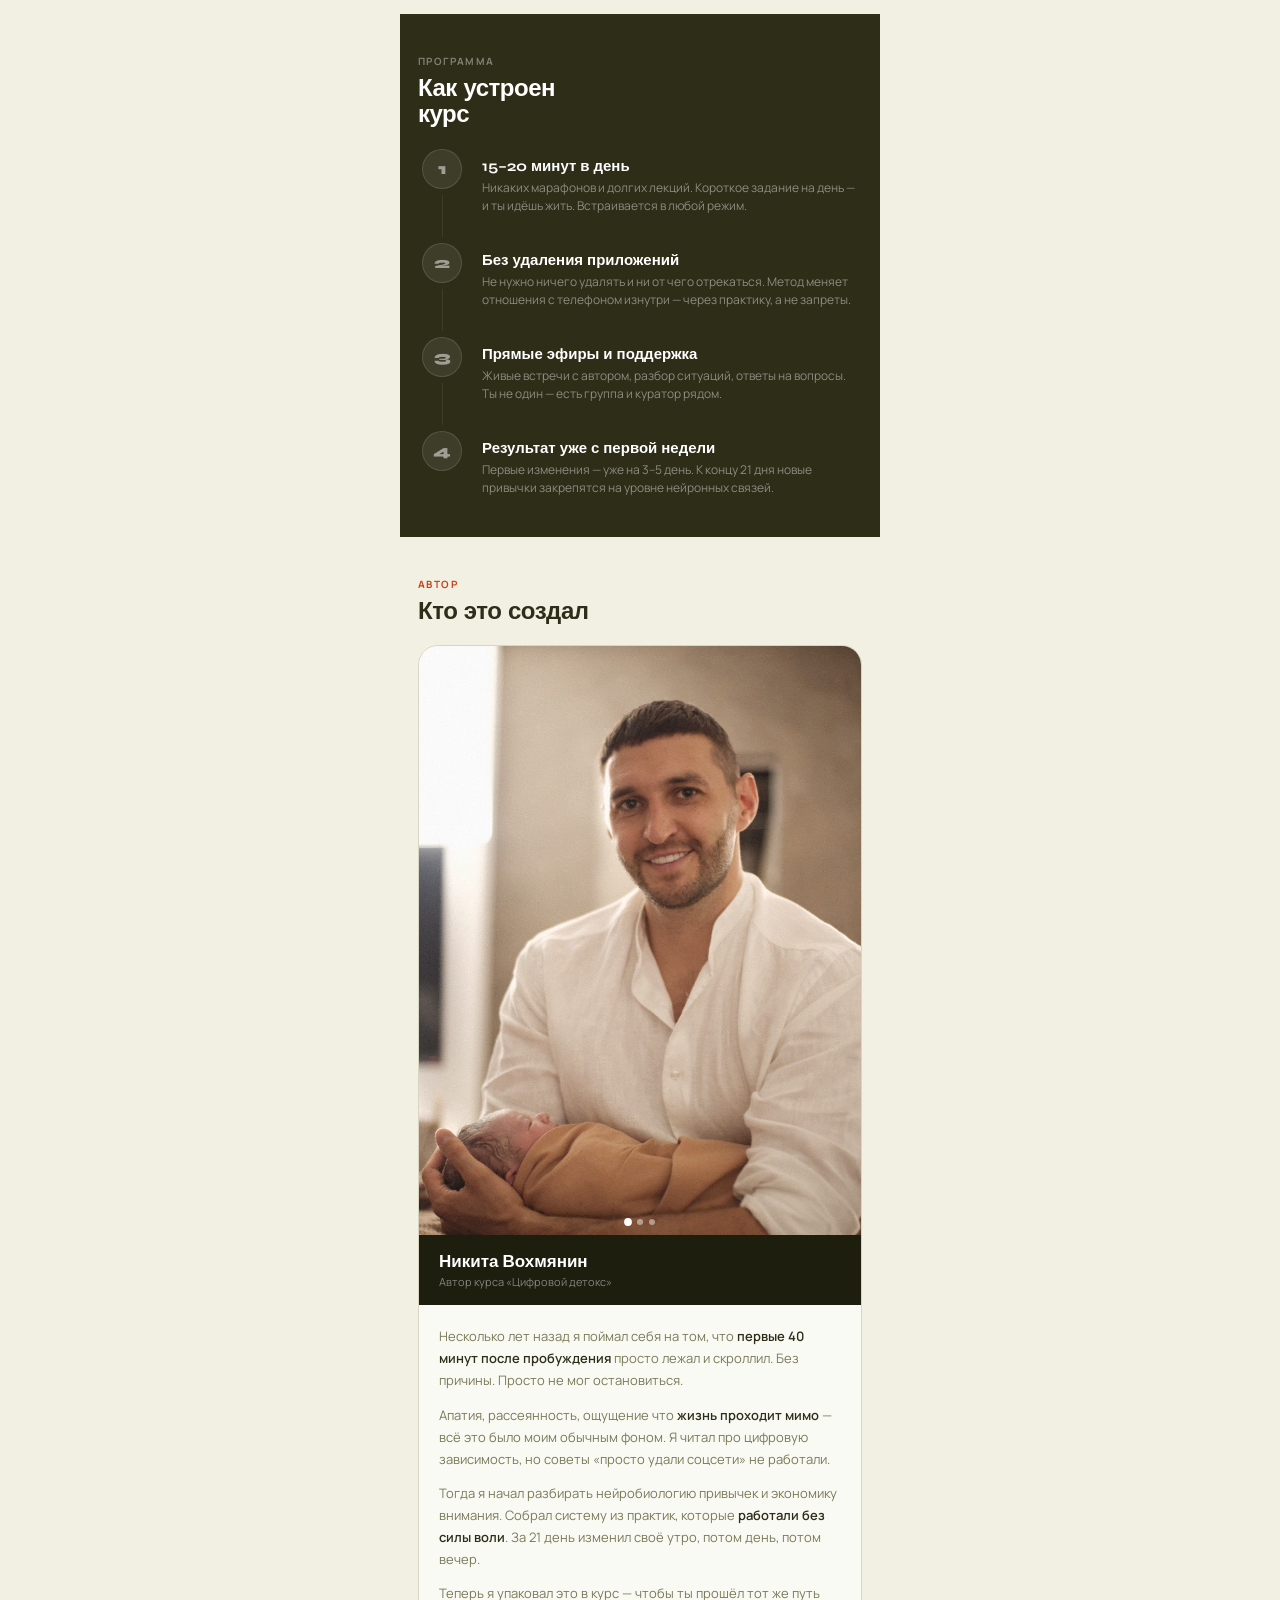
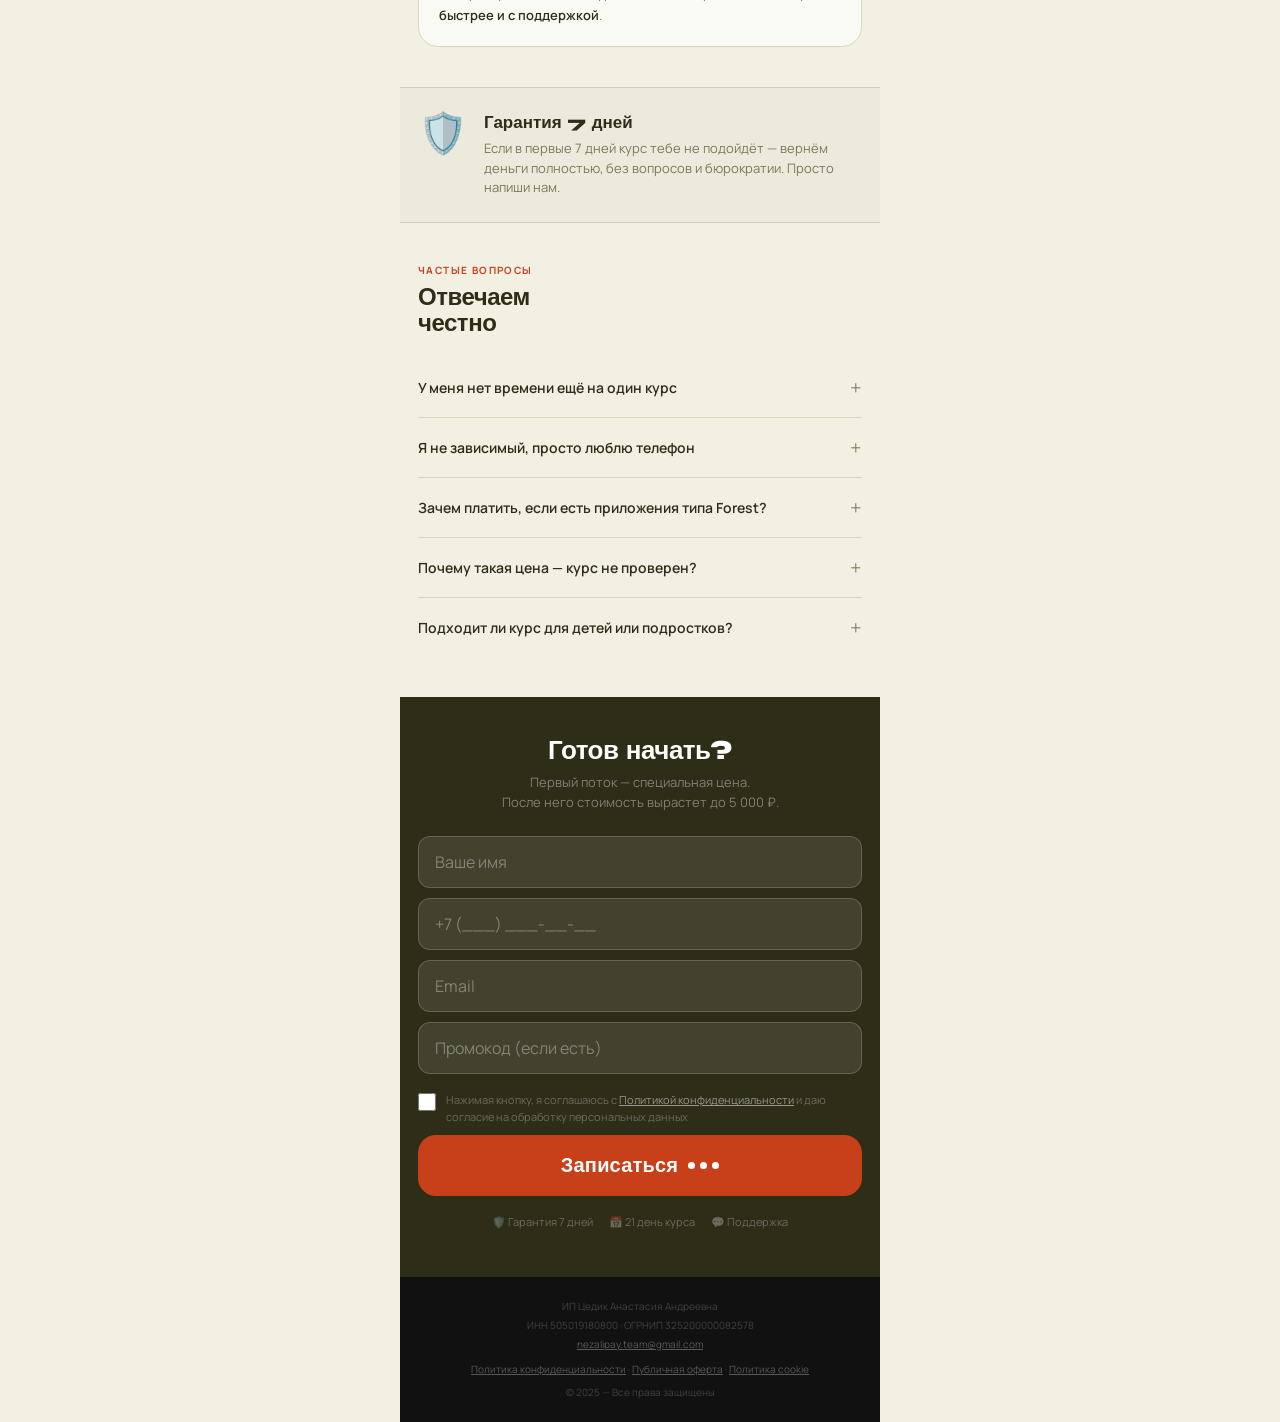
==== commit f3aaf7d5: "redesign: olive/warm cinema style, compact mobile layout - полностью переписан index.html: olive/cre" ====
--- a/index.html
+++ b/index.html
@@ -2,13 +2,13 @@
 <html lang="ru">
 <head>
   <meta charset="UTF-8">
-  <meta name="viewport" content="width=device-width, initial-scale=1.0, viewport-fit=cover">
+  <meta name="viewport" content="width=device-width, initial-scale=1.0, maximum-scale=1.0">
   <title>Цифровой детокс — вернись к себе за 21 день</title>
   <meta name="description" content="Онлайн-курс «Цифровой детокс»: 21 день в закрытом Telegram-канале. Верни энергию, внимание и контроль над своей жизнью. Старт 1 июня. 2700 ₽.">
   <link rel="preconnect" href="https://fonts.googleapis.com">
   <link rel="preconnect" href="https://fonts.gstatic.com" crossorigin>
-  <link href="https://fonts.googleapis.com/css2?family=Syne:wght@700;800&family=Bebas+Neue&family=Manrope:wght@400;500;600;700;800&display=swap" rel="stylesheet">
-  <link rel="stylesheet" href="style.css?v=10">
+  <link href="https://fonts.googleapis.com/css2?family=Syne:wght@700;800&family=Bebas+Neue&family=Manrope:wght@400;500;600;700&display=swap" rel="stylesheet">
+
   <!-- Yandex.Metrika counter -->
   <script type="text/javascript">
     (function(m,e,t,r,i,k,a){m[i]=m[i]||function(){(m[i].a=m[i].a||[]).push(arguments)};
@@ -18,8 +18,8 @@
     (window,document,"script","https://mc.yandex.ru/metrika/tag.js","ym");
     ym(109292733,"init",{clickmap:true,trackLinks:true,accurateTrackBounce:true,webvisor:true});
   </script>
-  <noscript><div><img src="https://mc.yandex.ru/watch/109292733" style="position:absolute;left:-9999px;" alt=""/></div></noscript>
-  <!-- /Yandex.Metrika counter -->
+  <noscript><div><img src="https://mc.yandex.ru/watch/109292733" style="position:absolute;left:-9999px;" alt=""></div></noscript>
+
   <!-- Google tag (gtag.js) -->
   <script async src="https://www.googletagmanager.com/gtag/js?id=G-D9HLMJ9QW0"></script>
   <script>
@@ -28,398 +28,295 @@
     gtag('js', new Date());
     gtag('config', 'G-D9HLMJ9QW0');
   </script>
+
+<style>
+*, *::before, *::after { margin: 0; padding: 0; box-sizing: border-box; }
+:root {
+  --red:    #c8401a;
+  --dark:   #2d2d18;
+  --cream:  #f2f0e3;
+  --warm:   #1e1e0f;
+  --muted:  #7a7a58;
+  --border: #d8d6c0;
+  --white:  #fafaf5;
+}
+html { scroll-behavior: smooth; }
+body {
+  background: var(--cream); color: var(--dark);
+  font-family: 'Manrope', sans-serif; -webkit-font-smoothing: antialiased;
+  max-width: 480px; margin: 0 auto; overflow-x: hidden;
+}
+/* HERO */
+.hero { position: relative; height: 100svh; min-height: 580px; max-height: 900px; display: flex; flex-direction: column; overflow: hidden; }
+.hero-img { position: absolute; inset: 0; width: 100%; height: 100%; object-fit: cover; object-position: 65% top; display: block; }
+.hero-grad { position: absolute; inset: 0; background: linear-gradient(to bottom, rgba(18,18,8,.6) 0%, rgba(18,18,8,.15) 20%, rgba(18,18,8,.35) 45%, rgba(18,18,8,.7) 68%, rgba(18,18,8,.97) 100%); pointer-events: none; }
+.hero-top { position: relative; z-index: 3; padding: 14px 16px 0; display: flex; align-items: center; justify-content: space-between; }
+.timer-pill { background: var(--red); color: #fff; font-size: 10px; font-weight: 700; padding: 5px 11px; border-radius: 20px; display: flex; align-items: center; gap: 5px; }
+.timer-dot { width: 5px; height: 5px; border-radius: 50%; background: rgba(255,255,255,.7); animation: blink 1.2s ease-in-out infinite; }
+@keyframes blink { 0%,100%{opacity:1} 50%{opacity:.2} }
+#hero-timer { font-size: 11px; }
+.flow-badge { background: rgba(255,255,255,.12); backdrop-filter: blur(10px); -webkit-backdrop-filter: blur(10px); border: 1px solid rgba(255,255,255,.2); color: #fff; font-size: 10px; font-weight: 700; padding: 5px 11px; border-radius: 20px; display: flex; align-items: center; gap: 5px; }
+.hero-bottom { position: relative; z-index: 3; padding: 0 18px 22px; margin-top: auto; }
+.hero-tag { display: inline-block; font-size: 9px; font-weight: 700; letter-spacing: .12em; text-transform: uppercase; color: rgba(255,255,255,.5); margin-bottom: 8px; }
+.hero-h1 { font-family: 'Syne', sans-serif; font-weight: 800; font-size: clamp(28px, 8vw, 38px); line-height: 1.05; letter-spacing: -.02em; color: #fff; margin-bottom: 8px; text-shadow: 0 2px 20px rgba(0,0,0,.7), 0 1px 4px rgba(0,0,0,.9); }
+.hero-sub { font-size: 12px; color: rgba(255,255,255,.85); line-height: 1.5; margin-bottom: 16px; text-shadow: 0 1px 8px rgba(0,0,0,.8); }
+.hero-chips { display: flex; flex-wrap: wrap; gap: 6px; margin-bottom: 18px; }
+.chip { background: rgba(255,255,255,.1); backdrop-filter: blur(8px); -webkit-backdrop-filter: blur(8px); border: 1px solid rgba(255,255,255,.18); color: rgba(255,255,255,.9); font-size: 11px; font-weight: 600; padding: 6px 12px; border-radius: 24px; }
+.hero-cta { display: flex; align-items: center; justify-content: space-between; background: var(--red); color: #fff; padding: 16px 18px; border-radius: 16px; border: none; width: 100%; cursor: pointer; text-decoration: none; transition: transform .1s, opacity .1s; }
+.hero-cta:active { transform: scale(.98); opacity: .9; }
+.cta-left-text { font-family: 'Syne', sans-serif; font-weight: 800; font-size: 20px; display: block; }
+.cta-sub-text { font-size: 12px; opacity: .55; margin-top: 2px; display: block; }
+.cta-price { background: rgba(255,255,255,.15); border-radius: 10px; padding: 8px 12px; text-align: center; flex-shrink: 0; }
+.price-old { font-size: 10px; text-decoration: line-through; opacity: .5; display: block; line-height: 1; }
+.price-new { font-family: 'Bebas Neue', sans-serif; font-weight: 400; font-size: 22px; display: block; line-height: 1.1; letter-spacing: .03em; }
+/* СЕКЦИИ */
+section { padding: 40px 18px; }
+.section-eyebrow { font-size: 10px; font-weight: 700; letter-spacing: .14em; text-transform: uppercase; color: var(--red); margin-bottom: 8px; }
+.section-h2 { font-family: 'Syne', sans-serif; font-weight: 800; font-size: 24px; line-height: 1.1; letter-spacing: -.02em; margin-bottom: 20px; }
+/* ПЕРВЫЙ ПОТОК */
+.flow-section { background: #eceadc; border-top: 1px solid #d0cebc; border-bottom: 1px solid #d0cebc; padding: 20px 18px; display: flex; align-items: center; gap: 14px; }
+.flow-icon { font-size: 36px; flex-shrink: 0; line-height: 1; }
+.flow-title { font-family: 'Syne', sans-serif; font-weight: 800; font-size: 15px; color: var(--dark); margin-bottom: 3px; }
+.flow-desc { font-size: 12px; color: var(--muted); line-height: 1.5; }
+/* БЕНЕФИТЫ */
+.benefits-section { background: var(--cream); }
+.benefit-card { background: var(--white); border-radius: 14px; padding: 16px; margin-bottom: 10px; display: flex; gap: 14px; align-items: flex-start; }
+.benefit-card:last-child { margin-bottom: 0; }
+.benefit-icon { width: 44px; height: 44px; border-radius: 12px; background: var(--white); display: flex; align-items: center; justify-content: center; font-size: 20px; flex-shrink: 0; box-shadow: 0 2px 8px rgba(0,0,0,.06); }
+.benefit-title { font-family: 'Syne', sans-serif; font-weight: 700; font-size: 15px; margin-bottom: 3px; }
+.benefit-desc { font-size: 12px; color: var(--muted); line-height: 1.5; }
+/* КАК УСТРОЕНО */
+.how-section { background: var(--dark); color: #fff; }
+.how-section .section-h2 { color: #fff; }
+.how-section .section-eyebrow { color: rgba(255,255,255,.4); }
+.steps { display: flex; flex-direction: column; }
+.step { display: grid; grid-template-columns: 48px 1fr; }
+.step-left { display: flex; flex-direction: column; align-items: center; }
+.step-num { width: 40px; height: 40px; border-radius: 50%; background: rgba(255,255,255,.08); border: 1px solid rgba(255,255,255,.12); display: flex; align-items: center; justify-content: center; font-family: 'Syne', sans-serif; font-weight: 800; font-size: 16px; color: rgba(255,255,255,.5); flex-shrink: 0; }
+.step-line { width: 1px; flex: 1; background: rgba(255,255,255,.08); margin: 6px 0; min-height: 32px; }
+.step-body { padding: 8px 0 28px 16px; }
+.step-title { font-family: 'Syne', sans-serif; font-weight: 700; font-size: 15px; color: #fff; margin-bottom: 4px; }
+.step-desc { font-size: 12px; color: rgba(255,255,255,.45); line-height: 1.5; }
+.step:last-child .step-body { padding-bottom: 0; }
+.step:last-child .step-line { display: none; }
+/* АВТОР */
+.author-section { background: var(--cream); }
+.author-card { background: var(--white); border-radius: 20px; overflow: hidden; border: 1px solid var(--border); }
+.author-swiper { position: relative; }
+.author-swiper__track { display: flex; overflow-x: auto; scroll-snap-type: x mandatory; -webkit-overflow-scrolling: touch; scrollbar-width: none; }
+.author-swiper__track::-webkit-scrollbar { display: none; }
+.author-swiper__item { flex: 0 0 100%; scroll-snap-align: start; aspect-ratio: 3/4; overflow: hidden; }
+.author-swiper__item img { width: 100%; height: 100%; object-fit: cover; display: block; }
+.author-swiper__dots { position: absolute; bottom: 10px; left: 50%; transform: translateX(-50%); display: flex; gap: 6px; }
+.author-swiper__dot { width: 6px; height: 6px; border-radius: 50%; background: rgba(255,255,255,.45); transition: background .2s, transform .2s; }
+.author-swiper__dot.active { background: #fff; transform: scale(1.3); }
+.author-top { background: var(--warm); padding: 16px 20px; }
+.author-name { font-family: 'Syne', sans-serif; font-weight: 700; font-size: 17px; color: #fff; margin-bottom: 2px; }
+.author-role { font-size: 11px; color: rgba(255,255,255,.45); }
+.author-body { padding: 20px; }
+.author-story { font-size: 13px; color: var(--muted); line-height: 1.7; }
+.author-story p { margin-bottom: 12px; }
+.author-story p:last-child { margin-bottom: 0; }
+.author-story strong { color: var(--dark); font-weight: 600; }
+/* ГАРАНТИЯ */
+.guarantee-section { background: #eceadc; border-top: 1px solid #d0cebc; border-bottom: 1px solid #d0cebc; padding: 24px 18px; }
+.guarantee-card { display: flex; gap: 16px; align-items: flex-start; }
+.guarantee-icon { font-size: 40px; flex-shrink: 0; line-height: 1; }
+.guarantee-title { font-family: 'Syne', sans-serif; font-weight: 800; font-size: 17px; color: var(--dark); margin-bottom: 6px; }
+.guarantee-desc { font-size: 13px; color: var(--muted); line-height: 1.5; }
+/* FAQ */
+.faq-section { background: var(--cream); }
+details { border-bottom: 1px solid var(--border); padding: 16px 0; }
+details:last-of-type { border-bottom: none; }
+summary { font-weight: 600; font-size: 14px; cursor: pointer; list-style: none; display: flex; justify-content: space-between; align-items: center; gap: 12px; color: var(--dark); }
+summary::-webkit-details-marker { display: none; }
+summary::after { content: '+'; font-size: 20px; color: var(--muted); font-weight: 300; flex-shrink: 0; transition: transform .2s; }
+details[open] summary::after { transform: rotate(45deg); }
+.faq-answer { font-size: 13px; color: var(--muted); line-height: 1.6; padding-top: 10px; }
+/* ФИНАЛЬНЫЙ CTA */
+.final-cta-section { background: var(--dark); padding: 40px 18px 48px; }
+.final-cta-title { font-family: 'Syne', sans-serif; font-weight: 800; font-size: 26px; color: #fff; line-height: 1.1; letter-spacing: -.02em; margin-bottom: 8px; text-align: center; }
+.final-cta-sub { font-size: 13px; color: rgba(255,255,255,.4); text-align: center; margin-bottom: 24px; line-height: 1.5; }
+/* Форма */
+.cta-form { display: flex; flex-direction: column; gap: 10px; margin-bottom: 14px; }
+.cta-form input { width: 100%; padding: 14px 16px; background: rgba(255,255,255,.1); border: 1.5px solid rgba(255,255,255,.18); border-radius: 12px; font-family: 'Manrope', sans-serif; font-size: 16px; color: #fff; outline: none; -webkit-appearance: none; transition: border-color .2s, background .2s; }
+.cta-form input::placeholder { color: rgba(255,255,255,.35); }
+.cta-form input:focus { background: rgba(255,255,255,.15); border-color: rgba(255,255,255,.5); }
+.cta-form input.input-error { border-color: #ef4444; background: rgba(239,68,68,.12); }
+.promo-hint { font-size: 12px; padding: 2px 0 0 2px; line-height: 1.4; }
+.promo-valid { color: #6ee7b7; }
+.promo-invalid { color: rgba(255,255,255,.35); }
+.form-consent { display: flex; gap: 10px; align-items: flex-start; cursor: pointer; padding: 4px 0; }
+.form-consent input[type="checkbox"] { width: 18px; height: 18px; min-width: 18px; padding: 0; border-radius: 4px; margin-top: 1px; accent-color: var(--red); cursor: pointer; }
+.form-consent span { font-size: 11px; color: rgba(255,255,255,.3); line-height: 1.5; }
+.form-consent a { color: rgba(255,255,255,.5); text-decoration: underline; }
+.form-error { font-size: 12px; color: #fca5a5; text-align: center; padding: 4px 0; }
+.submit-btn { display: flex; align-items: center; justify-content: center; gap: 10px; background: var(--red); color: #fff; padding: 18px 20px; border-radius: 18px; border: none; width: 100%; cursor: pointer; font-family: 'Syne', sans-serif; font-weight: 800; font-size: 20px; letter-spacing: .01em; transition: transform .1s, opacity .1s; margin-top: 6px; }
+.submit-btn:active { transform: scale(.98); opacity: .9; }
+.submit-btn:disabled { opacity: .65; cursor: default; }
+.btn__loader { display: flex; gap: 5px; align-items: center; }
+.loader-dot { width: 7px; height: 7px; border-radius: 50%; background: #fff; animation: ldot .8s ease-in-out infinite; }
+.loader-dot:nth-child(2) { animation-delay: .15s; }
+.loader-dot:nth-child(3) { animation-delay: .3s; }
+@keyframes ldot { 0%,100%{opacity:.3;transform:scale(.75)} 50%{opacity:1;transform:scale(1)} }
+.final-trust { display: flex; justify-content: center; gap: 16px; margin-top: 18px; flex-wrap: wrap; }
+.final-trust-item { display: flex; align-items: center; gap: 5px; font-size: 11px; color: rgba(255,255,255,.3); }
+/* FOOTER */
+footer { background: #111; padding: 20px 18px; font-size: 10px; color: rgba(255,255,255,.2); text-align: center; line-height: 1.9; }
+footer a { color: rgba(255,255,255,.3); text-decoration: underline; }
+</style>
 </head>
 <body>
 
-
-  <main>
-
-    <!-- ===== БЛОК 1: HERO — КИНО-ГЕРОЙ ===== -->
-    <section class="hero hero--cinema" id="hero">
-      <img class="hero-cinema__img" src="assets/mobile-hero.png" alt="Цифровой детокс">
-      <div class="hero-cinema__grad"></div>
-
-      <div class="hero-cinema__top">
-        <div class="hero-cinema__timer-pill">
-          <div class="hero-cinema__timer-dot"></div>
-          <span id="hero-timer">1д 00ч 00м 00с</span>
-        </div>
-        <div class="hero-cinema__flow-badge">🚀 Первый поток</div>
+<!-- HERO -->
+<section class="hero" id="top">
+  <img class="hero-img" src="assets/mobile-hero.png" alt="Цифровой детокс">
+  <div class="hero-grad"></div>
+  <div class="hero-top">
+    <div class="timer-pill"><div class="timer-dot"></div><span id="hero-timer">2д 00ч 00м 00с</span></div>
+    <div class="flow-badge">🚀 Первый поток</div>
+  </div>
+  <div class="hero-bottom">
+    <span class="hero-tag">Цифровой детокс · 21 день</span>
+    <h1 class="hero-h1">Живи<br>в реальности,<br>а не в экране</h1>
+    <p class="hero-sub">21 день без лишнего шума. Больше энергии,<br>фокуса и настоящих моментов.</p>
+    <div class="hero-chips">
+      <span class="chip">🌿 Меньше стресса</span>
+      <span class="chip">🎯 Больше фокуса</span>
+      <span class="chip">⚡ Больше энергии</span>
+      <span class="chip">👥 Живые отношения</span>
+    </div>
+    <a href="#final-cta" class="hero-cta">
+      <div><span class="cta-left-text">Записаться</span><span class="cta-sub-text">→ перейти к оплате</span></div>
+      <div class="cta-price"><span class="price-old">5 000 ₽</span><span class="price-new">2 700 ₽</span></div>
+    </a>
+  </div>
+</section>
+
+<!-- ПЕРВЫЙ ПОТОК -->
+<div class="flow-section">
+  <div class="flow-icon">🚀</div>
+  <div>
+    <div class="flow-title">Открываем первый поток</div>
+    <div class="flow-desc">Войди в число первых — специальная цена только для основателей курса. После первого потока цена вырастет.</div>
+  </div>
+</div>
+
+<!-- ЧТО ИЗМЕНИТСЯ -->
+<section class="benefits-section">
+  <p class="section-eyebrow">Результат</p>
+  <h2 class="section-h2">Что изменится<br>через 21 день</h2>
+  <div class="benefit-card"><div class="benefit-icon">🌿</div><div><div class="benefit-title">Меньше стресса и тревоги</div><div class="benefit-desc">Ты перестанешь автоматически тянуться к телефону при первом дискомфорте. Появится пространство для настоящего отдыха.</div></div></div>
+  <div class="benefit-card"><div class="benefit-icon">🎯</div><div><div class="benefit-title">Фокус и продуктивность</div><div class="benefit-desc">Мозг перестанет требовать постоянной стимуляции. Сложные задачи начнут решаться быстрее, а рассеянность уйдёт.</div></div></div>
+  <div class="benefit-card"><div class="benefit-icon">❤️</div><div><div class="benefit-title">Живые отношения</div><div class="benefit-desc">Ты снова начнёшь по-настоящему присутствовать рядом с близкими — без экрана в руках и мыслей в ленте.</div></div></div>
+  <div class="benefit-card"><div class="benefit-icon">⚡</div><div><div class="benefit-title">Энергия с утра</div><div class="benefit-desc">Утро без немедленной проверки уведомлений перезагружает день. Ты просыпаешься с собственными мыслями, а не с чужими.</div></div></div>
+</section>
+
+<!-- КАК УСТРОЕНО -->
+<section class="how-section" id="program">
+  <p class="section-eyebrow">Программа</p>
+  <h2 class="section-h2">Как устроен<br>курс</h2>
+  <div class="steps">
+    <div class="step"><div class="step-left"><div class="step-num">1</div><div class="step-line"></div></div><div class="step-body"><div class="step-title">15–20 минут в день</div><div class="step-desc">Никаких марафонов и долгих лекций. Короткое задание на день — и ты идёшь жить. Встраивается в любой режим.</div></div></div>
+    <div class="step"><div class="step-left"><div class="step-num">2</div><div class="step-line"></div></div><div class="step-body"><div class="step-title">Без удаления приложений</div><div class="step-desc">Не нужно ничего удалять и ни от чего отрекаться. Метод меняет отношения с телефоном изнутри — через практику, а не запреты.</div></div></div>
+    <div class="step"><div class="step-left"><div class="step-num">3</div><div class="step-line"></div></div><div class="step-body"><div class="step-title">Прямые эфиры и поддержка</div><div class="step-desc">Живые встречи с автором, разбор ситуаций, ответы на вопросы. Ты не один — есть группа и куратор рядом.</div></div></div>
+    <div class="step"><div class="step-left"><div class="step-num">4</div></div><div class="step-body"><div class="step-title">Результат уже с первой недели</div><div class="step-desc">Первые изменения — уже на 3–5 день. К концу 21 дня новые привычки закрепятся на уровне нейронных связей.</div></div></div>
+  </div>
+</section>
+
+<!-- ОБ АВТОРЕ -->
+<section class="author-section">
+  <p class="section-eyebrow">Автор</p>
+  <h2 class="section-h2">Кто это создал</h2>
+  <div class="author-card">
+    <div class="author-swiper">
+      <div class="author-swiper__track">
+        <div class="author-swiper__item"><img src="assets/nik2.jpg" alt="Никита Вохмянин" style="object-position: center 35%;"></div>
+        <div class="author-swiper__item"><img src="assets/nik1.jpg" alt="Никита Вохмянин" style="object-position: 18% 40%;"></div>
+        <div class="author-swiper__item"><img src="assets/nik3.jpg" alt="Никита Вохмянин" style="object-position: center 10%;"></div>
       </div>
-
-      <div class="hero-cinema__bottom">
-        <span class="hero-cinema__tag">Цифровой детокс · 21 день</span>
-        <h1 class="hero-cinema__h1">Живи<br>в реальности,<br>а не в экране</h1>
-        <p class="hero-cinema__sub">21 день без лишнего шума. Больше энергии,<br>фокуса и настоящих моментов.</p>
-        <div class="hero-cinema__chips">
-          <span class="hero-cinema__chip">🌿 Меньше стресса</span>
-          <span class="hero-cinema__chip">🎯 Больше фокуса</span>
-          <span class="hero-cinema__chip">⚡ Больше энергии</span>
-          <span class="hero-cinema__chip">👥 Живые отношения</span>
-        </div>
-        <a href="#cta" class="hero-cinema__cta">
-          <span class="hero-cinema__cta-left">
-            <span class="hero-cinema__cta-main">Записаться</span>
-            <span class="hero-cinema__cta-sub">→ перейти к оплате</span>
-          </span>
-          <span class="hero-cinema__cta-price">
-            <span class="hero-cinema__price-old">5 000 ₽</span>
-            <span class="hero-cinema__price-new">2 700 ₽</span>
-          </span>
-        </a>
+      <div class="author-swiper__dots">
+        <span class="author-swiper__dot active"></span>
+        <span class="author-swiper__dot"></span>
+        <span class="author-swiper__dot"></span>
       </div>
-    </section>
-
-    <!-- ===== БЛОК 2: УЗНАЁШЬ СЕБЯ? ===== -->
-    <section class="section recognize-section" id="recognize">
-      <div class="container">
-        <div class="section__header animate-in">
-          <h2 class="section__title">Телефон забирает у тебя<br>больше, чем время</h2>
-        </div>
-
-        <ul class="checklist">
-          <li class="checklist__item animate-in">берёшь телефон на 5 минут и исчезаешь на час</li>
-          <li class="checklist__item animate-in">постоянно проверяешь уведомления</li>
-          <li class="checklist__item animate-in">стало сложнее концентрироваться</li>
-          <li class="checklist__item animate-in">нет сил и энергии</li>
-          <li class="checklist__item animate-in">всё труднее читать книги</li>
-          <li class="checklist__item animate-in">сложно делать важные дела</li>
-          <li class="checklist__item animate-in">ничего особо не хочется</li>
-          <li class="checklist__item animate-in">день проходит, а ощущение, что ничего не сделал</li>
-        </ul>
-
-        <div class="big-quote animate-in">
-          <p class="big-quote__text">Проблема не в твоей слабой силе воли</p>
-        </div>
+    </div>
+    <div class="author-top">
+      <div class="author-name">Никита Вохмянин</div>
+      <div class="author-role">Автор курса «Цифровой детокс»</div>
+    </div>
+    <div class="author-body">
+      <div class="author-story">
+        <p>Несколько лет назад я поймал себя на том, что <strong>первые 40 минут после пробуждения</strong> просто лежал и скроллил. Без причины. Просто не мог остановиться.</p>
+        <p>Апатия, рассеянность, ощущение что <strong>жизнь проходит мимо</strong> — всё это было моим обычным фоном. Я читал про цифровую зависимость, но советы «просто удали соцсети» не работали.</p>
+        <p>Тогда я начал разбирать нейробиологию привычек и экономику внимания. Собрал систему из практик, которые <strong>работали без силы воли</strong>. За 21 день изменил своё утро, потом день, потом вечер.</p>
+        <p>Теперь я упаковал это в курс — чтобы ты прошёл тот же путь <strong>быстрее и с поддержкой</strong>.</p>
       </div>
-    </section>
-
-    <!-- ===== БЛОК 3: ВОЙНА ЗА ВНИМАНИЕ (тёмный) ===== -->
-    <section class="section section--dark war-section" id="war">
-      <div class="container">
-        <div class="animate-in">
-          <h2 class="section__title">Твой мозг изучают каждый день</h2>
-          <p class="war__intro">Раньше внимание людей забирали сигареты, алкоголь и телевизор. Сегодня это делает телефон. Социальные сети, приложения и алгоритмы ежедневно собирают информацию о тебе.</p>
-        </div>
-
-        <div class="war__track animate-in">
-          <p class="war__track-label">Они изучают:</p>
-          <ul class="war__pills">
-            <li>что тебя цепляет</li>
-            <li>когда тебе скучно</li>
-            <li>когда ты устаёшь</li>
-            <li>что вызывает у тебя эмоции</li>
-            <li>на чём ты задерживаешь взгляд</li>
-          </ul>
-        </div>
-
-        <div class="animate-in">
-          <p class="war__conclusion">Их задача проста: удерживать тебя внутри как можно дольше. Потому что чем больше времени ты проводишь в телефоне — тем больше на тебе зарабатывают.</p>
-        </div>
-
-        <div class="war__statement animate-in">
-          <p>За твоё внимание идёт<br>настоящая война</p>
-        </div>
-      </div>
-    </section>
-
-    <!-- ===== БЛОК 4: ЧТО УЗНАЕШЬ ===== -->
-    <section class="section learn-section" id="learn">
-      <div class="container">
-        <div class="section__header animate-in">
-          <h2 class="section__title">На курсе ты узнаешь</h2>
-        </div>
-
-        <div class="cards-grid">
-          <div class="card animate-in">
-            <span class="card__icon">✓</span>
-            <p>кто зарабатывает на твоём внимании</p>
-          </div>
-          <div class="card animate-in">
-            <span class="card__icon">✓</span>
-            <p>кому выгодно, чтобы ты сидел часами в телефоне</p>
-          </div>
-          <div class="card animate-in">
-            <span class="card__icon">✓</span>
-            <p>как работают механизмы цифровой зависимости</p>
-          </div>
-          <div class="card animate-in">
-            <span class="card__icon">✓</span>
-            <p>почему приложения так сложно закрыть</p>
-          </div>
-          <div class="card animate-in">
-            <span class="card__icon">✓</span>
-            <p>какие технологии заставляют возвращаться снова</p>
-          </div>
-          <div class="card animate-in">
-            <span class="card__icon">✓</span>
-            <p>как социальные сети управляют привычками</p>
-          </div>
-          <div class="card animate-in">
-            <span class="card__icon">✓</span>
-            <p>почему телефон стал машиной захвата внимания</p>
-          </div>
-          <div class="card animate-in">
-            <span class="card__icon">✓</span>
-            <p>как выйти из этой ловушки</p>
-          </div>
-        </div>
-      </div>
-    </section>
-
-    <!-- ===== БЛОК 5: ПРОГРАММА ===== -->
-    <section class="section section--tint program-section" id="program">
-      <div class="container">
-        <div class="section__header animate-in">
-          <h2 class="section__title">Не просто теория<br>Только практика</h2>
-        </div>
-
-        <div class="program__grid">
-          <ul class="program__list animate-in">
-            <li class="program__item">
-              <span class="program__num">01</span>
-              <span>Ежедневные задания</span>
-            </li>
-            <li class="program__item">
-              <span class="program__num">02</span>
-              <span>Прямые эфиры</span>
-            </li>
-            <li class="program__item">
-              <span class="program__num">03</span>
-              <span>Разбор механизмов манипуляций</span>
-            </li>
-            <li class="program__item">
-              <span class="program__num">04</span>
-              <span>Готовые настройки телефона</span>
-            </li>
-            <li class="program__item">
-              <span class="program__num">05</span>
-              <span>Техники против цифровой зависимости</span>
-            </li>
-            <li class="program__item">
-              <span class="program__num">06</span>
-              <span>Создание новых привычек</span>
-            </li>
-            <li class="program__item">
-              <span class="program__num">07</span>
-              <span>Поддержка участников</span>
-            </li>
-            <li class="program__item">
-              <span class="program__num">08</span>
-              <span>Понятные пошаговые инструкции</span>
-            </li>
-          </ul>
-
-          <div class="live-card animate-in">
-            <div class="live-card__tag">Прямые эфиры</div>
-            <h3 class="live-card__title">На эфирах разберём:</h3>
-            <ul class="live-card__list">
-              <li>Кто и как борется за ваше внимание</li>
-              <li>Кому выгодно, чтобы вы проводили часы в телефоне</li>
-              <li>Как устроены механизмы зависимости</li>
-              <li>Почему приложения знают ваши привычки лучше вас</li>
-              <li>Как вернуть контроль над своим вниманием и мышлением</li>
-            </ul>
-          </div>
-        </div>
-      </div>
-    </section>
-
-    <!-- ===== БЛОК 6: ДЕТИ ===== -->
-    <section class="section children-section" id="children">
-      <div class="container">
-        <div class="section__header animate-in">
-          <h2 class="section__title">А теперь самое<br>важное — дети</h2>
-        </div>
-
-        <div class="children__grid">
-          <div class="animate-in">
-            <p class="children__intro">Если взрослому человеку сложно сопротивляться алгоритмам, представьте ребёнка. Когда ребёнок с раннего возраста получает постоянный доступ к телефону, коротким видео, играм и бесконечной ленте, мозг начинает привыкать к быстрым удовольствиям.</p>
-            <p class="children__sub">Со временем родители замечают:</p>
-            <ul class="checklist checklist--compact">
-              <li class="checklist__item">ребёнку становится трудно долго удерживать внимание</li>
-              <li class="checklist__item">обычные игры и прогулки становятся скучными</li>
-              <li class="checklist__item">становится сложнее концентрироваться</li>
-              <li class="checklist__item">снижается интерес к обучению</li>
-              <li class="checklist__item">пропадает любопытство</li>
-            </ul>
-          </div>
-
-          <div class="skills-block animate-in">
-            <h3 class="skills-block__title">В детстве формируются<br>важнейшие навыки:</h3>
-            <div class="skills-grid">
-              <div class="skill-item">
-                <span class="skill-item__icon">&#9679;</span>
-                <span>Внимание</span>
-              </div>
-              <div class="skill-item">
-                <span class="skill-item__icon">&#9679;</span>
-                <span>Усидчивость</span>
-              </div>
-              <div class="skill-item">
-                <span class="skill-item__icon">&#9679;</span>
-                <span>Интерес к познанию</span>
-              </div>
-              <div class="skill-item">
-                <span class="skill-item__icon">&#9679;</span>
-                <span>Общение</span>
-              </div>
-              <div class="skill-item">
-                <span class="skill-item__icon">&#9679;</span>
-                <span>Достижение целей</span>
-              </div>
-            </div>
-            <p class="skills-block__note">Если большую часть времени внимание ребёнка постоянно забирает экран, эти навыки могут развиваться слабее.</p>
-          </div>
-        </div>
-
-        <div class="children__quote animate-in">
-          <p>Наша задача — не забрать<br>телефон у детей<br>Наша задача — не позволить<br>телефону забрать у них детство</p>
-        </div>
-      </div>
-    </section>
-
-    <!-- ===== БЛОК 7: АВТОР ===== -->
-    <section class="section author-section" id="author">
-      <div class="container">
-        <p class="section__eyebrow">Автор</p>
-        <h2 class="section__title">Кто это создал</h2>
-
-        <div class="author-card animate-in">
-          <div class="author-swiper">
-            <div class="author-swiper__track">
-              <div class="author-swiper__item">
-                <img src="assets/nik2.jpg" alt="Никита Вохмянин" style="object-position: center 35%;">
-              </div>
-              <div class="author-swiper__item">
-                <img src="assets/nik1.jpg" alt="Никита Вохмянин" style="object-position: 18% 40%;">
-              </div>
-              <div class="author-swiper__item">
-                <img src="assets/nik3.jpg" alt="Никита Вохмянин" style="object-position: center 10%;">
-              </div>
-            </div>
-            <div class="author-swiper__dots">
-              <span class="author-swiper__dot active"></span>
-              <span class="author-swiper__dot"></span>
-              <span class="author-swiper__dot"></span>
-            </div>
-          </div>
-
-          <div class="author-card__header">
-            <div class="author-card__name">Никита Вохмянин</div>
-            <div class="author-card__role">Автор курса «Цифровой детокс»</div>
-          </div>
-
-          <div class="author-card__body">
-            <p class="author-card__bio">Несколько лет назад я поймал себя на том, что <strong>первые 40 минут после пробуждения</strong> просто лежал и скроллил. Без причины. Просто не мог остановиться.</p>
-            <p class="author-card__bio">Апатия, рассеянность, ощущение что <strong>жизнь проходит мимо</strong> — всё это было моим обычным фоном. Я читал про цифровую зависимость, но советы «просто удали соцсети» не работали.</p>
-            <p class="author-card__bio">Тогда я начал разбирать нейробиологию привычек и экономику внимания. Собрал систему из практик, которые <strong>работали без силы воли</strong>. За 21 день изменил своё утро, потом день, потом вечер.</p>
-            <p class="author-card__bio">Теперь я упаковал это в курс — чтобы ты прошёл тот же путь <strong>быстрее и с поддержкой</strong>.</p>
-          </div>
-        </div>
-      </div>
-    </section>
-
-    <!-- Лайтбокс -->
-    <div class="lightbox" id="lightbox">
-      <button class="lightbox__close" id="lb-close">✕</button>
-      <button class="lightbox__prev" id="lb-prev">‹</button>
-      <img class="lightbox__img" id="lb-img" src="" alt="">
-      <button class="lightbox__next" id="lb-next">›</button>
-    </div>
-
-    <!-- ===== БЛОК 8: РЕЗУЛЬТАТ ===== -->
-    <section class="section section--tint results-section" id="results">
-      <div class="container">
-        <div class="section__header animate-in">
-          <h2 class="section__title">Что изменится после курса</h2>
-        </div>
-
-        <ul class="checklist checklist--two-col animate-in">
-          <li class="checklist__item">уменьшится зависимость от телефона</li>
-          <li class="checklist__item">появится больше свободного времени</li>
-          <li class="checklist__item">станет легче концентрироваться</li>
-          <li class="checklist__item">вернётся энергия</li>
-          <li class="checklist__item">станет проще заниматься важными делами</li>
-          <li class="checklist__item">появится больше интереса к жизни</li>
-          <li class="checklist__item">уменьшится чувство постоянной усталости</li>
-          <li class="checklist__item">появится ощущение контроля над собой</li>
-        </ul>
-
-        <div class="results__quote animate-in">
-          <p>Телефон станет инструментом,<br>а не хозяином твоей жизни.</p>
-        </div>
-      </div>
-    </section>
-
-    <!-- ===== БЛОК 9: ФИНАЛЬНЫЙ CTA ===== -->
-    <section class="section cta-section" id="cta">
-      <div class="container">
-        <div class="cta__inner animate-in">
-          <h2 class="cta__title">Сколько часов жизни телефон<br>заберёт у тебя ещё?</h2>
-          <p class="cta__text">Если ничего не менять — через год привычки станут сильнее.<br>Начни возвращать своё внимание уже сейчас.</p>
-
-          <div class="badges badges--outline">
-            <span class="badge badge--outline">21 день</span>
-            <span class="badge badge--outline">Цифровой детокс</span>
-            <span class="badge badge--outline"><s style="opacity:.55;margin-right:6px">5 000 ₽</s>2 700 ₽</span>
-          </div>
-
-          <form id="lead-form-cta" class="lead-form lead-form--dark" novalidate>
-            <div class="form-row">
-              <div class="form-group">
-                <input type="text" name="name" placeholder="Ваше имя" autocomplete="name" required>
-              </div>
-              <div class="form-group">
-                <input type="tel" name="phone" placeholder="+7 (___) ___-__-__" autocomplete="tel" required>
-              </div>
-              <div class="form-group">
-                <input type="email" name="email" placeholder="Email" autocomplete="email" required>
-              </div>
-            </div>
-            <div class="form-promo">
-              <input type="text" name="promo" placeholder="Промокод (если есть)" autocomplete="off" maxlength="32" class="promo-input">
-              <div class="promo-hint" hidden></div>
-            </div>
-            <label class="form-consent">
-              <input type="checkbox" name="consent" required>
-              <span>Нажимая кнопку, я соглашаюсь с <a href="privacy.html" target="_blank">Политикой конфиденциальности</a> и даю согласие на обработку персональных данных</span>
-            </label>
-            <div class="form-error" id="form-cta-error" hidden></div>
-            <button type="submit" class="btn btn--red btn--full">
-              <span class="btn__text">Записаться</span>
-              <span class="btn__loader" hidden>
-                <span class="loader-dot"></span>
-                <span class="loader-dot"></span>
-                <span class="loader-dot"></span>
-              </span>
-            </button>
-          </form>
-          <div id="yookassa-widget" hidden></div>
-        </div>
-      </div>
-    </section>
-
-  </main>
-
-  <footer class="site-footer">
-    <div class="container">
-      <div class="footer__inner">
-        <p class="footer__logo">Цифровой детокс</p>
-        <nav class="footer__links">
-          <a href="privacy.html">Политика конфиденциальности</a>
-          <a href="offer.html">Публичная оферта</a>
-          <a href="cookie.html">Политика cookie</a>
-        </nav>
-      </div>
-      <div class="footer__legal">
-        <p>ИП Цедик Анастасия Андреевна &nbsp;·&nbsp; ИНН: 505019180800 &nbsp;·&nbsp; ОГРНИП: 325200000082578</p>
-        <p><a href="mailto:nezalipay.team@gmail.com">nezalipay.team@gmail.com</a> &nbsp;·&nbsp; © 2025 — Все права защищены</p>
-      </div>
-    </div>
-  </footer>
-
-  <script src="https://yookassa.ru/checkout-widget/v1/checkout-widget.js"></script>
-  <script src="main.js?v=3"></script>
+    </div>
+  </div>
+</section>
+
+<!-- ГАРАНТИЯ -->
+<div class="guarantee-section">
+  <div class="guarantee-card">
+    <div class="guarantee-icon">🛡️</div>
+    <div><div class="guarantee-title">Гарантия 7 дней</div><div class="guarantee-desc">Если в первые 7 дней курс тебе не подойдёт — вернём деньги полностью, без вопросов и бюрократии. Просто напиши нам.</div></div>
+  </div>
+</div>
+
+<!-- FAQ -->
+<section class="faq-section">
+  <p class="section-eyebrow">Частые вопросы</p>
+  <h2 class="section-h2">Отвечаем<br>честно</h2>
+  <details><summary>У меня нет времени ещё на один курс</summary><div class="faq-answer">15–20 минут в день — это меньше, чем один заход в Instagram. Курс специально устроен так, чтобы вписываться в любой ритм. Большинство заданий можно делать в транспорте или перед сном.</div></details>
+  <details><summary>Я не зависимый, просто люблю телефон</summary><div class="faq-answer">Зависимость — это громкое слово. Если ты иногда ловишь себя за бесцельным скроллингом, откладываешь важное ради ленты или проверяешь телефон без причины — курс про тебя. Это не патология, это просто привычка. И её можно изменить.</div></details>
+  <details><summary>Зачем платить, если есть приложения типа Forest?</summary><div class="faq-answer">Приложения блокируют симптом, а не причину. Курс работает с тем, почему ты вообще тянешься к телефону — со скукой, тревогой, привычкой искать стимуляцию. После курса не нужно никаких блокировщиков.</div></details>
+  <details><summary>Почему такая цена — курс не проверен?</summary><div class="faq-answer">Всё верно — это первый поток, и мы это не скрываем. Именно поэтому цена специальная. Ты получаешь прямой доступ к автору, живые эфиры и максимальное внимание. Плюс гарантия возврата — никакого риска.</div></details>
+  <details><summary>Подходит ли курс для детей или подростков?</summary><div class="faq-answer">Курс создан для взрослых, но многие техники отлично работают и с детьми — особенно если родитель проходит курс сам и показывает пример. Отдельной программы для детей пока нет.</div></details>
+</section>
+
+<!-- ФИНАЛЬНЫЙ CTA -->
+<section class="final-cta-section" id="final-cta">
+  <div class="final-cta-title">Готов начать?</div>
+  <div class="final-cta-sub">Первый поток — специальная цена.<br>После него стоимость вырастет до 5 000 ₽.</div>
+  <form id="lead-form-cta" novalidate>
+    <div class="cta-form">
+      <input type="text"  name="name"  placeholder="Ваше имя"             autocomplete="name"  required>
+      <input type="tel"   name="phone" placeholder="+7 (___) ___-__-__"   autocomplete="tel"   required>
+      <input type="email" name="email" placeholder="Email"                autocomplete="email" required>
+      <input type="text"  name="promo" placeholder="Промокод (если есть)" autocomplete="off" maxlength="32">
+      <div class="promo-hint" hidden></div>
+    </div>
+    <label class="form-consent">
+      <input type="checkbox" name="consent" required>
+      <span>Нажимая кнопку, я соглашаюсь с <a href="privacy.html" target="_blank">Политикой конфиденциальности</a> и даю согласие на обработку персональных данных</span>
+    </label>
+    <div class="form-error" id="form-cta-error" hidden></div>
+    <button type="submit" class="submit-btn">
+      <span class="btn__text">Записаться</span>
+      <span class="btn__loader" hidden>
+        <span class="loader-dot"></span><span class="loader-dot"></span><span class="loader-dot"></span>
+      </span>
+    </button>
+  </form>
+  <div id="yookassa-widget" hidden></div>
+  <div class="final-trust">
+    <div class="final-trust-item">🛡️ Гарантия 7 дней</div>
+    <div class="final-trust-item">📅 21 день курса</div>
+    <div class="final-trust-item">💬 Поддержка</div>
+  </div>
+</section>
+
+<!-- FOOTER -->
+<footer>
+  <p>ИП Цедик Анастасия Андреевна</p>
+  <p>ИНН 505019180800 · ОГРНИП 325200000082578</p>
+  <p><a href="mailto:nezalipay.team@gmail.com">nezalipay.team@gmail.com</a></p>
+  <p style="margin-top:6px"><a href="privacy.html">Политика конфиденциальности</a> · <a href="offer.html">Публичная оферта</a> · <a href="cookie.html">Политика cookie</a></p>
+  <p style="margin-top:4px">© 2025 — Все права защищены</p>
+</footer>
+
+<script src="https://yookassa.ru/checkout-widget/v1/checkout-widget.js"></script>
+<script src="main.js?v=4"></script>
 </body>
 </html>
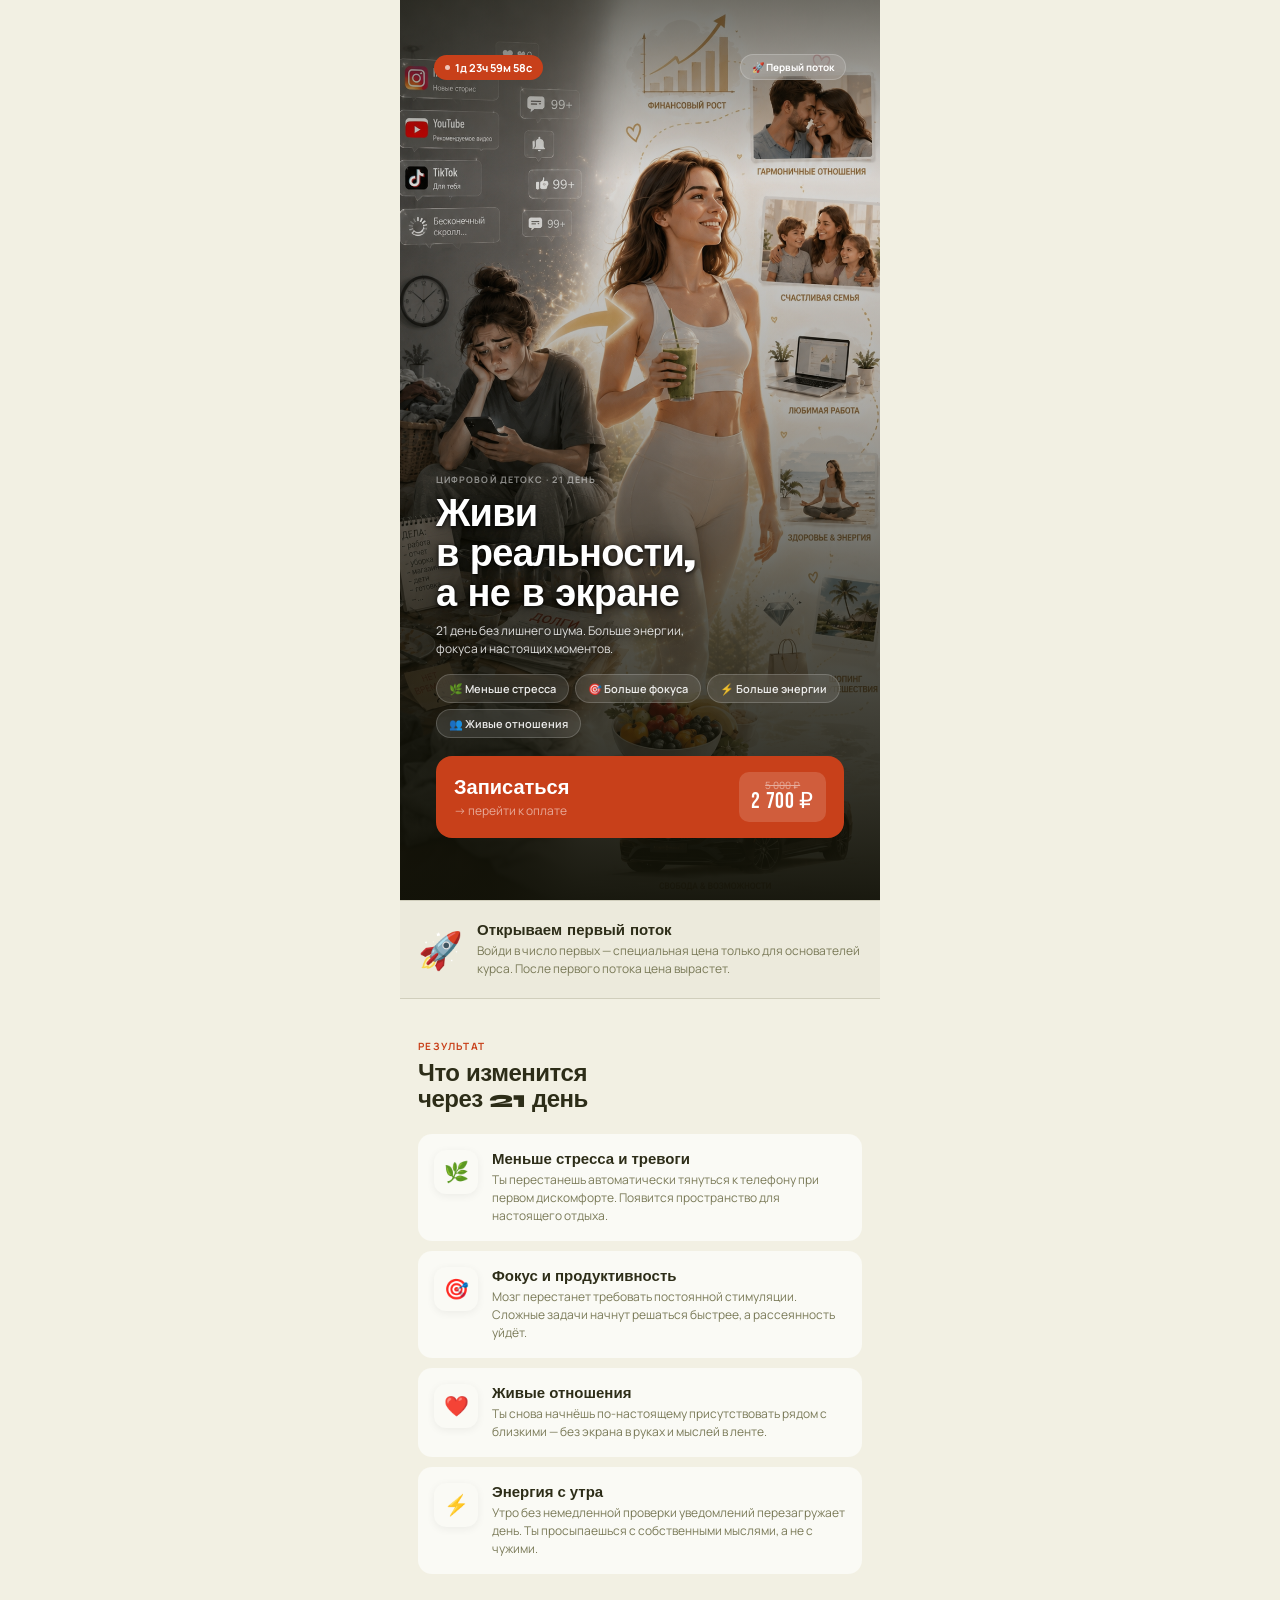
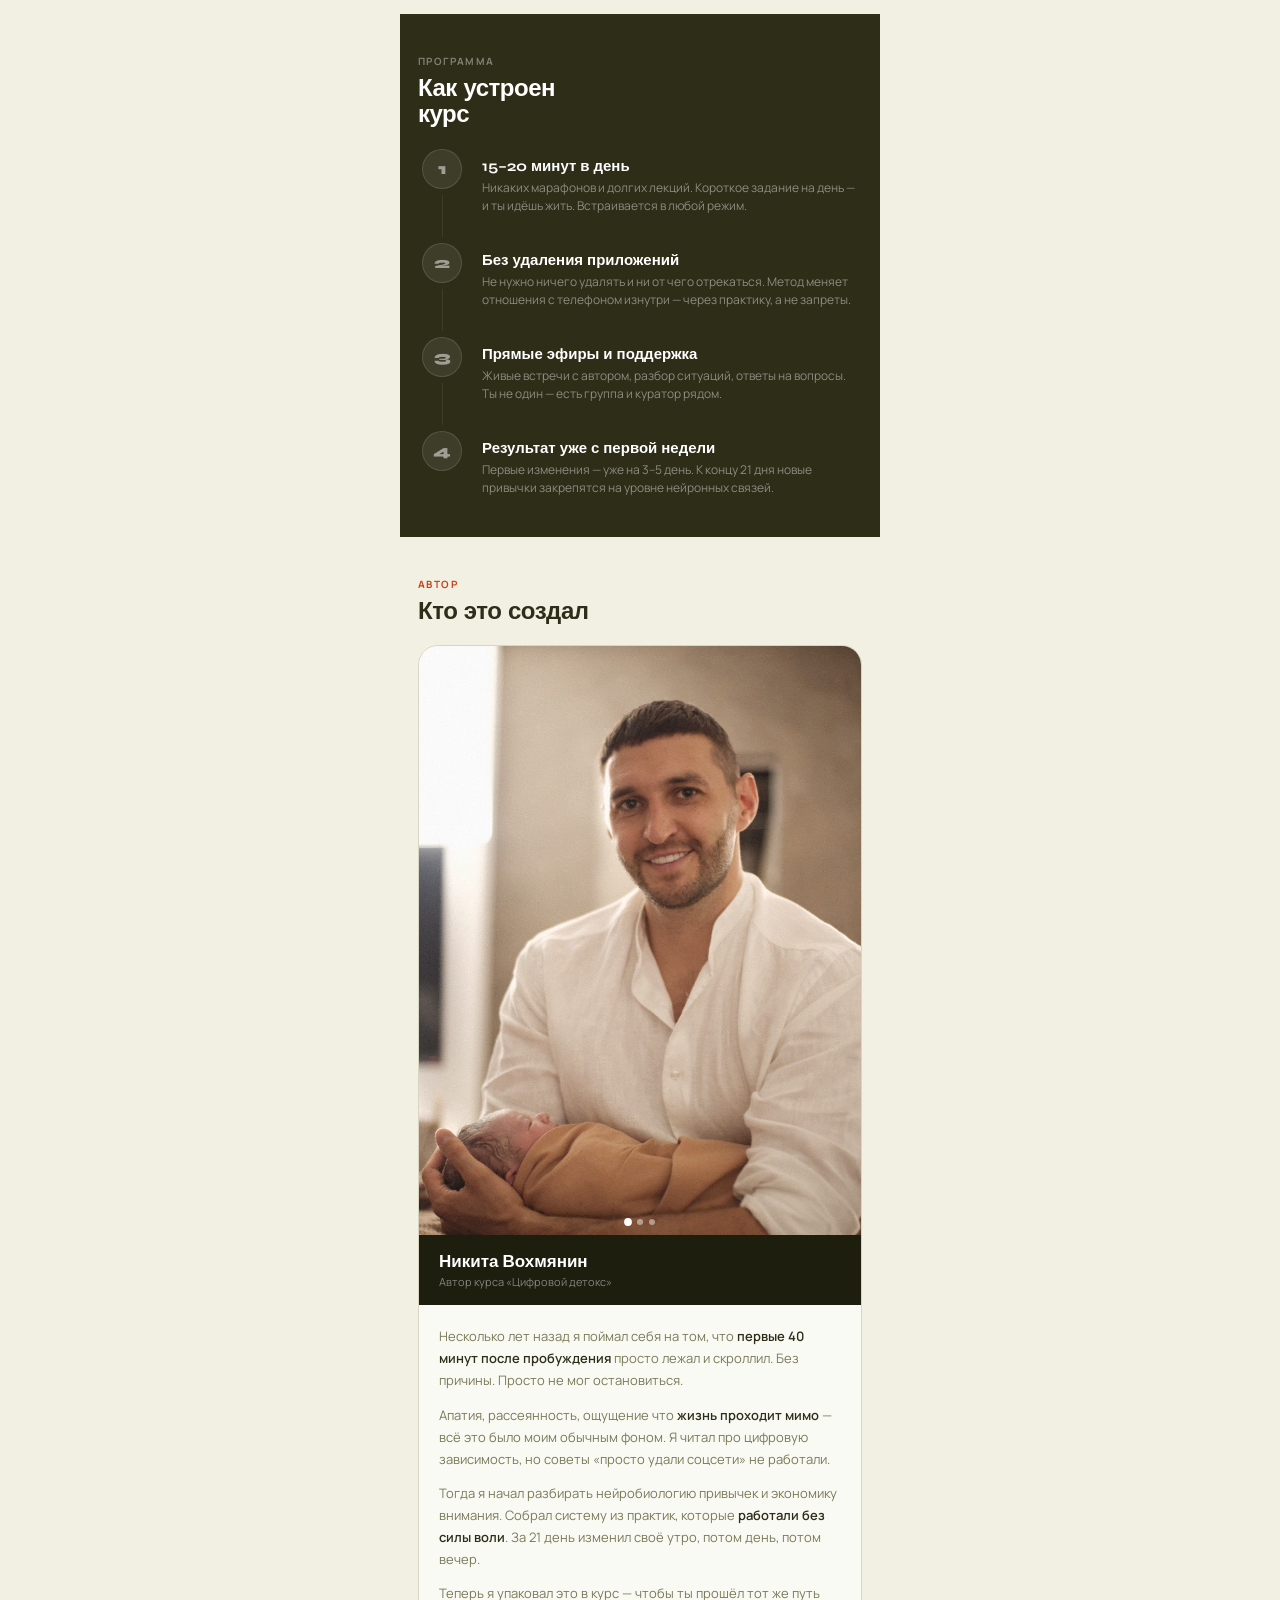
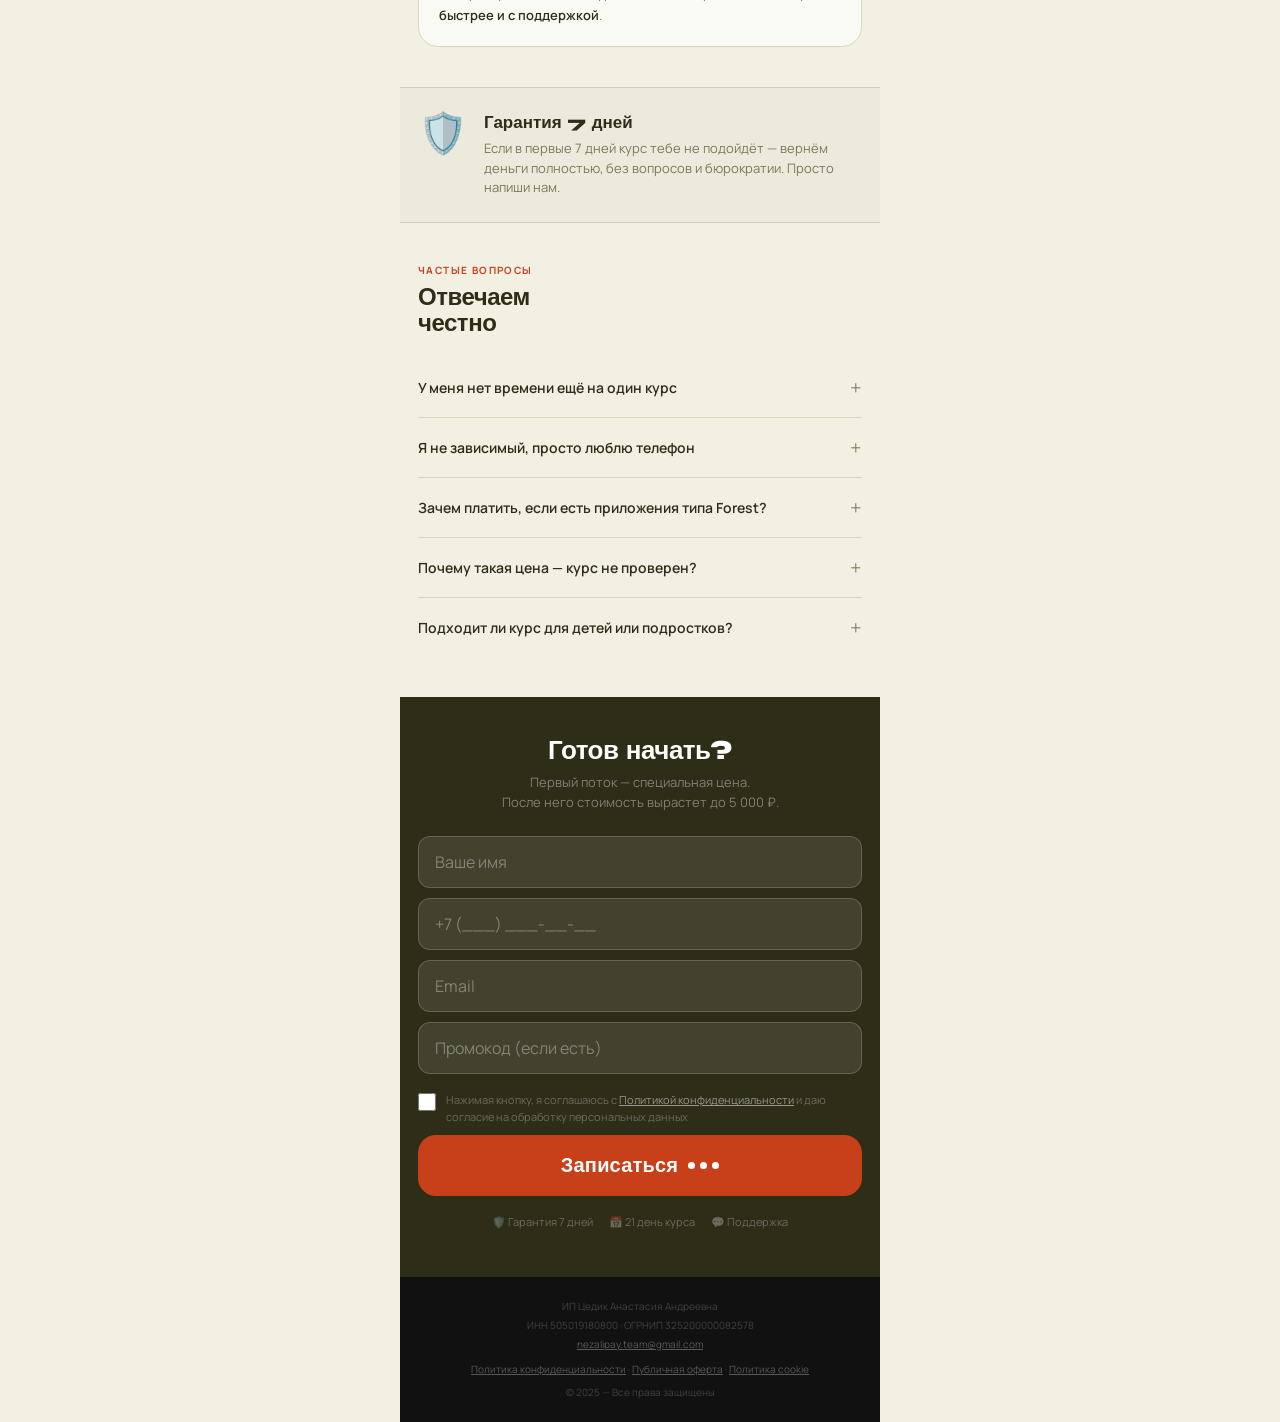
==== commit 637c7389: "fix: make form error message visible + scroll to it on payment failure Co-Authored-By: Claude Sonnet" ====
--- a/index.html
+++ b/index.html
@@ -150,7 +150,7 @@
 .form-consent input[type="checkbox"] { width: 18px; height: 18px; min-width: 18px; padding: 0; border-radius: 4px; margin-top: 1px; accent-color: var(--red); cursor: pointer; }
 .form-consent span { font-size: 11px; color: rgba(255,255,255,.3); line-height: 1.5; }
 .form-consent a { color: rgba(255,255,255,.5); text-decoration: underline; }
-.form-error { font-size: 12px; color: #fca5a5; text-align: center; padding: 4px 0; }
+.form-error { font-size: 14px; color: #ff6b6b; font-weight: 600; text-align: center; padding: 12px 14px; background: rgba(239,68,68,.15); border: 1px solid rgba(239,68,68,.35); border-radius: 12px; margin: 8px 0 4px; line-height: 1.4; }
 .submit-btn { display: flex; align-items: center; justify-content: center; gap: 10px; background: var(--red); color: #fff; padding: 18px 20px; border-radius: 18px; border: none; width: 100%; cursor: pointer; font-family: 'Syne', sans-serif; font-weight: 800; font-size: 20px; letter-spacing: .01em; transition: transform .1s, opacity .1s; margin-top: 6px; }
 .submit-btn:active { transform: scale(.98); opacity: .9; }
 .submit-btn:disabled { opacity: .65; cursor: default; }
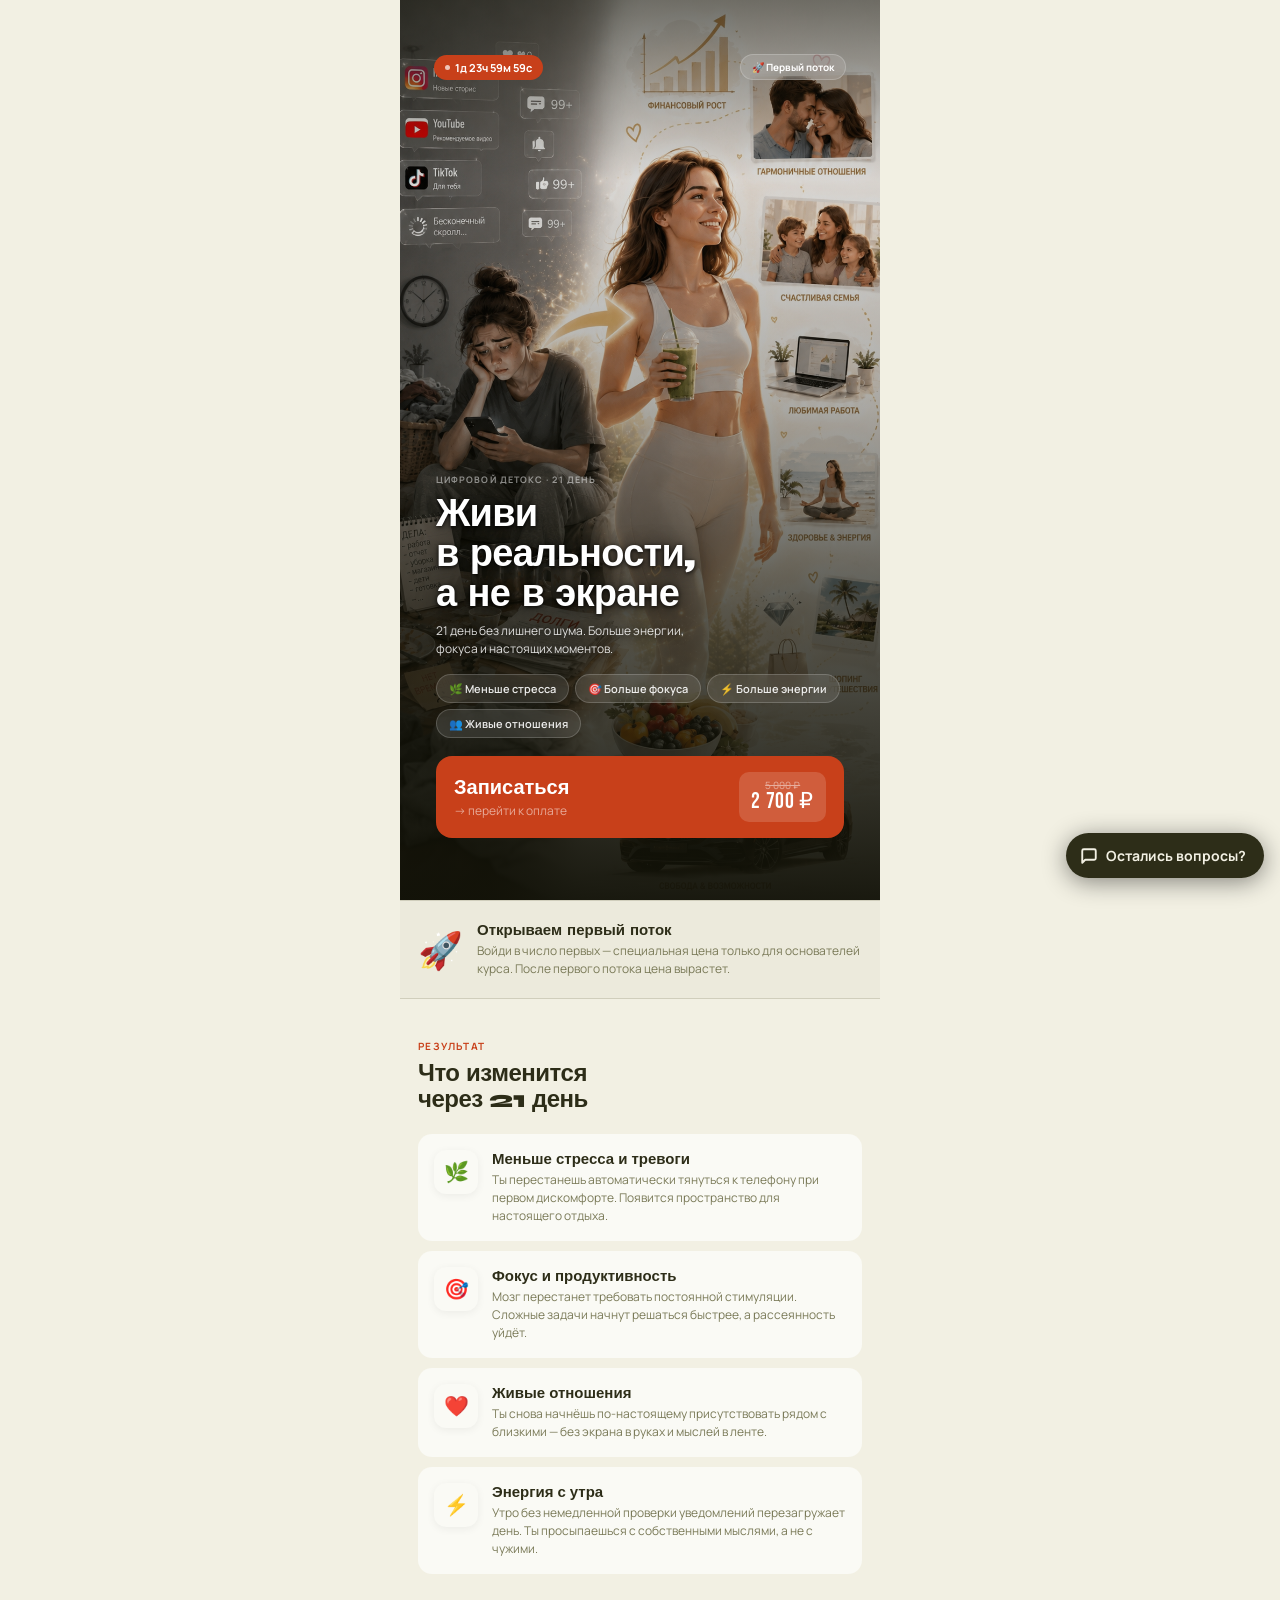
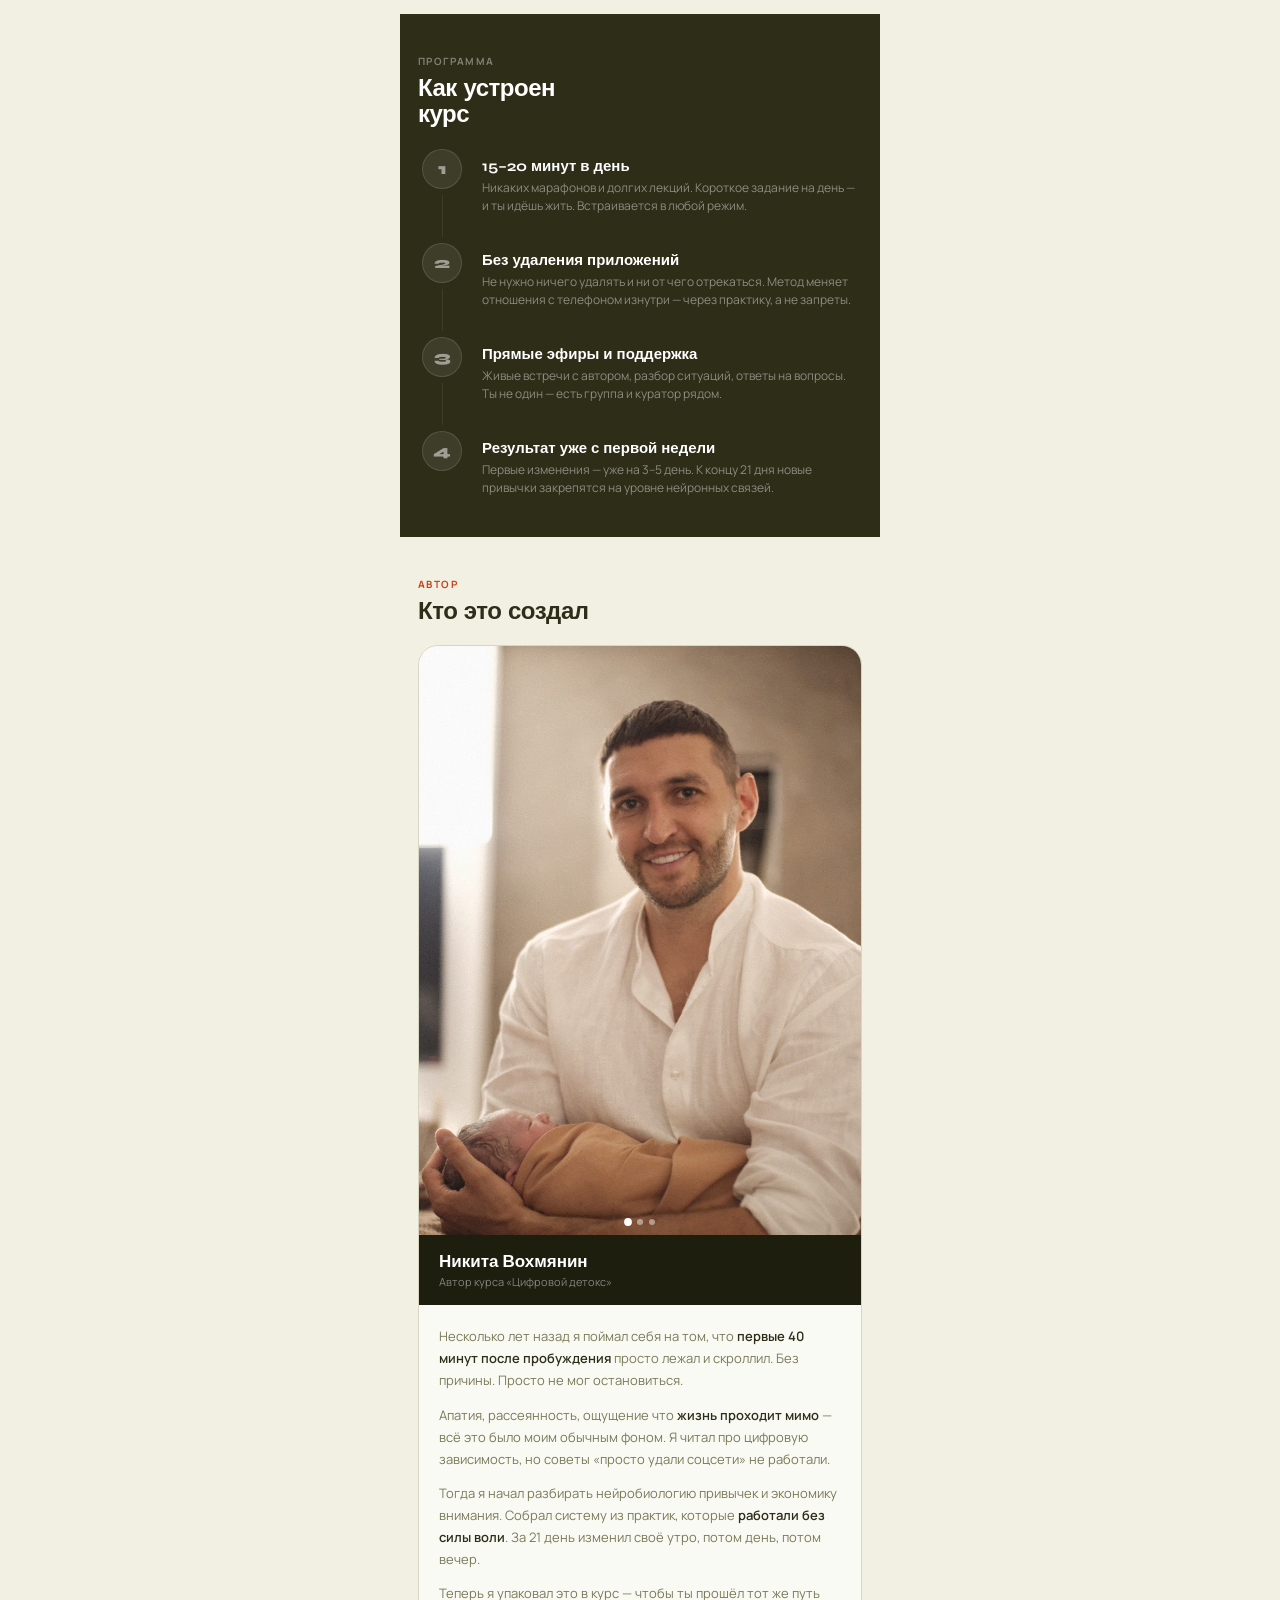
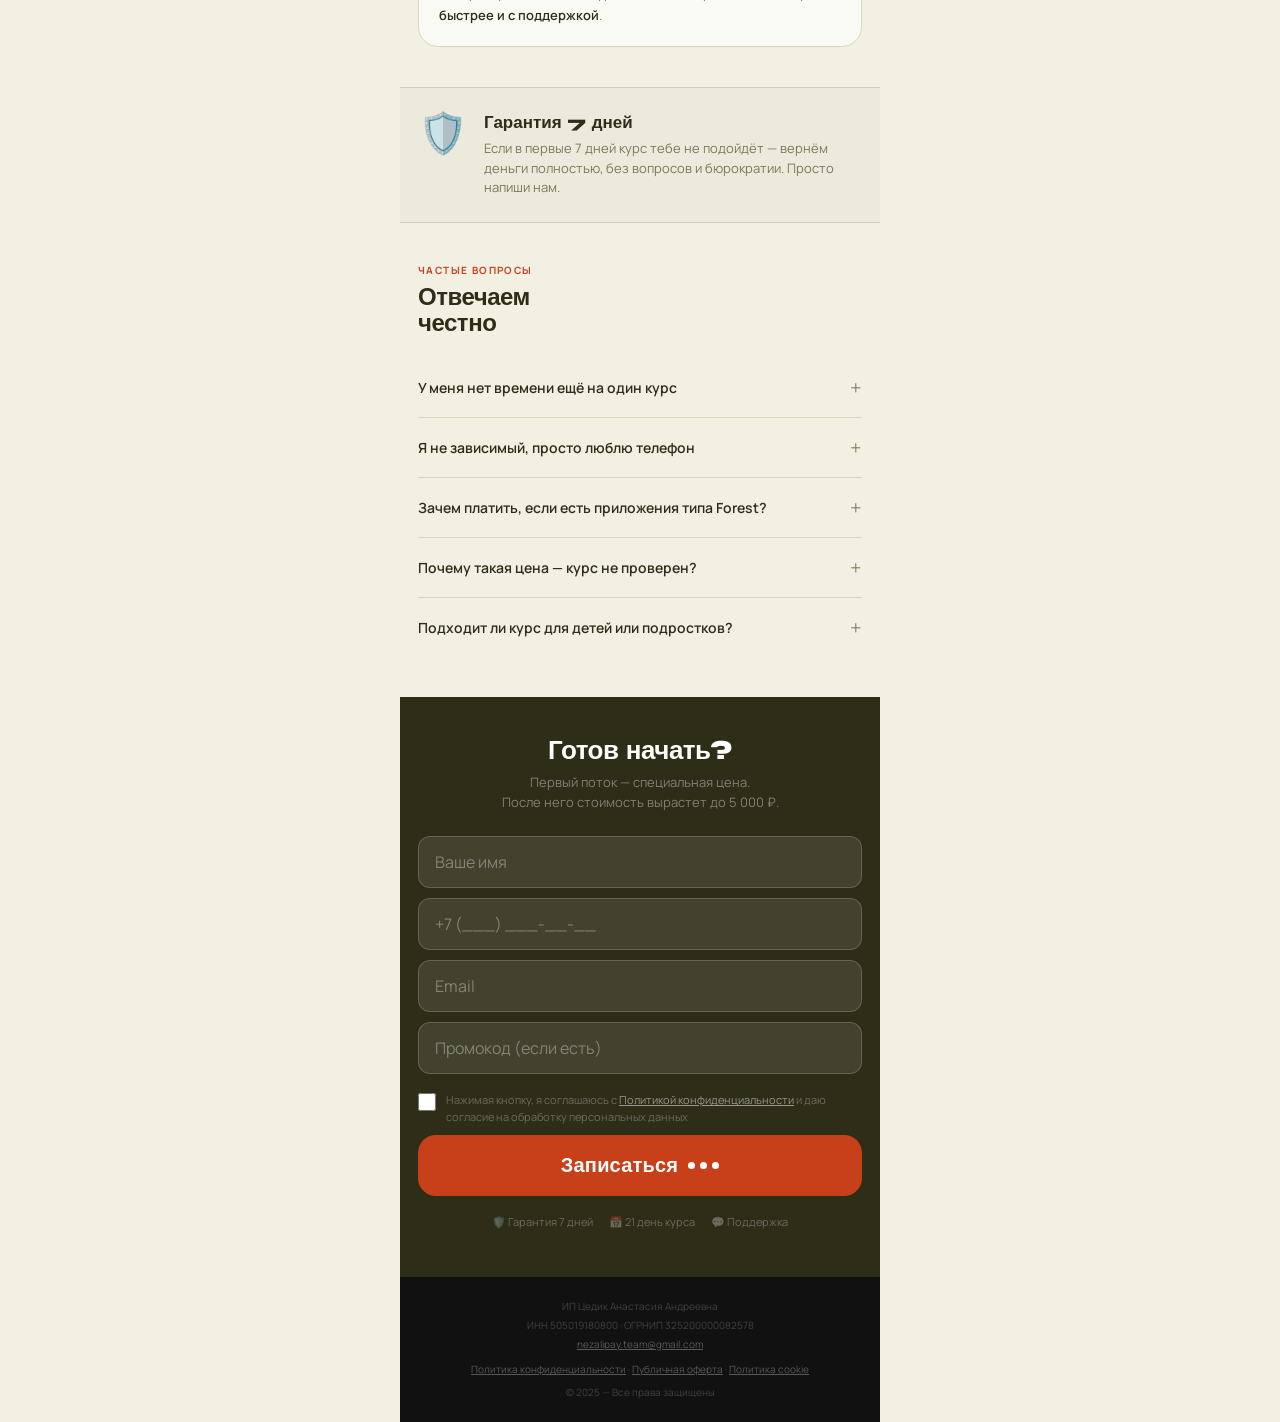
==== commit 254ccbe7: "feat: add floating contact button with animated dropdown (Telegram/WhatsApp/Phone) Co-Authored-By: C" ====
--- a/index.html
+++ b/index.html
@@ -164,6 +164,22 @@
 /* FOOTER */
 footer { background: #111; padding: 20px 18px; font-size: 10px; color: rgba(255,255,255,.2); text-align: center; line-height: 1.9; }
 footer a { color: rgba(255,255,255,.3); text-decoration: underline; }
+/* FAB CONTACT */
+.fab-wrap { position: fixed; bottom: 22px; right: 16px; z-index: 200; display: flex; flex-direction: column; align-items: flex-end; gap: 10px; }
+.fab-btn { position: relative; display: flex; align-items: center; gap: 8px; background: var(--dark); color: var(--cream); border: none; border-radius: 50px; padding: 13px 18px 13px 14px; font-family: 'Manrope', sans-serif; font-weight: 700; font-size: 14px; cursor: pointer; box-shadow: 0 4px 24px rgba(0,0,0,.45); -webkit-tap-highlight-color: transparent; white-space: nowrap; }
+.fab-btn::after { content: ''; position: absolute; inset: -2px; border-radius: 50px; animation: fab-ring 2.8s ease-out infinite; }
+.fab-wrap.open .fab-btn::after { animation: none; }
+@keyframes fab-ring { 0%{box-shadow:0 0 0 0 rgba(200,64,26,.55)} 70%{box-shadow:0 0 0 12px rgba(200,64,26,0)} 100%{box-shadow:0 0 0 0 rgba(200,64,26,0)} }
+.fab-menu { display: flex; flex-direction: column; gap: 9px; align-items: flex-end; }
+.fab-item { display: flex; align-items: center; gap: 9px; padding: 11px 16px; border-radius: 50px; text-decoration: none; font-family: 'Manrope', sans-serif; font-weight: 600; font-size: 14px; color: #fff; box-shadow: 0 3px 14px rgba(0,0,0,.25); opacity: 0; transform: translateY(10px) scale(.94); transition: opacity .22s, transform .22s; pointer-events: none; white-space: nowrap; }
+.fab-tg { background: #2AABEE; }
+.fab-wa { background: #25D366; }
+.fab-phone { background: var(--red); }
+.fab-icon { width: 18px; height: 18px; flex-shrink: 0; }
+.fab-wrap.open .fab-item { opacity: 1; transform: none; pointer-events: auto; }
+.fab-wrap.open .fab-item:nth-child(3) { transition-delay: 0s; }
+.fab-wrap.open .fab-item:nth-child(2) { transition-delay: .06s; }
+.fab-wrap.open .fab-item:nth-child(1) { transition-delay: .12s; }
 </style>
 </head>
 <body>
@@ -316,6 +332,35 @@
   <p style="margin-top:4px">© 2025 — Все права защищены</p>
 </footer>
 
+<!-- FAB CONTACT -->
+<div class="fab-wrap" id="fab-wrap">
+  <div class="fab-menu">
+    <a href="https://t.me/vnik106" class="fab-item fab-tg" target="_blank" rel="noopener">
+      <svg class="fab-icon" viewBox="0 0 24 24" fill="currentColor"><path d="M11.944 0A12 12 0 000 12a12 12 0 0012 12 12 12 0 0012-12A12 12 0 0012 0a12 12 0 00-.056 0zm4.962 7.224c.1-.002.321.023.465.14a.506.506 0 01.171.325c.016.093.036.306.02.472-.18 1.898-.962 6.502-1.36 8.627-.168.9-.499 1.201-.82 1.23-.696.065-1.225-.46-1.9-.902-1.056-.693-1.653-1.124-2.678-1.8-1.185-.78-.417-1.21.258-1.91.177-.184 3.247-2.977 3.307-3.23.007-.032.014-.15-.056-.212s-.174-.041-.249-.024c-.106.024-1.793 1.14-5.061 3.345-.48.33-.913.49-1.302.48-.428-.008-1.252-.241-1.865-.44-.752-.245-1.349-.374-1.297-.789.027-.216.325-.437.893-.663 3.498-1.524 5.83-2.529 6.998-3.014 3.332-1.386 4.025-1.627 4.476-1.635z"/></svg>
+      Telegram
+    </a>
+    <a href="https://wa.me/79898541117" class="fab-item fab-wa" target="_blank" rel="noopener">
+      <svg class="fab-icon" viewBox="0 0 24 24" fill="currentColor"><path d="M17.472 14.382c-.297-.149-1.758-.867-2.03-.967-.273-.099-.471-.148-.67.15-.197.297-.767.966-.94 1.164-.173.199-.347.223-.644.075-.297-.15-1.255-.463-2.39-1.475-.883-.788-1.48-1.761-1.653-2.059-.173-.297-.018-.458.13-.606.134-.133.298-.347.446-.52.149-.174.198-.298.298-.497.099-.198.05-.371-.025-.52-.075-.149-.669-1.612-.916-2.207-.242-.579-.487-.5-.669-.51-.173-.008-.371-.01-.57-.01-.198 0-.52.074-.792.372-.272.297-1.04 1.016-1.04 2.479 0 1.462 1.065 2.875 1.213 3.074.149.198 2.096 3.2 5.077 4.487.709.306 1.262.489 1.694.625.712.227 1.36.195 1.871.118.571-.085 1.758-.719 2.006-1.413.248-.694.248-1.289.173-1.413-.074-.124-.272-.198-.57-.347m-5.421 7.403h-.004a9.87 9.87 0 01-5.031-1.378l-.361-.214-3.741.982.998-3.648-.235-.374a9.86 9.86 0 01-1.51-5.26c.001-5.45 4.436-9.884 9.888-9.884 2.64 0 5.122 1.03 6.988 2.898a9.825 9.825 0 012.893 6.994c-.003 5.45-4.437 9.884-9.885 9.884m8.413-18.297A11.815 11.815 0 0012.05 0C5.495 0 .16 5.335.157 11.892c0 2.096.547 4.142 1.588 5.945L.057 24l6.305-1.654a11.882 11.882 0 005.683 1.448h.005c6.554 0 11.89-5.335 11.893-11.893a11.821 11.821 0 00-3.48-8.413z"/></svg>
+      WhatsApp
+    </a>
+    <a href="tel:+79898541117" class="fab-item fab-phone">
+      <svg class="fab-icon" viewBox="0 0 24 24" fill="none" stroke="currentColor" stroke-width="2.5" stroke-linecap="round" stroke-linejoin="round"><path d="M22 16.92v3a2 2 0 01-2.18 2 19.79 19.79 0 01-8.63-3.07A19.5 19.5 0 013.07 8.81a19.79 19.79 0 01-3.07-8.67A2 2 0 012 0h3a2 2 0 012 1.72 12.84 12.84 0 00.7 2.81 2 2 0 01-.45 2.11L6.09 7.91a16 16 0 006 6l1.27-1.27a2 2 0 012.11-.45 12.84 12.84 0 002.81.7A2 2 0 0122 14v3z"/></svg>
+      Позвонить
+    </a>
+  </div>
+  <button class="fab-btn" id="fab-btn" aria-label="Связаться">
+    <svg width="18" height="18" viewBox="0 0 24 24" fill="none" stroke="currentColor" stroke-width="2.5" stroke-linecap="round" stroke-linejoin="round"><path d="M21 15a2 2 0 01-2 2H7l-4 4V5a2 2 0 012-2h14a2 2 0 012 2z"/></svg>
+    Остались вопросы?
+  </button>
+</div>
+<script>
+(function(){
+  var w=document.getElementById('fab-wrap'),b=document.getElementById('fab-btn');
+  b.addEventListener('click',function(e){e.stopPropagation();w.classList.toggle('open');});
+  document.addEventListener('click',function(){w.classList.remove('open');});
+})();
+</script>
+
 <script src="https://yookassa.ru/checkout-widget/v1/checkout-widget.js"></script>
 <script src="main.js?v=4"></script>
 </body>
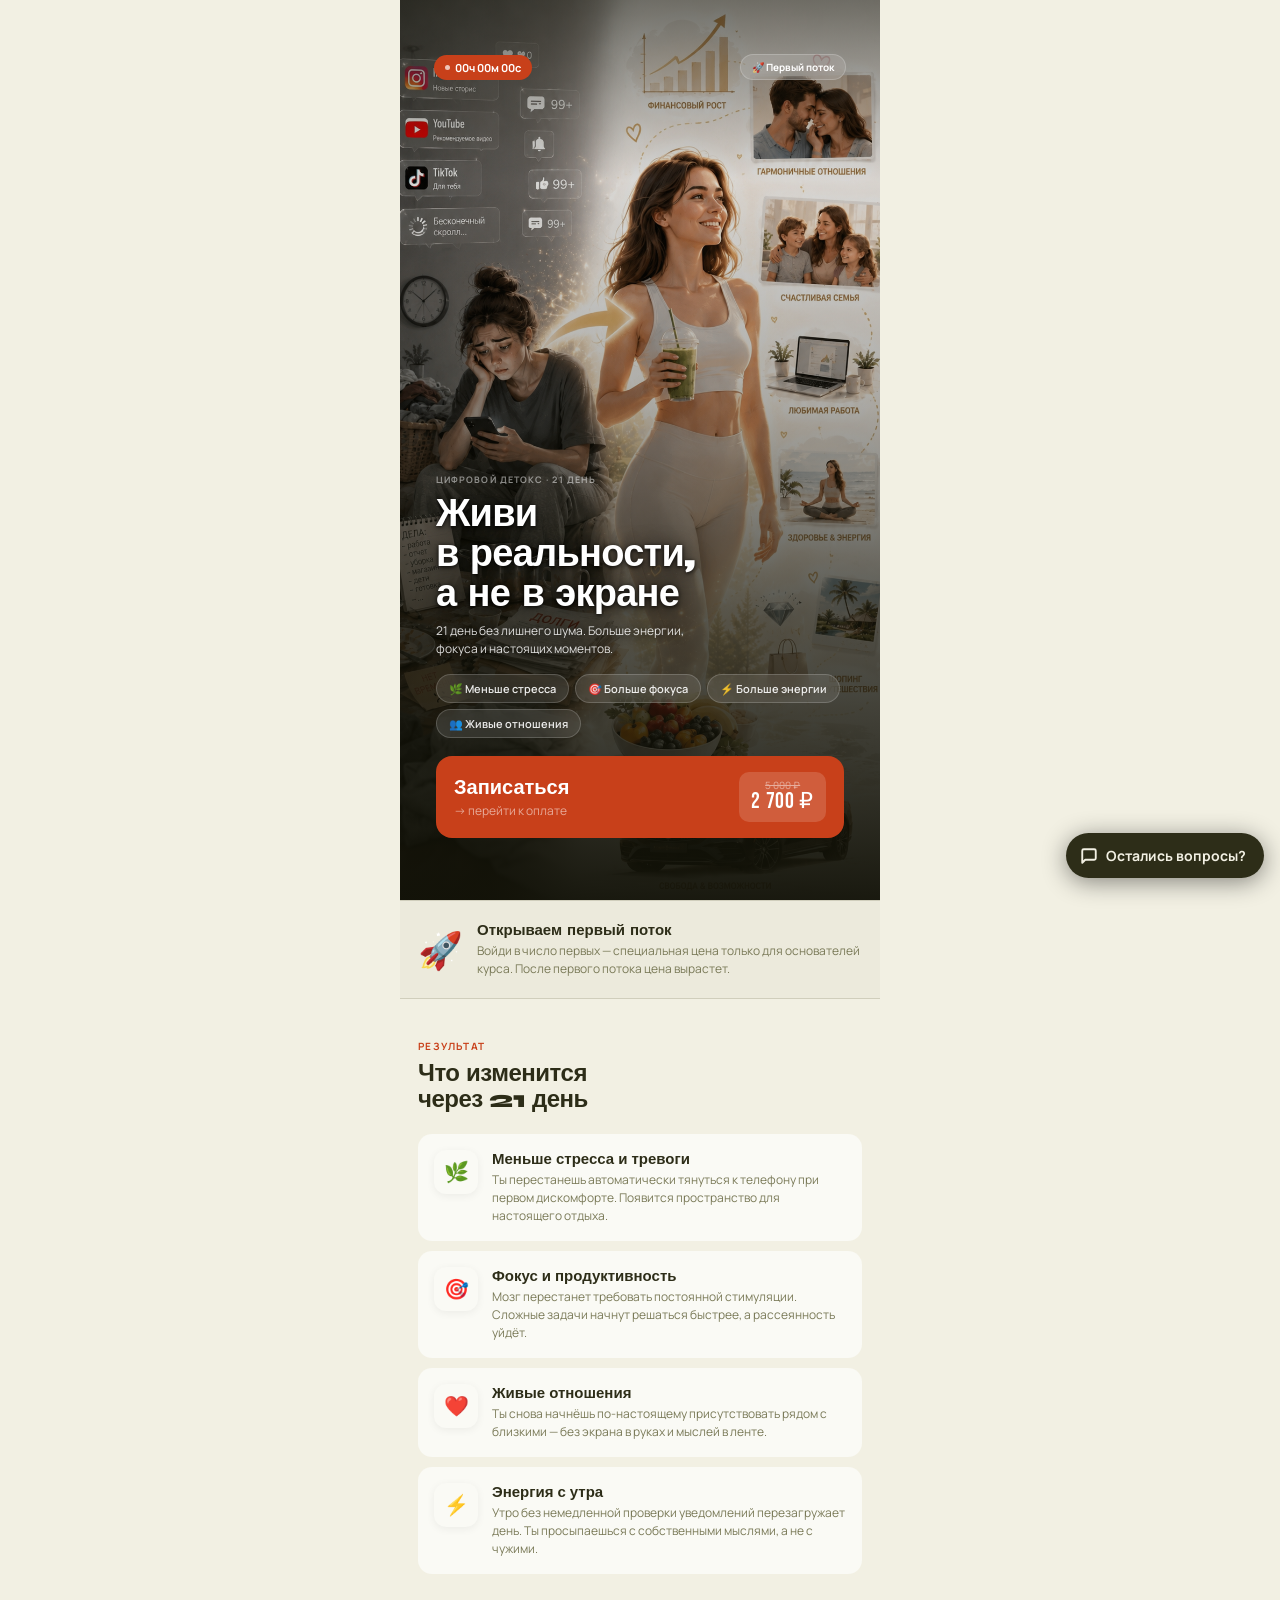
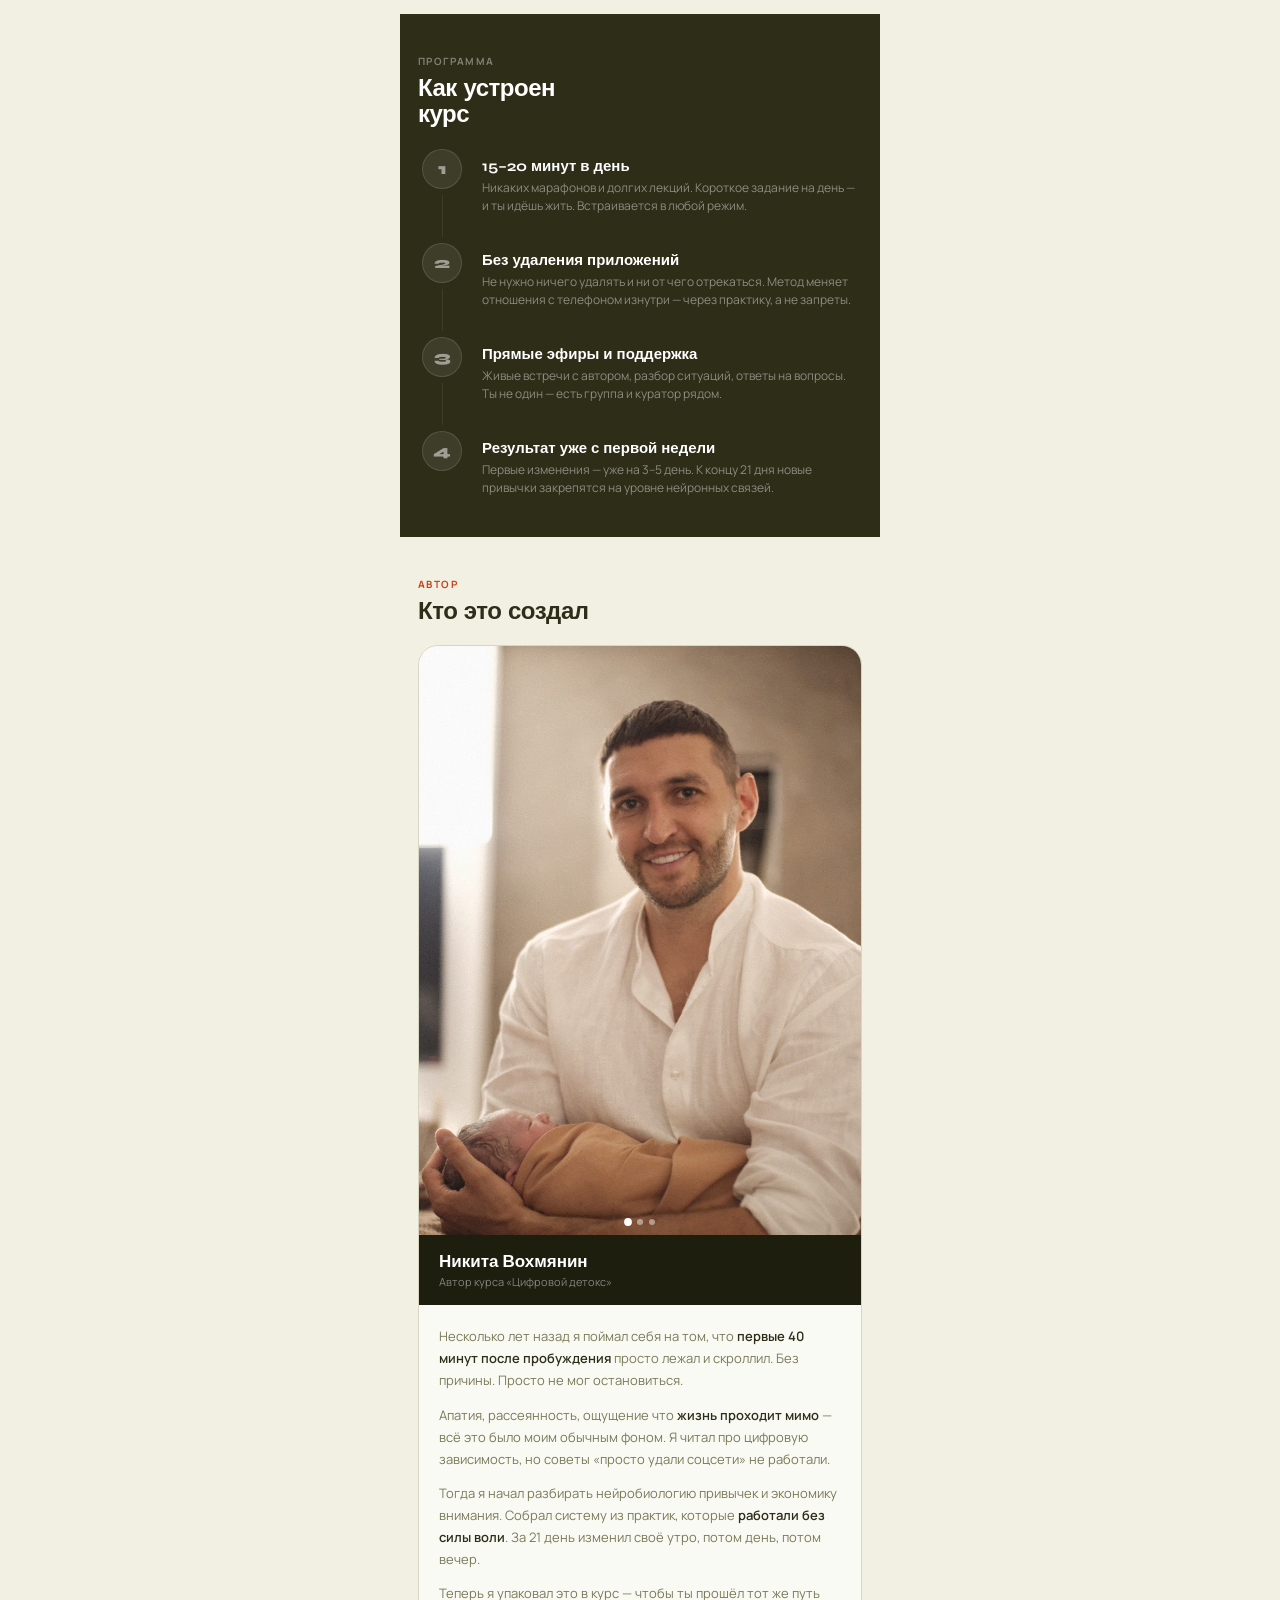
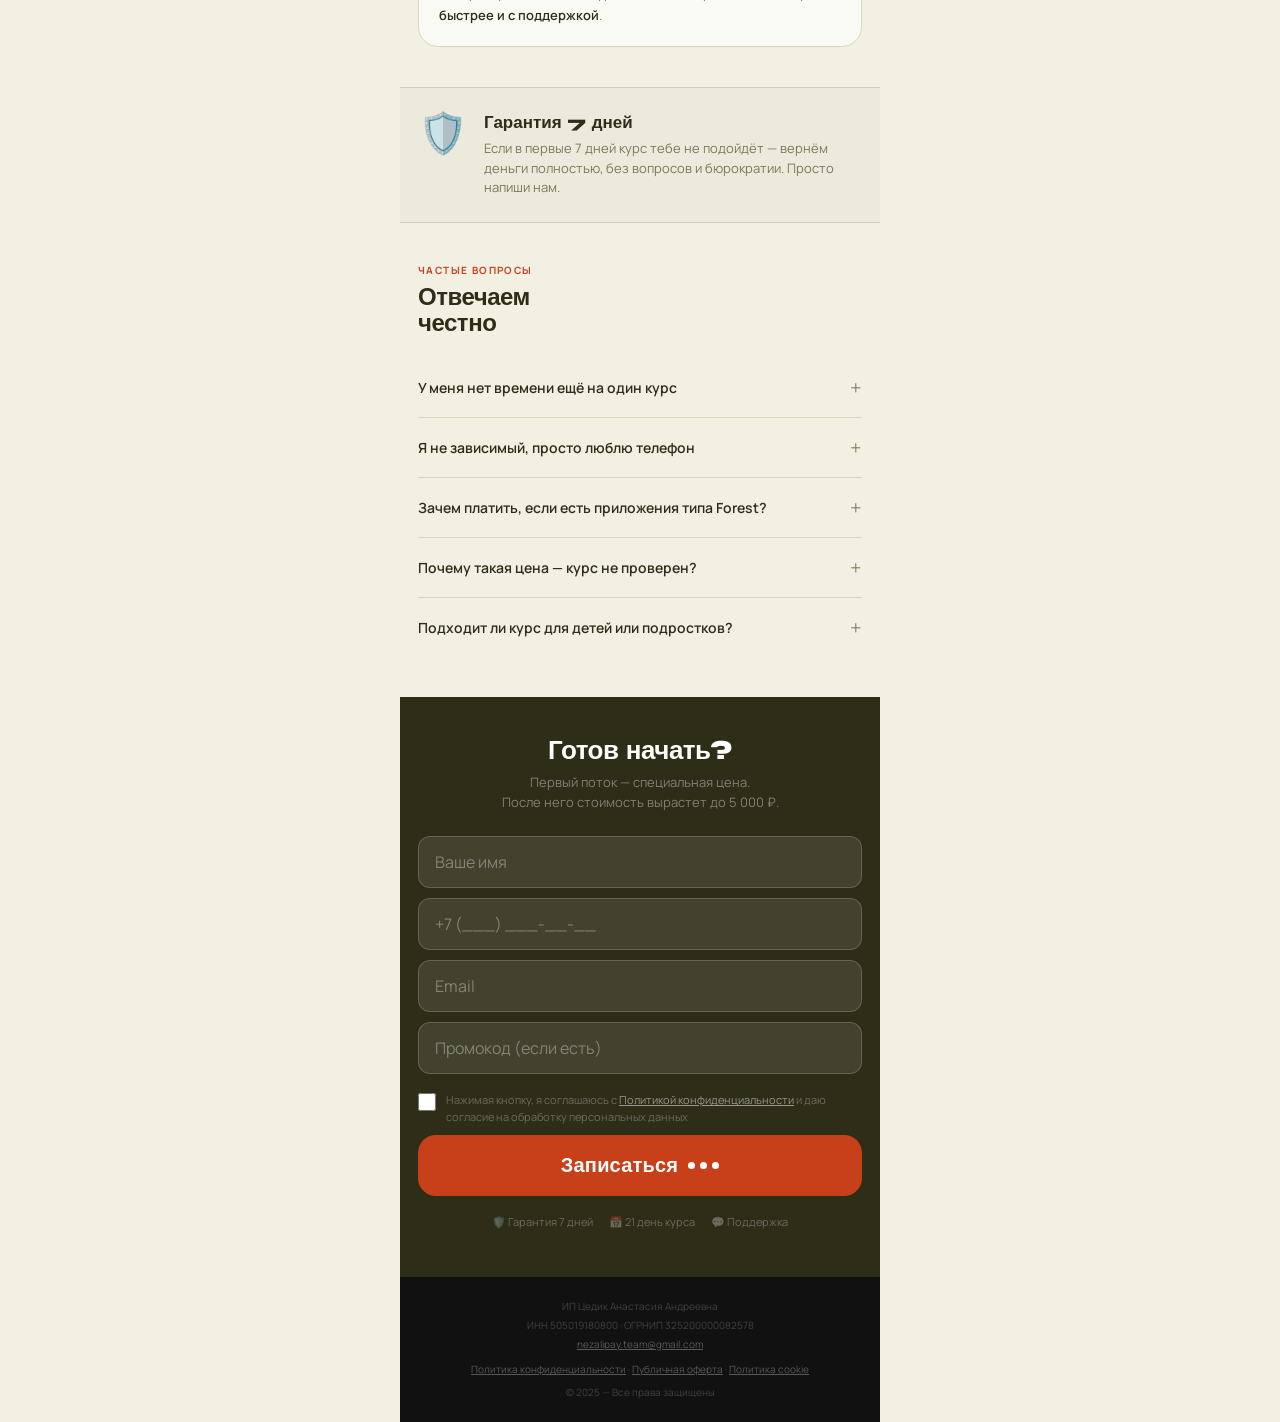
==== commit 2a322c67: "feat: add MAX messenger button to contact FAB Co-Authored-By: Claude Sonnet 4.6 <noreply@anthropic.c" ====
--- a/index.html
+++ b/index.html
@@ -175,11 +175,13 @@
 .fab-tg { background: #2AABEE; }
 .fab-wa { background: #25D366; }
 .fab-phone { background: var(--red); }
+.fab-max { background: #7B2FBE; }
 .fab-icon { width: 18px; height: 18px; flex-shrink: 0; }
 .fab-wrap.open .fab-item { opacity: 1; transform: none; pointer-events: auto; }
-.fab-wrap.open .fab-item:nth-child(3) { transition-delay: 0s; }
-.fab-wrap.open .fab-item:nth-child(2) { transition-delay: .06s; }
-.fab-wrap.open .fab-item:nth-child(1) { transition-delay: .12s; }
+.fab-wrap.open .fab-item:nth-child(4) { transition-delay: 0s; }
+.fab-wrap.open .fab-item:nth-child(3) { transition-delay: .06s; }
+.fab-wrap.open .fab-item:nth-child(2) { transition-delay: .12s; }
+.fab-wrap.open .fab-item:nth-child(1) { transition-delay: .18s; }
 </style>
 </head>
 <body>
@@ -347,6 +349,10 @@
       <svg class="fab-icon" viewBox="0 0 24 24" fill="none" stroke="currentColor" stroke-width="2.5" stroke-linecap="round" stroke-linejoin="round"><path d="M22 16.92v3a2 2 0 01-2.18 2 19.79 19.79 0 01-8.63-3.07A19.5 19.5 0 013.07 8.81a19.79 19.79 0 01-3.07-8.67A2 2 0 012 0h3a2 2 0 012 1.72 12.84 12.84 0 00.7 2.81 2 2 0 01-.45 2.11L6.09 7.91a16 16 0 006 6l1.27-1.27a2 2 0 012.11-.45 12.84 12.84 0 002.81.7A2 2 0 0122 14v3z"/></svg>
       Позвонить
     </a>
+    <a href="https://max.ru/u/f9LHodD0cOLyqNjWEKdHYLxaFzTRxgmuUdNjuRVvnNvHUkOUgeQA0rkMRjI" class="fab-item fab-max" target="_blank" rel="noopener">
+      <svg class="fab-icon" viewBox="0 0 24 24" fill="currentColor"><path d="M12 2C6.48 2 2 6.48 2 12s4.48 10 10 10 10-4.48 10-10S17.52 2 12 2zm-1 14H9V8h2v8zm4 0h-2V8h2v8z"/><path d="M8 8h2v8H8zm6 0h2v8h-2z" opacity="0"/><text x="5.5" y="16.5" font-family="Arial" font-weight="900" font-size="11" fill="white">MAX</text></svg>
+      MAX
+    </a>
   </div>
   <button class="fab-btn" id="fab-btn" aria-label="Связаться">
     <svg width="18" height="18" viewBox="0 0 24 24" fill="none" stroke="currentColor" stroke-width="2.5" stroke-linecap="round" stroke-linejoin="round"><path d="M21 15a2 2 0 01-2 2H7l-4 4V5a2 2 0 012-2h14a2 2 0 012 2z"/></svg>
